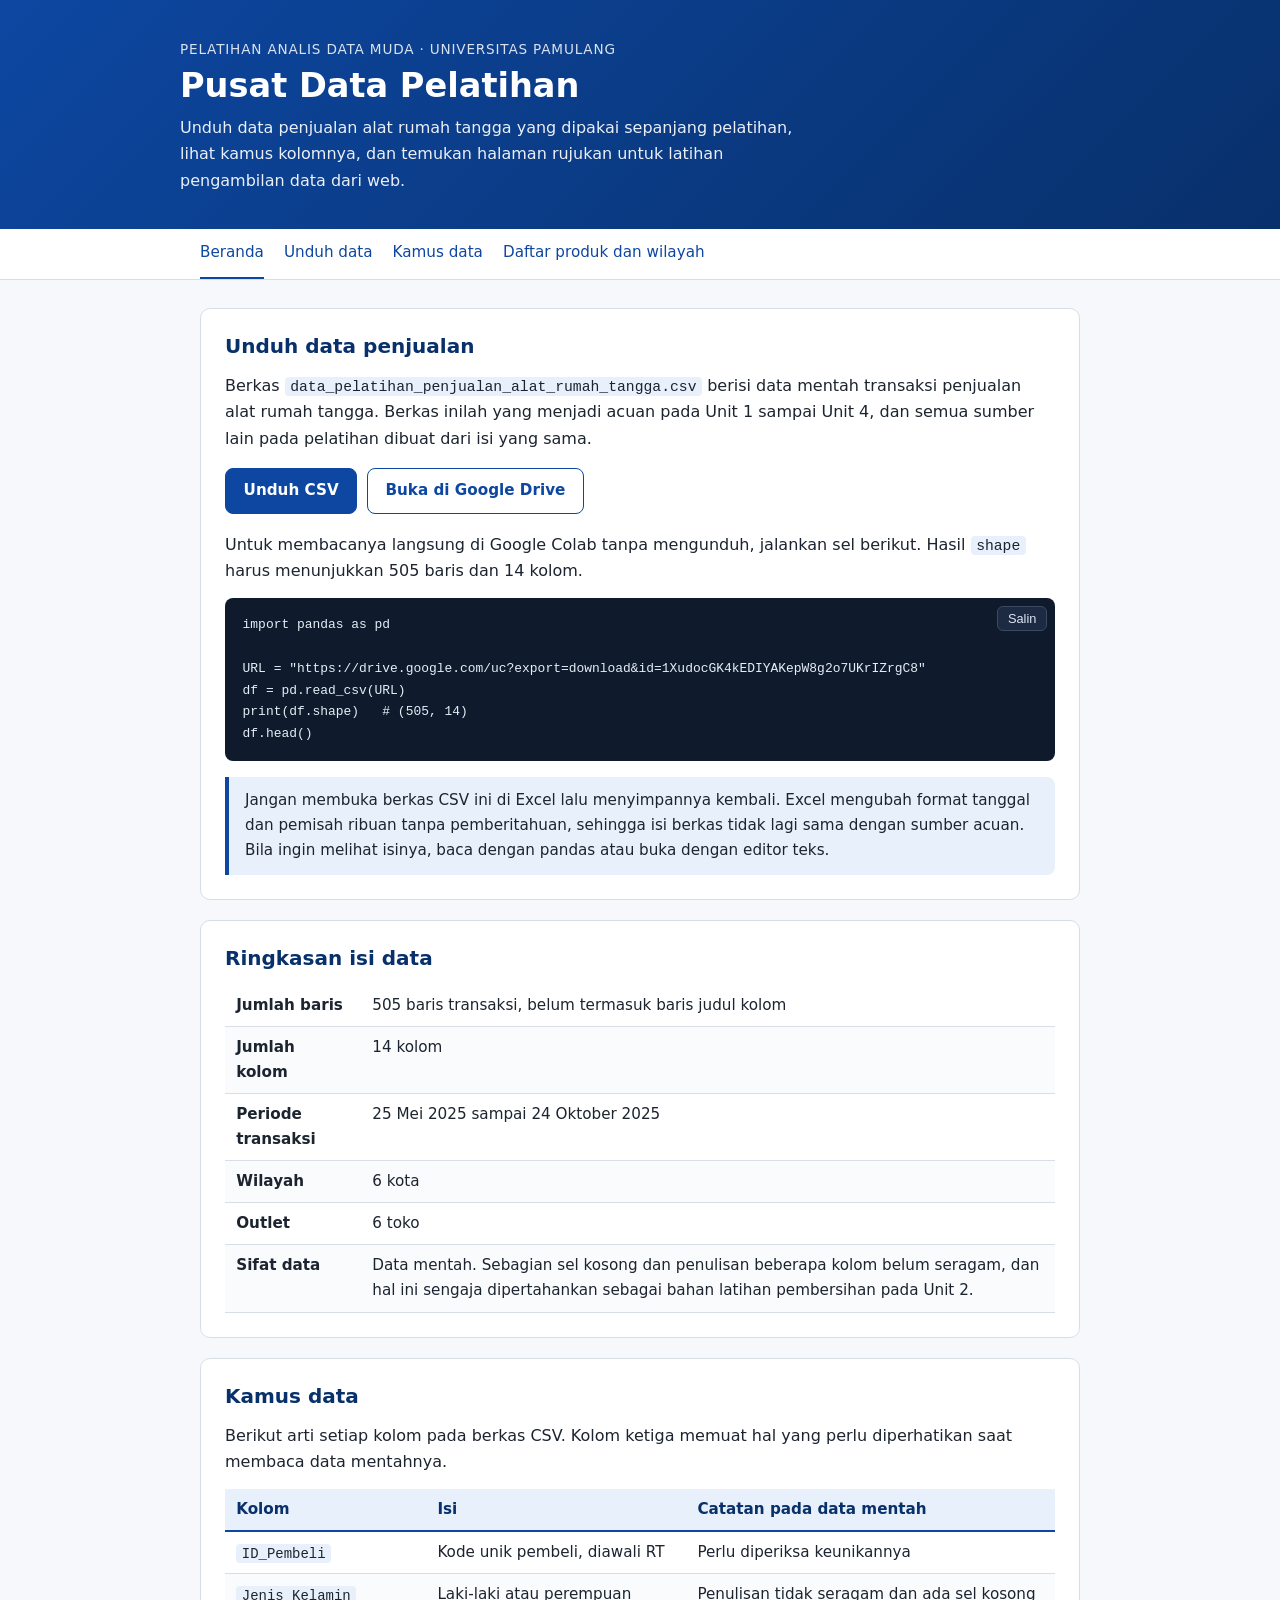
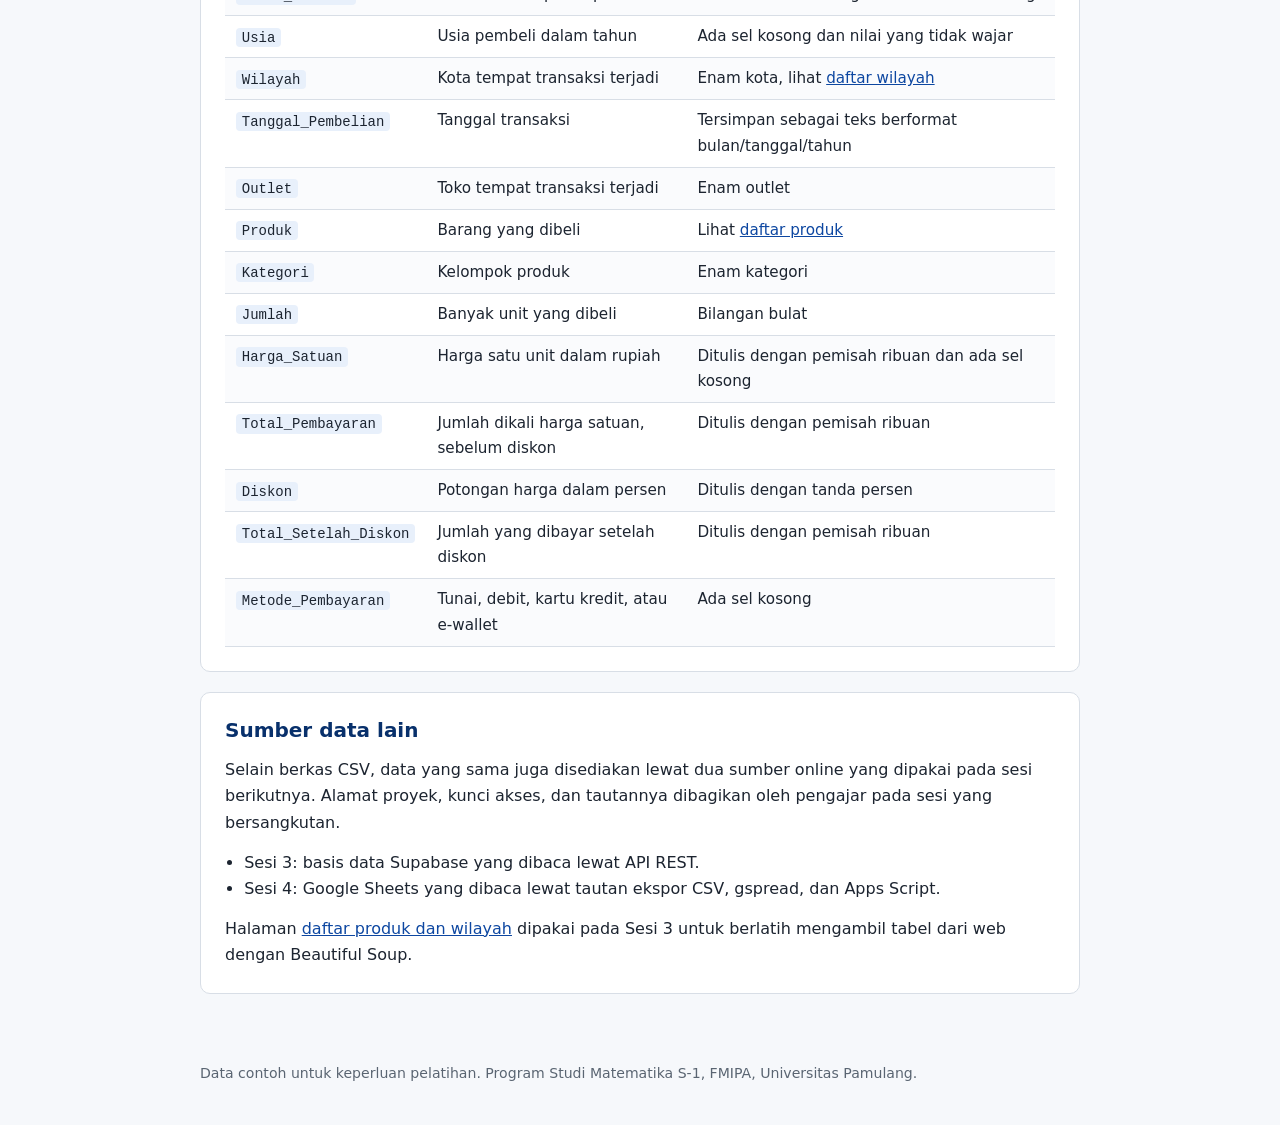
==== index.html @ d487b11e "Situs data pelatihan" ====
<!DOCTYPE html>
<html lang="id">
<head>
  <meta charset="utf-8">
  <meta name="viewport" content="width=device-width, initial-scale=1">
  <title>Pusat Data Pelatihan Analis Data Muda</title>
  <meta name="description" content="Data penjualan alat rumah tangga dan daftar rujukan untuk Pelatihan Analis Data Muda (Associate Data Analyst), Universitas Pamulang.">
  <link rel="stylesheet" href="style.css">
</head>
<body>

<header class="atas">
  <div class="isi">
    <p class="label">Pelatihan Analis Data Muda · Universitas Pamulang</p>
    <h1>Pusat Data Pelatihan</h1>
    <p class="sub">Unduh data penjualan alat rumah tangga yang dipakai sepanjang pelatihan, lihat kamus kolomnya, dan temukan halaman rujukan untuk latihan pengambilan data dari web.</p>
  </div>
</header>

<nav class="menu" aria-label="Menu utama">
  <div class="isi">
    <a href="index.html" aria-current="page">Beranda</a>
    <a href="#unduh">Unduh data</a>
    <a href="#kamus">Kamus data</a>
    <a href="daftar_produk.html">Daftar produk dan wilayah</a>
  </div>
</nav>

<main>

  <section id="unduh">
    <h2>Unduh data penjualan</h2>
    <p>Berkas <code>data_pelatihan_penjualan_alat_rumah_tangga.csv</code> berisi data mentah transaksi penjualan alat rumah tangga. Berkas inilah yang menjadi acuan pada Unit 1 sampai Unit 4, dan semua sumber lain pada pelatihan dibuat dari isi yang sama.</p>

    <div class="baris-tombol">
      <a class="tombol" href="https://drive.google.com/uc?export=download&amp;id=1XudocGK4kEDIYAKepW8g2o7UKrIZrgC8">Unduh CSV</a>
      <a class="tombol sekunder" href="https://drive.google.com/file/d/1XudocGK4kEDIYAKepW8g2o7UKrIZrgC8/view?usp=sharing" target="_blank" rel="noopener">Buka di Google Drive</a>
    </div>

    <p>Untuk membacanya langsung di Google Colab tanpa mengunduh, jalankan sel berikut. Hasil <code>shape</code> harus menunjukkan 505 baris dan 14 kolom.</p>

    <div class="bungkus-kode">
      <button class="salin" type="button" data-target="kode-colab">Salin</button>
<pre id="kode-colab"><code>import pandas as pd

URL = "https://drive.google.com/uc?export=download&amp;id=1XudocGK4kEDIYAKepW8g2o7UKrIZrgC8"
df = pd.read_csv(URL)
print(df.shape)   # (505, 14)
df.head()</code></pre>
    </div>

    <p class="catatan">Jangan membuka berkas CSV ini di Excel lalu menyimpannya kembali. Excel mengubah format tanggal dan pemisah ribuan tanpa pemberitahuan, sehingga isi berkas tidak lagi sama dengan sumber acuan. Bila ingin melihat isinya, baca dengan pandas atau buka dengan editor teks.</p>
  </section>

  <section id="ringkasan">
    <h2>Ringkasan isi data</h2>
    <div class="gulir">
      <table>
        <tbody>
          <tr><th scope="row">Jumlah baris</th><td>505 baris transaksi, belum termasuk baris judul kolom</td></tr>
          <tr><th scope="row">Jumlah kolom</th><td>14 kolom</td></tr>
          <tr><th scope="row">Periode transaksi</th><td>25 Mei 2025 sampai 24 Oktober 2025</td></tr>
          <tr><th scope="row">Wilayah</th><td>6 kota</td></tr>
          <tr><th scope="row">Outlet</th><td>6 toko</td></tr>
          <tr><th scope="row">Sifat data</th><td>Data mentah. Sebagian sel kosong dan penulisan beberapa kolom belum seragam, dan hal ini sengaja dipertahankan sebagai bahan latihan pembersihan pada Unit 2.</td></tr>
        </tbody>
      </table>
    </div>
  </section>

  <section id="kamus">
    <h2>Kamus data</h2>
    <p>Berikut arti setiap kolom pada berkas CSV. Kolom ketiga memuat hal yang perlu diperhatikan saat membaca data mentahnya.</p>
    <div class="gulir">
      <table>
        <thead>
          <tr><th>Kolom</th><th>Isi</th><th>Catatan pada data mentah</th></tr>
        </thead>
        <tbody>
          <tr><td><code>ID_Pembeli</code></td><td>Kode unik pembeli, diawali RT</td><td>Perlu diperiksa keunikannya</td></tr>
          <tr><td><code>Jenis_Kelamin</code></td><td>Laki-laki atau perempuan</td><td>Penulisan tidak seragam dan ada sel kosong</td></tr>
          <tr><td><code>Usia</code></td><td>Usia pembeli dalam tahun</td><td>Ada sel kosong dan nilai yang tidak wajar</td></tr>
          <tr><td><code>Wilayah</code></td><td>Kota tempat transaksi terjadi</td><td>Enam kota, lihat <a href="daftar_produk.html#wilayah">daftar wilayah</a></td></tr>
          <tr><td><code>Tanggal_Pembelian</code></td><td>Tanggal transaksi</td><td>Tersimpan sebagai teks berformat bulan/tanggal/tahun</td></tr>
          <tr><td><code>Outlet</code></td><td>Toko tempat transaksi terjadi</td><td>Enam outlet</td></tr>
          <tr><td><code>Produk</code></td><td>Barang yang dibeli</td><td>Lihat <a href="daftar_produk.html#produk">daftar produk</a></td></tr>
          <tr><td><code>Kategori</code></td><td>Kelompok produk</td><td>Enam kategori</td></tr>
          <tr><td><code>Jumlah</code></td><td>Banyak unit yang dibeli</td><td>Bilangan bulat</td></tr>
          <tr><td><code>Harga_Satuan</code></td><td>Harga satu unit dalam rupiah</td><td>Ditulis dengan pemisah ribuan dan ada sel kosong</td></tr>
          <tr><td><code>Total_Pembayaran</code></td><td>Jumlah dikali harga satuan, sebelum diskon</td><td>Ditulis dengan pemisah ribuan</td></tr>
          <tr><td><code>Diskon</code></td><td>Potongan harga dalam persen</td><td>Ditulis dengan tanda persen</td></tr>
          <tr><td><code>Total_Setelah_Diskon</code></td><td>Jumlah yang dibayar setelah diskon</td><td>Ditulis dengan pemisah ribuan</td></tr>
          <tr><td><code>Metode_Pembayaran</code></td><td>Tunai, debit, kartu kredit, atau e-wallet</td><td>Ada sel kosong</td></tr>
        </tbody>
      </table>
    </div>
  </section>

  <section id="sumber-lain">
    <h2>Sumber data lain</h2>
    <p>Selain berkas CSV, data yang sama juga disediakan lewat dua sumber online yang dipakai pada sesi berikutnya. Alamat proyek, kunci akses, dan tautannya dibagikan oleh pengajar pada sesi yang bersangkutan.</p>
    <ul class="rapat">
      <li>Sesi 3: basis data Supabase yang dibaca lewat API REST.</li>
      <li>Sesi 4: Google Sheets yang dibaca lewat tautan ekspor CSV, gspread, dan Apps Script.</li>
    </ul>
    <p style="margin-top:.85rem">Halaman <a href="daftar_produk.html">daftar produk dan wilayah</a> dipakai pada Sesi 3 untuk berlatih mengambil tabel dari web dengan Beautiful Soup.</p>
  </section>

</main>

<footer>
  <p>Data contoh untuk keperluan pelatihan. Program Studi Matematika S-1, FMIPA, Universitas Pamulang.</p>
</footer>

<script>
  document.querySelectorAll(".salin").forEach(function (tombol) {
    tombol.addEventListener("click", function () {
      var sumber = document.getElementById(tombol.dataset.target);
      if (!sumber || !navigator.clipboard) return;
      navigator.clipboard.writeText(sumber.innerText).then(function () {
        tombol.textContent = "Tersalin";
        setTimeout(function () { tombol.textContent = "Salin"; }, 1600);
      });
    });
  });
</script>

</body>
</html>
---- style.css ----
:root {
  --biru: #0d47a1;
  --biru-tua: #08306b;
  --biru-muda: #e8f0fb;
  --teks: #1c2430;
  --redup: #5a6572;
  --garis: #d8dee6;
  --latar: #f6f8fb;
  --kode: #0f1b2d;
}

* { box-sizing: border-box; }

html { scroll-behavior: smooth; }

body {
  margin: 0;
  font-family: system-ui, -apple-system, "Segoe UI", Roboto, "Helvetica Neue", Arial, sans-serif;
  line-height: 1.65;
  color: var(--teks);
  background: var(--latar);
}

header.atas {
  background: linear-gradient(135deg, var(--biru) 0%, var(--biru-tua) 100%);
  color: #fff;
  padding: 2.4rem 1.25rem 2.2rem;
}

header.atas .isi {
  max-width: 920px;
  margin: 0 auto;
}

header.atas .label {
  margin: 0 0 .35rem;
  font-size: .85rem;
  letter-spacing: .06em;
  text-transform: uppercase;
  opacity: .85;
}

header.atas h1 {
  margin: 0 0 .5rem;
  font-size: clamp(1.5rem, 4vw, 2.1rem);
  line-height: 1.2;
}

header.atas p.sub {
  margin: 0;
  max-width: 62ch;
  opacity: .92;
}

nav.menu {
  background: #fff;
  border-bottom: 1px solid var(--garis);
}

nav.menu .isi {
  max-width: 920px;
  margin: 0 auto;
  padding: 0 1.25rem;
  display: flex;
  flex-wrap: wrap;
  gap: .25rem 1.25rem;
}

nav.menu a {
  display: inline-block;
  padding: .7rem 0;
  color: var(--biru);
  text-decoration: none;
  font-size: .95rem;
  border-bottom: 2px solid transparent;
}

nav.menu a:hover,
nav.menu a[aria-current="page"] {
  border-bottom-color: var(--biru);
}

main {
  max-width: 920px;
  margin: 0 auto;
  padding: 1.75rem 1.25rem 3rem;
}

section {
  background: #fff;
  border: 1px solid var(--garis);
  border-radius: 10px;
  padding: 1.35rem 1.5rem 1.5rem;
  margin: 0 0 1.25rem;
}

section h2 {
  margin: 0 0 .6rem;
  font-size: 1.25rem;
  color: var(--biru-tua);
}

p { margin: 0 0 .85rem; }
p:last-child { margin-bottom: 0; }

a { color: var(--biru); }

.tombol {
  display: inline-block;
  padding: .6rem 1.1rem;
  border-radius: 8px;
  border: 1px solid var(--biru);
  background: var(--biru);
  color: #fff;
  font-weight: 600;
  text-decoration: none;
  cursor: pointer;
  font-size: .95rem;
}

.tombol:hover { background: var(--biru-tua); }

.tombol.sekunder {
  background: #fff;
  color: var(--biru);
}

.tombol.sekunder:hover { background: var(--biru-muda); }

.baris-tombol {
  display: flex;
  flex-wrap: wrap;
  gap: .6rem;
  margin: 1rem 0 1.1rem;
}

.catatan {
  border-left: 4px solid var(--biru);
  background: var(--biru-muda);
  padding: .7rem 1rem;
  border-radius: 0 8px 8px 0;
  font-size: .95rem;
}

.bungkus-kode { position: relative; margin: .5rem 0 1rem; }

pre {
  margin: 0;
  padding: 1rem 1.1rem;
  background: var(--kode);
  color: #e6edf6;
  border-radius: 8px;
  overflow-x: auto;
  font-size: .88rem;
  line-height: 1.55;
}

code {
  font-family: ui-monospace, "Cascadia Mono", Consolas, Menlo, monospace;
  font-size: .92em;
}

p code, td code {
  background: var(--biru-muda);
  padding: .1rem .35rem;
  border-radius: 4px;
  overflow-wrap: anywhere;
}

td:first-child code {
  white-space: nowrap;
  overflow-wrap: normal;
}

.salin {
  position: absolute;
  top: .5rem;
  right: .5rem;
  padding: .25rem .6rem;
  font-size: .8rem;
  border-radius: 6px;
  border: 1px solid #3b4a63;
  background: #1c2a42;
  color: #dbe6f5;
  cursor: pointer;
}

.salin:hover { background: #26395a; }

.gulir { overflow-x: auto; }

table {
  width: 100%;
  border-collapse: collapse;
  font-size: .95rem;
}

caption {
  text-align: left;
  color: var(--redup);
  font-size: .9rem;
  padding-bottom: .5rem;
}

th, td {
  text-align: left;
  padding: .5rem .7rem;
  border-bottom: 1px solid var(--garis);
  vertical-align: top;
}

thead th {
  background: var(--biru-muda);
  color: var(--biru-tua);
  border-bottom: 2px solid var(--biru);
  white-space: nowrap;
}

tbody tr:nth-child(even) { background: #fafbfd; }

td.angka, th.angka { text-align: right; white-space: nowrap; }

ul.rapat { margin: .25rem 0 0; padding-left: 1.2rem; }

footer {
  max-width: 920px;
  margin: 0 auto;
  padding: 0 1.25rem 2.5rem;
  color: var(--redup);
  font-size: .88rem;
}

@media (max-width: 560px) {
  section { padding: 1.1rem 1rem 1.2rem; }
  .tombol { width: 100%; text-align: center; }
}
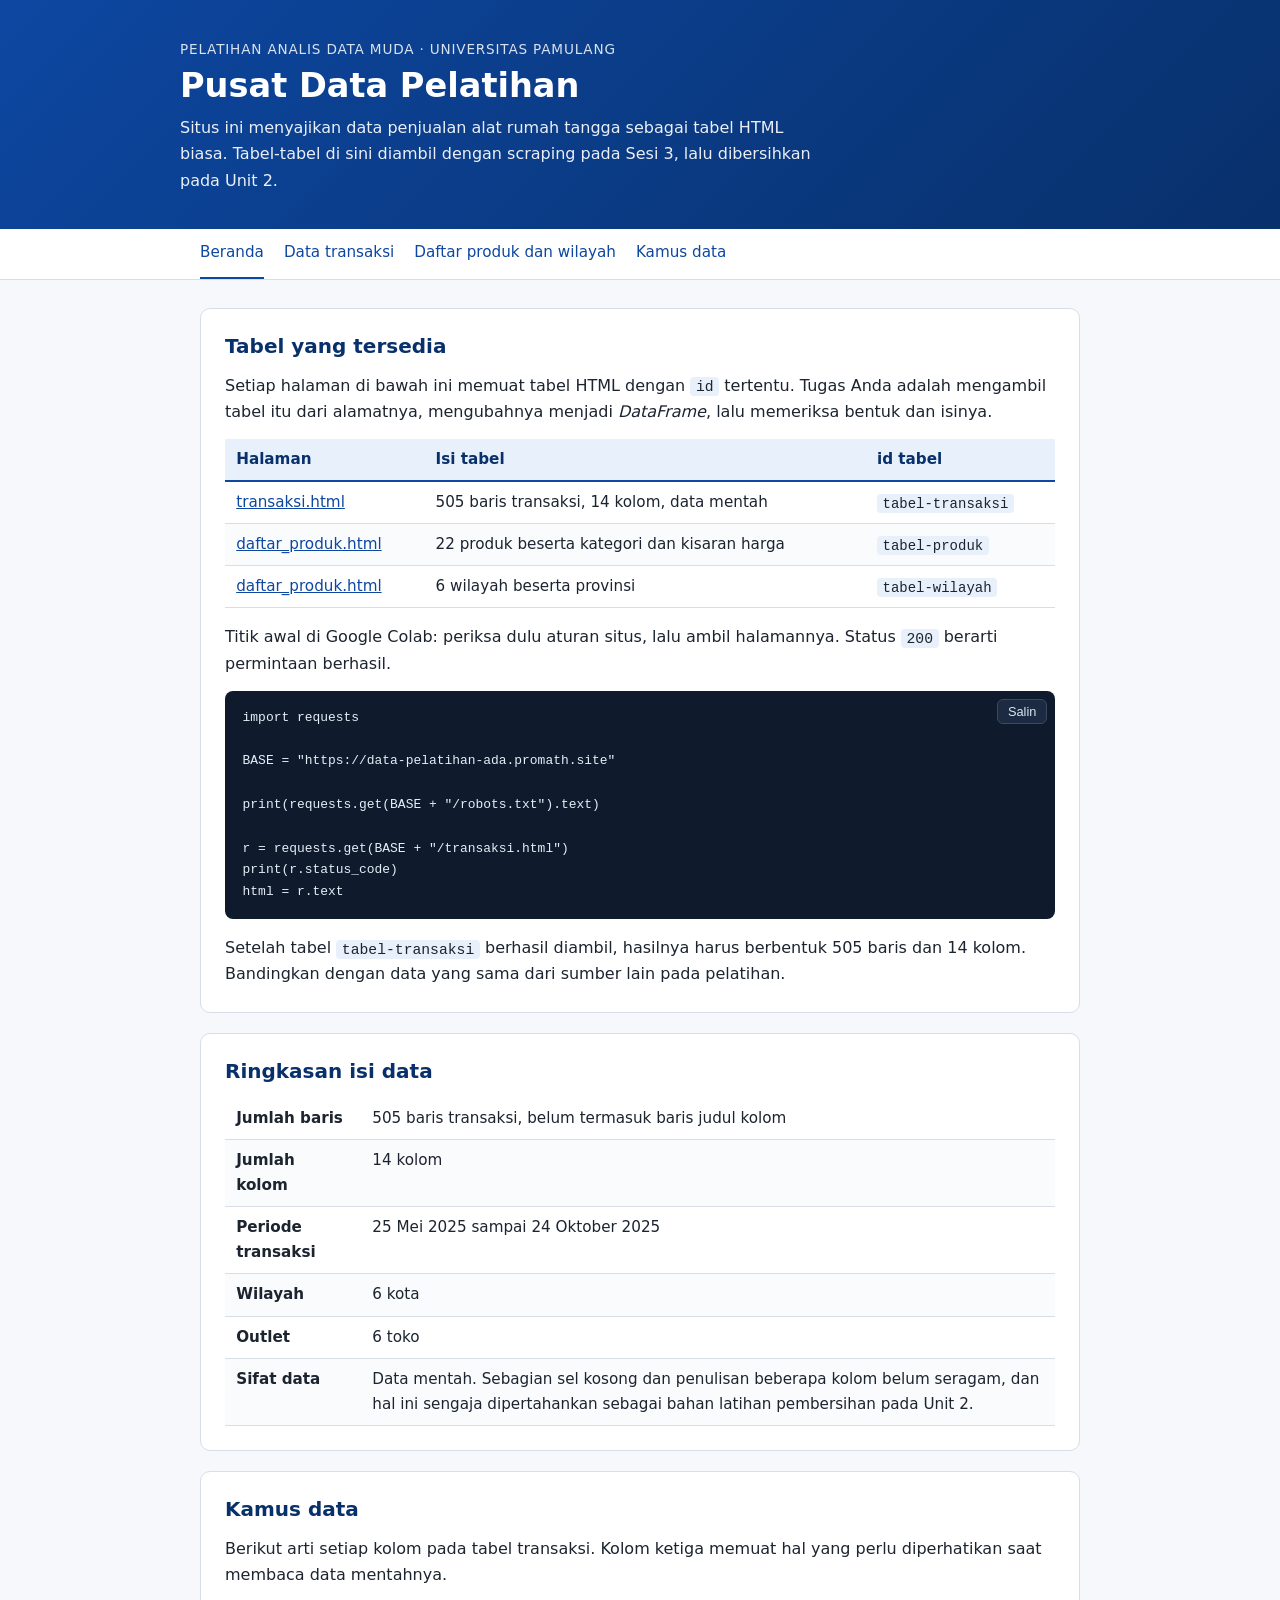
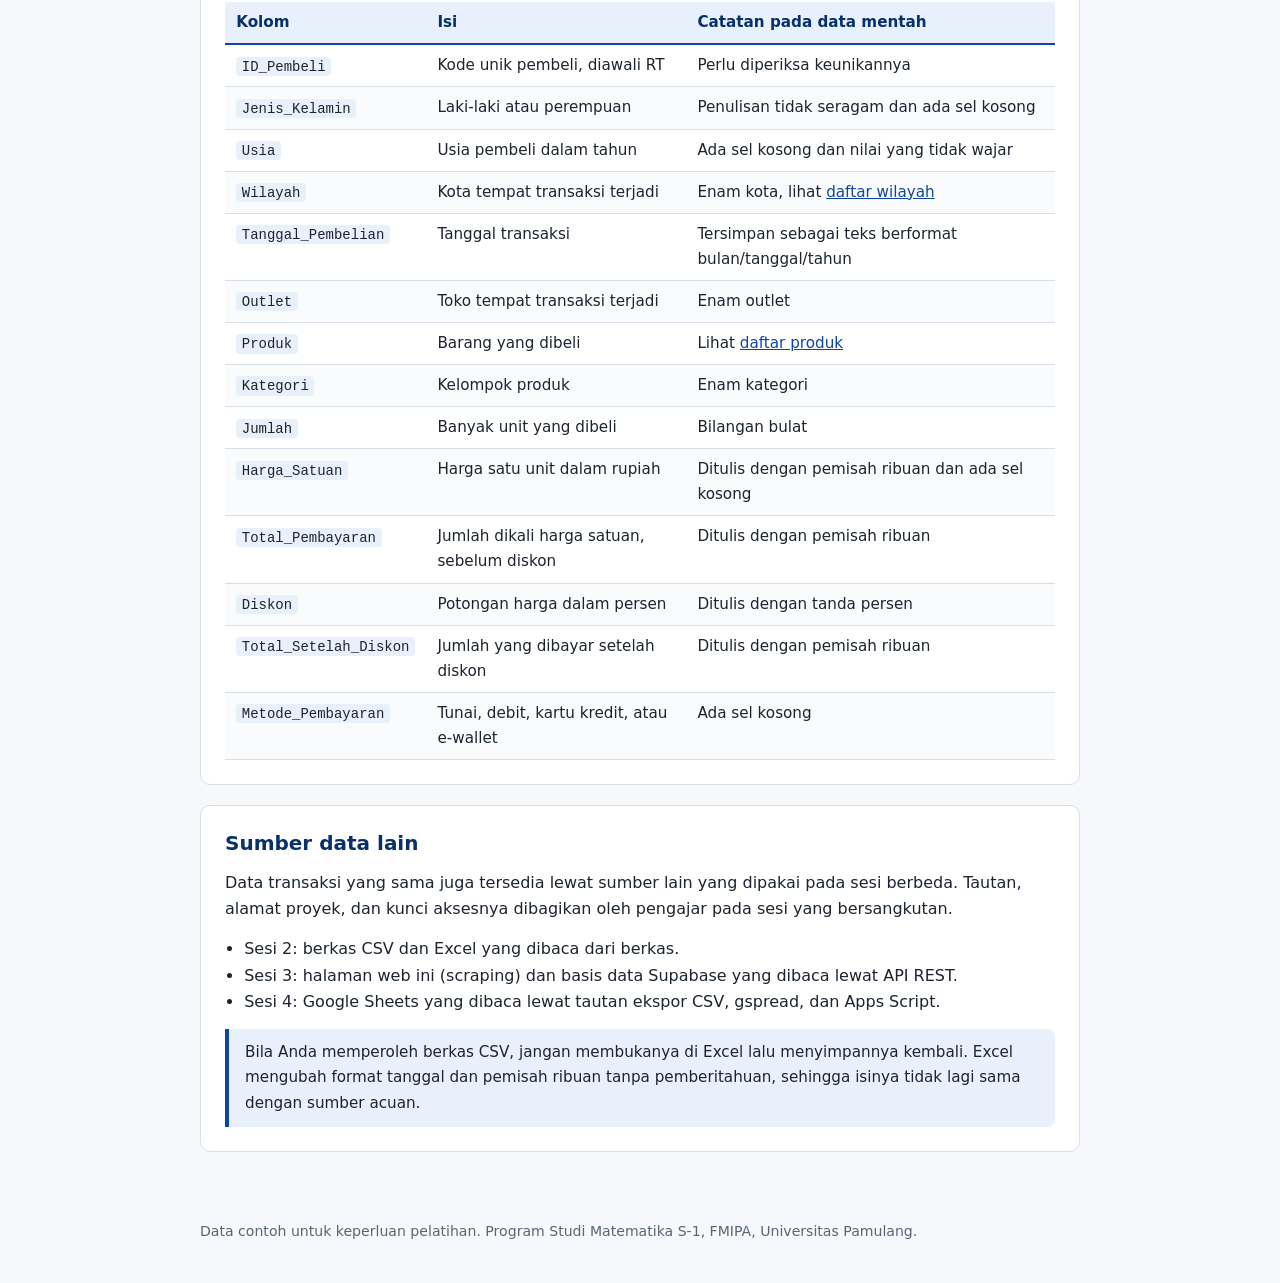
==== commit 567fe74b: "Tambah halaman transaksi untuk scraping, hapus tautan CSV" ====
--- a/index.html
+++ b/index.html
@@ -13,43 +13,53 @@
   <div class="isi">
     <p class="label">Pelatihan Analis Data Muda · Universitas Pamulang</p>
     <h1>Pusat Data Pelatihan</h1>
-    <p class="sub">Unduh data penjualan alat rumah tangga yang dipakai sepanjang pelatihan, lihat kamus kolomnya, dan temukan halaman rujukan untuk latihan pengambilan data dari web.</p>
+    <p class="sub">Situs ini menyajikan data penjualan alat rumah tangga sebagai tabel HTML biasa. Tabel-tabel di sini diambil dengan scraping pada Sesi 3, lalu dibersihkan pada Unit 2.</p>
   </div>
 </header>
 
 <nav class="menu" aria-label="Menu utama">
   <div class="isi">
     <a href="index.html" aria-current="page">Beranda</a>
-    <a href="#unduh">Unduh data</a>
+    <a href="transaksi.html">Data transaksi</a>
+    <a href="daftar_produk.html">Daftar produk dan wilayah</a>
     <a href="#kamus">Kamus data</a>
-    <a href="daftar_produk.html">Daftar produk dan wilayah</a>
   </div>
 </nav>
 
 <main>
 
-  <section id="unduh">
-    <h2>Unduh data penjualan</h2>
-    <p>Berkas <code>data_pelatihan_penjualan_alat_rumah_tangga.csv</code> berisi data mentah transaksi penjualan alat rumah tangga. Berkas inilah yang menjadi acuan pada Unit 1 sampai Unit 4, dan semua sumber lain pada pelatihan dibuat dari isi yang sama.</p>
-
-    <div class="baris-tombol">
-      <a class="tombol" href="https://drive.google.com/uc?export=download&amp;id=1XudocGK4kEDIYAKepW8g2o7UKrIZrgC8">Unduh CSV</a>
-      <a class="tombol sekunder" href="https://drive.google.com/file/d/1XudocGK4kEDIYAKepW8g2o7UKrIZrgC8/view?usp=sharing" target="_blank" rel="noopener">Buka di Google Drive</a>
+  <section id="tabel">
+    <h2>Tabel yang tersedia</h2>
+    <p>Setiap halaman di bawah ini memuat tabel HTML dengan <code>id</code> tertentu. Tugas Anda adalah mengambil tabel itu dari alamatnya, mengubahnya menjadi <em>DataFrame</em>, lalu memeriksa bentuk dan isinya.</p>
+    <div class="gulir">
+      <table>
+        <thead>
+          <tr><th>Halaman</th><th>Isi tabel</th><th>id tabel</th></tr>
+        </thead>
+        <tbody>
+          <tr><td><a href="transaksi.html">transaksi.html</a></td><td>505 baris transaksi, 14 kolom, data mentah</td><td><code>tabel-transaksi</code></td></tr>
+          <tr><td><a href="daftar_produk.html">daftar_produk.html</a></td><td>22 produk beserta kategori dan kisaran harga</td><td><code>tabel-produk</code></td></tr>
+          <tr><td><a href="daftar_produk.html#wilayah">daftar_produk.html</a></td><td>6 wilayah beserta provinsi</td><td><code>tabel-wilayah</code></td></tr>
+        </tbody>
+      </table>
     </div>
 
-    <p>Untuk membacanya langsung di Google Colab tanpa mengunduh, jalankan sel berikut. Hasil <code>shape</code> harus menunjukkan 505 baris dan 14 kolom.</p>
+    <p style="margin-top:1rem">Titik awal di Google Colab: periksa dulu aturan situs, lalu ambil halamannya. Status <code>200</code> berarti permintaan berhasil.</p>
 
     <div class="bungkus-kode">
       <button class="salin" type="button" data-target="kode-colab">Salin</button>
-<pre id="kode-colab"><code>import pandas as pd
+<pre id="kode-colab"><code>import requests
 
-URL = "https://drive.google.com/uc?export=download&amp;id=1XudocGK4kEDIYAKepW8g2o7UKrIZrgC8"
-df = pd.read_csv(URL)
-print(df.shape)   # (505, 14)
-df.head()</code></pre>
+BASE = "https://data-pelatihan-ada.promath.site"
+
+print(requests.get(BASE + "/robots.txt").text)
+
+r = requests.get(BASE + "/transaksi.html")
+print(r.status_code)
+html = r.text</code></pre>
     </div>
 
-    <p class="catatan">Jangan membuka berkas CSV ini di Excel lalu menyimpannya kembali. Excel mengubah format tanggal dan pemisah ribuan tanpa pemberitahuan, sehingga isi berkas tidak lagi sama dengan sumber acuan. Bila ingin melihat isinya, baca dengan pandas atau buka dengan editor teks.</p>
+    <p>Setelah tabel <code>tabel-transaksi</code> berhasil diambil, hasilnya harus berbentuk 505 baris dan 14 kolom. Bandingkan dengan data yang sama dari sumber lain pada pelatihan.</p>
   </section>
 
   <section id="ringkasan">
@@ -70,7 +80,7 @@
 
   <section id="kamus">
     <h2>Kamus data</h2>
-    <p>Berikut arti setiap kolom pada berkas CSV. Kolom ketiga memuat hal yang perlu diperhatikan saat membaca data mentahnya.</p>
+    <p>Berikut arti setiap kolom pada tabel transaksi. Kolom ketiga memuat hal yang perlu diperhatikan saat membaca data mentahnya.</p>
     <div class="gulir">
       <table>
         <thead>
@@ -98,12 +108,13 @@
 
   <section id="sumber-lain">
     <h2>Sumber data lain</h2>
-    <p>Selain berkas CSV, data yang sama juga disediakan lewat dua sumber online yang dipakai pada sesi berikutnya. Alamat proyek, kunci akses, dan tautannya dibagikan oleh pengajar pada sesi yang bersangkutan.</p>
+    <p>Data transaksi yang sama juga tersedia lewat sumber lain yang dipakai pada sesi berbeda. Tautan, alamat proyek, dan kunci aksesnya dibagikan oleh pengajar pada sesi yang bersangkutan.</p>
     <ul class="rapat">
-      <li>Sesi 3: basis data Supabase yang dibaca lewat API REST.</li>
+      <li>Sesi 2: berkas CSV dan Excel yang dibaca dari berkas.</li>
+      <li>Sesi 3: halaman web ini (scraping) dan basis data Supabase yang dibaca lewat API REST.</li>
       <li>Sesi 4: Google Sheets yang dibaca lewat tautan ekspor CSV, gspread, dan Apps Script.</li>
     </ul>
-    <p style="margin-top:.85rem">Halaman <a href="daftar_produk.html">daftar produk dan wilayah</a> dipakai pada Sesi 3 untuk berlatih mengambil tabel dari web dengan Beautiful Soup.</p>
+    <p class="catatan" style="margin-top:.85rem">Bila Anda memperoleh berkas CSV, jangan membukanya di Excel lalu menyimpannya kembali. Excel mengubah format tanggal dan pemisah ribuan tanpa pemberitahuan, sehingga isinya tidak lagi sama dengan sumber acuan.</p>
   </section>
 
 </main>
--- a/style.css
+++ b/style.css
@@ -234,3 +234,8 @@
   section { padding: 1.1rem 1rem 1.2rem; }
   .tombol { width: 100%; text-align: center; }
 }
+
+/* Tabel besar untuk halaman data transaksi */
+.gulir.tinggi { max-height: 70vh; overflow: auto; }
+.tabel-besar th, .tabel-besar td { font-size: .82rem; padding: .35rem .65rem; white-space: nowrap; }
+.tabel-besar thead th { position: sticky; top: 0; z-index: 1; }
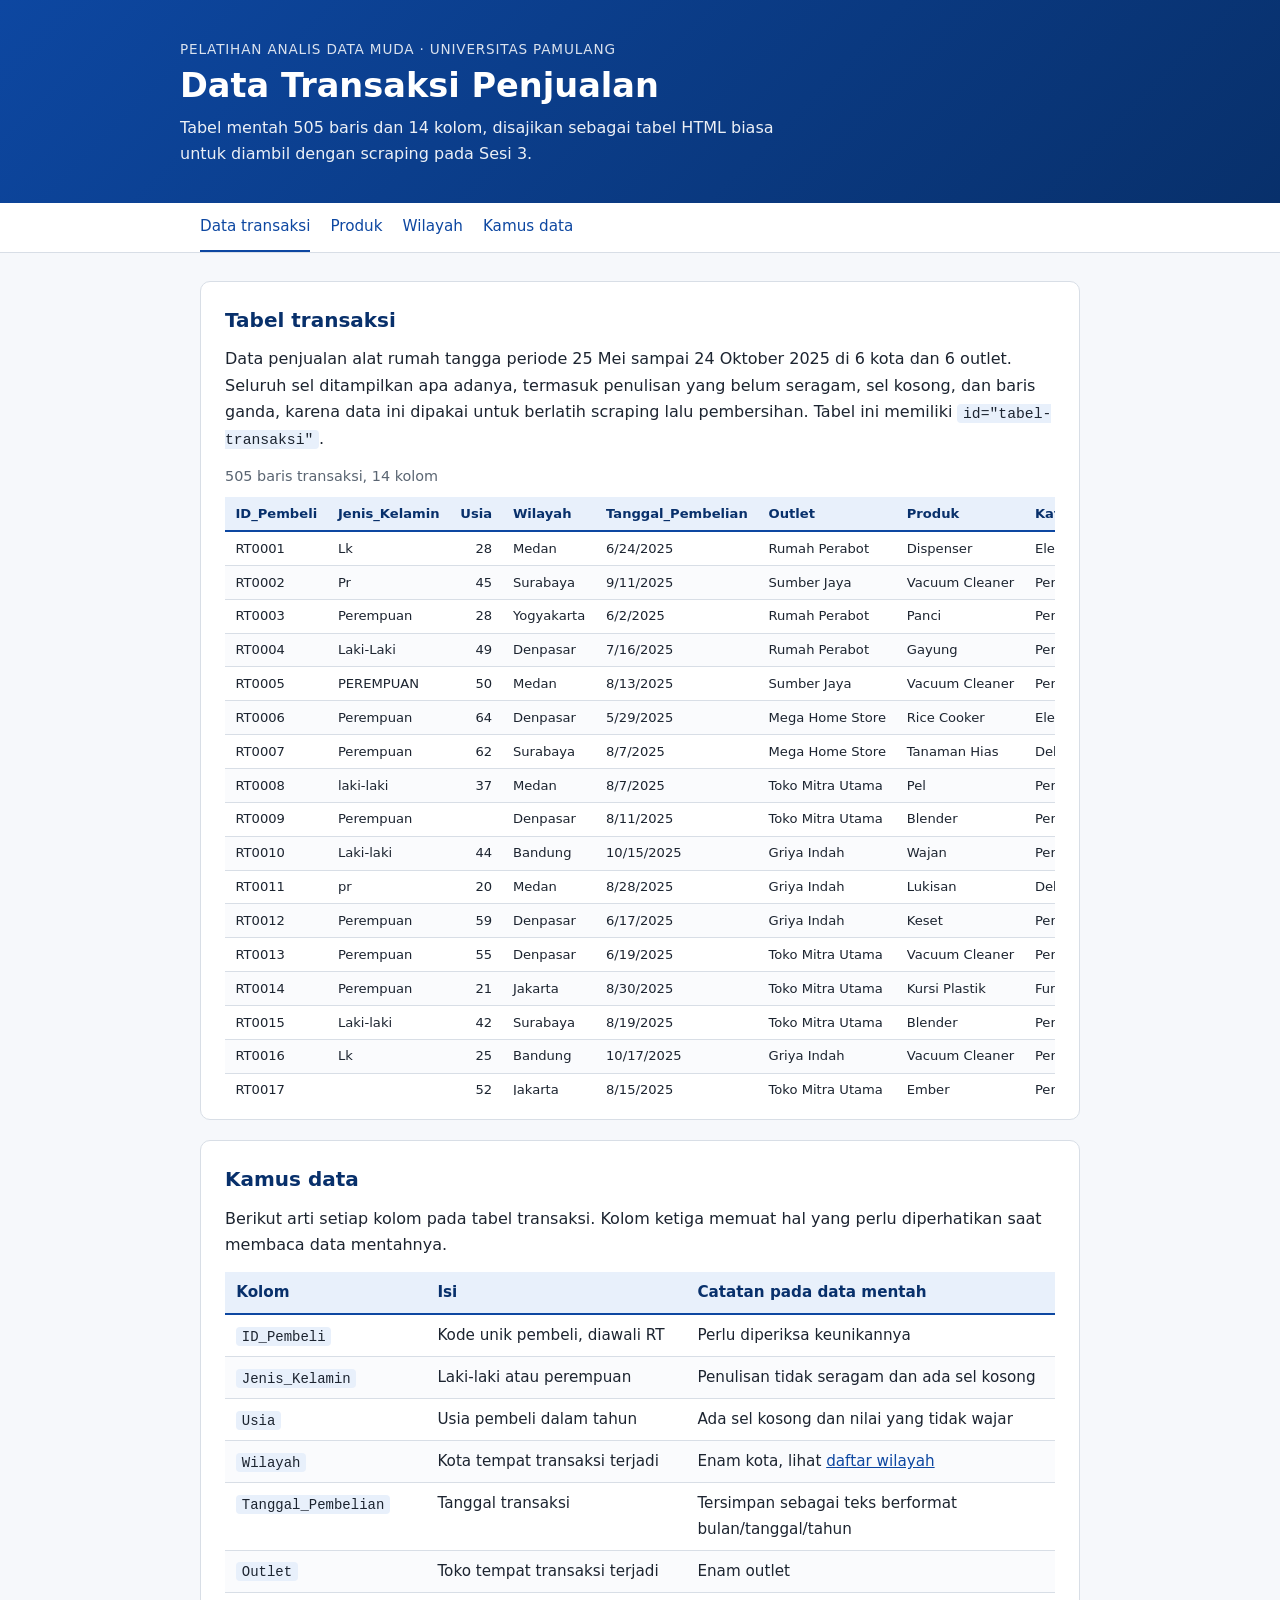
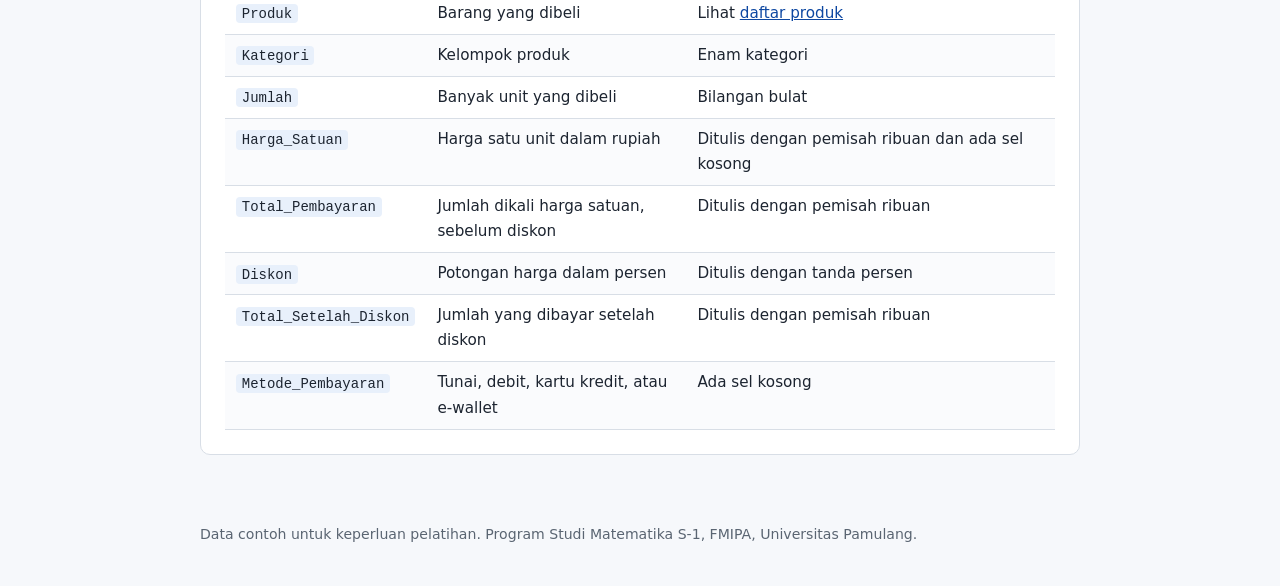
==== commit dbbaeb64: "Jadikan beranda tabel transaksi, sederhanakan menu" ====
--- a/index.html
+++ b/index.html
@@ -3,8 +3,8 @@
 <head>
   <meta charset="utf-8">
   <meta name="viewport" content="width=device-width, initial-scale=1">
-  <title>Pusat Data Pelatihan Analis Data Muda</title>
-  <meta name="description" content="Data penjualan alat rumah tangga dan daftar rujukan untuk Pelatihan Analis Data Muda (Associate Data Analyst), Universitas Pamulang.">
+  <title>Data Transaksi Penjualan · Pusat Data Pelatihan</title>
+  <meta name="description" content="Tabel mentah transaksi penjualan alat rumah tangga untuk latihan scraping dan pembersihan data, Pelatihan Analis Data Muda, Universitas Pamulang.">
   <link rel="stylesheet" href="style.css">
 </head>
 <body>
@@ -12,67 +12,537 @@
 <header class="atas">
   <div class="isi">
     <p class="label">Pelatihan Analis Data Muda · Universitas Pamulang</p>
-    <h1>Pusat Data Pelatihan</h1>
-    <p class="sub">Situs ini menyajikan data penjualan alat rumah tangga sebagai tabel HTML biasa. Tabel-tabel di sini diambil dengan scraping pada Sesi 3, lalu dibersihkan pada Unit 2.</p>
+    <h1>Data Transaksi Penjualan</h1>
+    <p class="sub">Tabel mentah 505 baris dan 14 kolom, disajikan sebagai tabel HTML biasa untuk diambil dengan scraping pada Sesi 3.</p>
   </div>
 </header>
 
 <nav class="menu" aria-label="Menu utama">
   <div class="isi">
-    <a href="index.html" aria-current="page">Beranda</a>
-    <a href="transaksi.html">Data transaksi</a>
-    <a href="daftar_produk.html">Daftar produk dan wilayah</a>
-    <a href="#kamus">Kamus data</a>
+    <a href="index.html" aria-current="page">Data transaksi</a>
+    <a href="daftar_produk.html#produk">Produk</a>
+    <a href="daftar_produk.html#wilayah">Wilayah</a>
+    <a href="index.html#kamus">Kamus data</a>
   </div>
 </nav>
 
 <main>
 
-  <section id="tabel">
-    <h2>Tabel yang tersedia</h2>
-    <p>Setiap halaman di bawah ini memuat tabel HTML dengan <code>id</code> tertentu. Tugas Anda adalah mengambil tabel itu dari alamatnya, mengubahnya menjadi <em>DataFrame</em>, lalu memeriksa bentuk dan isinya.</p>
-    <div class="gulir">
-      <table>
+  <section id="transaksi">
+    <h2>Tabel transaksi</h2>
+    <p>Data penjualan alat rumah tangga periode 25 Mei sampai 24 Oktober 2025 di 6 kota dan 6 outlet. Seluruh sel ditampilkan apa adanya, termasuk penulisan yang belum seragam, sel kosong, dan baris ganda, karena data ini dipakai untuk berlatih scraping lalu pembersihan. Tabel ini memiliki <code>id="tabel-transaksi"</code>.</p>
+    <div class="gulir tinggi">
+      <table id="tabel-transaksi" class="tabel-besar">
+        <caption>505 baris transaksi, 14 kolom</caption>
         <thead>
-          <tr><th>Halaman</th><th>Isi tabel</th><th>id tabel</th></tr>
+          <tr><th>ID_Pembeli</th><th>Jenis_Kelamin</th><th class="angka">Usia</th><th>Wilayah</th><th>Tanggal_Pembelian</th><th>Outlet</th><th>Produk</th><th>Kategori</th><th class="angka">Jumlah</th><th class="angka">Harga_Satuan</th><th class="angka">Total_Pembayaran</th><th class="angka">Diskon</th><th class="angka">Total_Setelah_Diskon</th><th>Metode_Pembayaran</th></tr>
         </thead>
         <tbody>
-          <tr><td><a href="transaksi.html">transaksi.html</a></td><td>505 baris transaksi, 14 kolom, data mentah</td><td><code>tabel-transaksi</code></td></tr>
-          <tr><td><a href="daftar_produk.html">daftar_produk.html</a></td><td>22 produk beserta kategori dan kisaran harga</td><td><code>tabel-produk</code></td></tr>
-          <tr><td><a href="daftar_produk.html#wilayah">daftar_produk.html</a></td><td>6 wilayah beserta provinsi</td><td><code>tabel-wilayah</code></td></tr>
-        </tbody>
-      </table>
-    </div>
-
-    <p style="margin-top:1rem">Titik awal di Google Colab: periksa dulu aturan situs, lalu ambil halamannya. Status <code>200</code> berarti permintaan berhasil.</p>
-
-    <div class="bungkus-kode">
-      <button class="salin" type="button" data-target="kode-colab">Salin</button>
-<pre id="kode-colab"><code>import requests
-
-BASE = "https://data-pelatihan-ada.promath.site"
-
-print(requests.get(BASE + "/robots.txt").text)
-
-r = requests.get(BASE + "/transaksi.html")
-print(r.status_code)
-html = r.text</code></pre>
-    </div>
-
-    <p>Setelah tabel <code>tabel-transaksi</code> berhasil diambil, hasilnya harus berbentuk 505 baris dan 14 kolom. Bandingkan dengan data yang sama dari sumber lain pada pelatihan.</p>
-  </section>
-
-  <section id="ringkasan">
-    <h2>Ringkasan isi data</h2>
-    <div class="gulir">
-      <table>
-        <tbody>
-          <tr><th scope="row">Jumlah baris</th><td>505 baris transaksi, belum termasuk baris judul kolom</td></tr>
-          <tr><th scope="row">Jumlah kolom</th><td>14 kolom</td></tr>
-          <tr><th scope="row">Periode transaksi</th><td>25 Mei 2025 sampai 24 Oktober 2025</td></tr>
-          <tr><th scope="row">Wilayah</th><td>6 kota</td></tr>
-          <tr><th scope="row">Outlet</th><td>6 toko</td></tr>
-          <tr><th scope="row">Sifat data</th><td>Data mentah. Sebagian sel kosong dan penulisan beberapa kolom belum seragam, dan hal ini sengaja dipertahankan sebagai bahan latihan pembersihan pada Unit 2.</td></tr>
+          <tr><td>RT0001</td><td>Lk</td><td class="angka">28</td><td>Medan</td><td>6/24/2025</td><td>Rumah Perabot</td><td>Dispenser</td><td>Elektronik Rumah Tangga</td><td class="angka">3</td><td class="angka">425,000</td><td class="angka">1,275,000</td><td class="angka">0%</td><td class="angka">1,275,000</td><td>Kartu Kredit</td></tr>
+          <tr><td>RT0002</td><td>Pr</td><td class="angka">45</td><td>Surabaya</td><td>9/11/2025</td><td>Sumber Jaya</td><td>Vacuum Cleaner</td><td>Peralatan Kebersihan</td><td class="angka">2</td><td class="angka">829,000</td><td class="angka">1,658,000</td><td class="angka">0%</td><td class="angka">1,658,000</td><td>e-Wallet</td></tr>
+          <tr><td>RT0003</td><td>Perempuan</td><td class="angka">28</td><td>Yogyakarta</td><td>6/2/2025</td><td>Rumah Perabot</td><td>Panci</td><td>Peralatan Dapur</td><td class="angka">2</td><td class="angka">185,000</td><td class="angka">370,000</td><td class="angka">10%</td><td class="angka">333,000</td><td>Kartu Kredit</td></tr>
+          <tr><td>RT0004</td><td>Laki-Laki</td><td class="angka">49</td><td>Denpasar</td><td>7/16/2025</td><td>Rumah Perabot</td><td>Gayung</td><td>Perlengkapan Kamar Mandi</td><td class="angka">1</td><td class="angka">12,000</td><td class="angka">12,000</td><td class="angka">15%</td><td class="angka">10,200</td><td>Tunai</td></tr>
+          <tr><td>RT0005</td><td>PEREMPUAN</td><td class="angka">50</td><td>Medan</td><td>8/13/2025</td><td>Sumber Jaya</td><td>Vacuum Cleaner</td><td>Peralatan Kebersihan</td><td class="angka">1</td><td class="angka">829,000</td><td class="angka">829,000</td><td class="angka">0%</td><td class="angka">829,000</td><td>e-Wallet</td></tr>
+          <tr><td>RT0006</td><td>Perempuan</td><td class="angka">64</td><td>Denpasar</td><td>5/29/2025</td><td>Mega Home Store</td><td>Rice Cooker</td><td>Elektronik Rumah Tangga</td><td class="angka">1</td><td class="angka">400,000</td><td class="angka">400,000</td><td class="angka">10%</td><td class="angka">360,000</td><td>Debit</td></tr>
+          <tr><td>RT0007</td><td>Perempuan</td><td class="angka">62</td><td>Surabaya</td><td>8/7/2025</td><td>Mega Home Store</td><td>Tanaman Hias</td><td>Dekorasi Rumah</td><td class="angka">1</td><td class="angka">75,000</td><td class="angka">75,000</td><td class="angka">15%</td><td class="angka">63,750</td><td>Debit</td></tr>
+          <tr><td>RT0008</td><td>laki-laki</td><td class="angka">37</td><td>Medan</td><td>8/7/2025</td><td>Toko Mitra Utama</td><td>Pel</td><td>Peralatan Kebersihan</td><td class="angka">2</td><td class="angka">88,500</td><td class="angka">177,000</td><td class="angka">0%</td><td class="angka">177,000</td><td>e-Wallet</td></tr>
+          <tr><td>RT0009</td><td>Perempuan</td><td class="angka"></td><td>Denpasar</td><td>8/11/2025</td><td>Toko Mitra Utama</td><td>Blender</td><td>Peralatan Dapur</td><td class="angka">1</td><td class="angka">36,400</td><td class="angka">364,000</td><td class="angka">0%</td><td class="angka">364,000</td><td>Kartu Kredit</td></tr>
+          <tr><td>RT0010</td><td>Laki-laki</td><td class="angka">44</td><td>Bandung</td><td>10/15/2025</td><td>Griya Indah</td><td>Wajan</td><td>Peralatan Dapur</td><td class="angka">3</td><td class="angka">149,000</td><td class="angka">447,000</td><td class="angka">0%</td><td class="angka">447,000</td><td>Debit</td></tr>
+          <tr><td>RT0011</td><td>pr</td><td class="angka">20</td><td>Medan</td><td>8/28/2025</td><td>Griya Indah</td><td>Lukisan</td><td>Dekorasi Rumah</td><td class="angka">2</td><td class="angka">387,000</td><td class="angka">774,000</td><td class="angka">0%</td><td class="angka">774,000</td><td>e-Wallet</td></tr>
+          <tr><td>RT0012</td><td>Perempuan</td><td class="angka">59</td><td>Denpasar</td><td>6/17/2025</td><td>Griya Indah</td><td>Keset</td><td>Perlengkapan Kamar Mandi</td><td class="angka">3</td><td class="angka">49,500</td><td class="angka">148,500</td><td class="angka">0%</td><td class="angka">148,500</td><td>e-Wallet</td></tr>
+          <tr><td>RT0013</td><td>Perempuan</td><td class="angka">55</td><td>Denpasar</td><td>6/19/2025</td><td>Toko Mitra Utama</td><td>Vacuum Cleaner</td><td>Peralatan Kebersihan</td><td class="angka">2</td><td class="angka">780,000</td><td class="angka">1,560,000</td><td class="angka">0%</td><td class="angka">1,560,000</td><td>e-Wallet</td></tr>
+          <tr><td>RT0014</td><td>Perempuan</td><td class="angka">21</td><td>Jakarta</td><td>8/30/2025</td><td>Toko Mitra Utama</td><td>Kursi Plastik</td><td>Furnitur Kecil</td><td class="angka">1</td><td class="angka">125,000</td><td class="angka">125,000</td><td class="angka">0%</td><td class="angka">125,000</td><td>Kartu Kredit</td></tr>
+          <tr><td>RT0015</td><td>Laki-laki</td><td class="angka">42</td><td>Surabaya</td><td>8/19/2025</td><td>Toko Mitra Utama</td><td>Blender</td><td>Peralatan Dapur</td><td class="angka">2</td><td class="angka">364,000</td><td class="angka">728,000</td><td class="angka">0%</td><td class="angka">728,000</td><td></td></tr>
+          <tr><td>RT0016</td><td>Lk</td><td class="angka">25</td><td>Bandung</td><td>10/17/2025</td><td>Griya Indah</td><td>Vacuum Cleaner</td><td>Peralatan Kebersihan</td><td class="angka">1</td><td class="angka">829,000</td><td class="angka">829,000</td><td class="angka">0%</td><td class="angka">829,000</td><td>Tunai</td></tr>
+          <tr><td>RT0017</td><td></td><td class="angka">52</td><td>Jakarta</td><td>8/15/2025</td><td>Toko Mitra Utama</td><td>Ember</td><td>Peralatan Kebersihan</td><td class="angka">2</td><td class="angka">26,000</td><td class="angka">52,000</td><td class="angka">0%</td><td class="angka">52,000</td><td>e-Wallet</td></tr>
+          <tr><td>RT0018</td><td></td><td class="angka">54</td><td>Surabaya</td><td>6/14/2025</td><td>Mega Home Store</td><td>Shower</td><td>Perlengkapan Kamar Mandi</td><td class="angka">1</td><td class="angka">160,000</td><td class="angka">160,000</td><td class="angka">0%</td><td class="angka">160,000</td><td>e-Wallet</td></tr>
+          <tr><td>RT0019</td><td>LAKI-LAKI</td><td class="angka">65</td><td>Medan</td><td>10/17/2025</td><td>Sumber Jaya</td><td>Sabun Cair</td><td>Perlengkapan Kamar Mandi</td><td class="angka">2</td><td class="angka">31,000</td><td class="angka">62,000</td><td class="angka">0%</td><td class="angka">62,000</td><td>e-Wallet</td></tr>
+          <tr><td>RT0020</td><td>Lk</td><td class="angka">56</td><td>Surabaya</td><td>7/9/2025</td><td>Rumah Perabot</td><td>Dispenser</td><td>Elektronik Rumah Tangga</td><td class="angka">1</td><td class="angka">425,000</td><td class="angka">425,000</td><td class="angka">5%</td><td class="angka">403,750</td><td>Debit</td></tr>
+          <tr><td>RT0021</td><td>Lk</td><td class="angka">62</td><td>Bandung</td><td>8/18/2025</td><td>Sumber Jaya</td><td>Rak Serbaguna</td><td>Furnitur Kecil</td><td class="angka">3</td><td class="angka">243,000</td><td class="angka">729,000</td><td class="angka">0%</td><td class="angka">729,000</td><td>Debit</td></tr>
+          <tr><td>RT0022</td><td>LAKI-LAKI</td><td class="angka">55</td><td>Jakarta</td><td>7/14/2025</td><td>Mega Home Store</td><td>Ember</td><td>Peralatan Kebersihan</td><td class="angka">3</td><td class="angka">25,000</td><td class="angka">75,000</td><td class="angka">0%</td><td class="angka">75,000</td><td>Debit</td></tr>
+          <tr><td>RT0023</td><td>Lk</td><td class="angka">45</td><td>Jakarta</td><td>5/31/2025</td><td>Griya Indah</td><td>Sabun Cair</td><td>Perlengkapan Kamar Mandi</td><td class="angka">1</td><td class="angka">31,000</td><td class="angka">31,000</td><td class="angka">0%</td><td class="angka">31,000</td><td>Tunai</td></tr>
+          <tr><td>RT0024</td><td>perempuan</td><td class="angka">34</td><td>Denpasar</td><td>9/25/2025</td><td>SerbaAda Mart</td><td>Pel</td><td>Peralatan Kebersihan</td><td class="angka">1</td><td class="angka">86,500</td><td class="angka">86,500</td><td class="angka">0%</td><td class="angka">86,500</td><td>Tunai</td></tr>
+          <tr><td>RT0025</td><td>Laki-laki</td><td class="angka">33</td><td>Denpasar</td><td>8/27/2025</td><td>Rumah Perabot</td><td>Ember</td><td>Peralatan Kebersihan</td><td class="angka">3</td><td class="angka">25,000</td><td class="angka">75,000</td><td class="angka">0%</td><td class="angka">75,000</td><td>Debit</td></tr>
+          <tr><td>RT0026</td><td>PEREMPUAN</td><td class="angka">57</td><td>Medan</td><td>10/15/2025</td><td>Sumber Jaya</td><td>Lukisan</td><td>Dekorasi Rumah</td><td class="angka">3</td><td class="angka">387,000</td><td class="angka">1,161,000</td><td class="angka">0%</td><td class="angka">1,161,000</td><td></td></tr>
+          <tr><td>RT0027</td><td>Laki-laki</td><td class="angka"></td><td>Bandung</td><td>9/1/2025</td><td>Sumber Jaya</td><td>Shower</td><td>Perlengkapan Kamar Mandi</td><td class="angka">1</td><td class="angka">177,000</td><td class="angka">177,000</td><td class="angka">15%</td><td class="angka">150,450</td><td>e-Wallet</td></tr>
+          <tr><td>RT0028</td><td>Pr</td><td class="angka">42</td><td>Jakarta</td><td>9/25/2025</td><td>Mega Home Store</td><td>Panci</td><td>Peralatan Dapur</td><td class="angka">2</td><td class="angka">185,000</td><td class="angka">370,000</td><td class="angka">0%</td><td class="angka">370,000</td><td>e-Wallet</td></tr>
+          <tr><td>RT0029</td><td></td><td class="angka">58</td><td>Yogyakarta</td><td>6/29/2025</td><td>Rumah Perabot</td><td>Panci</td><td>Peralatan Dapur</td><td class="angka">2</td><td class="angka">185,000</td><td class="angka">370,000</td><td class="angka">0%</td><td class="angka">370,000</td><td>Debit</td></tr>
+          <tr><td>RT0030</td><td>Perempuan</td><td class="angka">33</td><td>Surabaya</td><td>6/15/2025</td><td>Griya Indah</td><td>Meja Lipat</td><td>Furnitur Kecil</td><td class="angka">3</td><td class="angka">276,000</td><td class="angka">828,000</td><td class="angka">0%</td><td class="angka">828,000</td><td>Debit</td></tr>
+          <tr><td>RT0031</td><td>LAKI-LAKI</td><td class="angka">34</td><td>Denpasar</td><td>10/8/2025</td><td>Sumber Jaya</td><td>Kursi Plastik</td><td>Furnitur Kecil</td><td class="angka">2</td><td class="angka">132,500</td><td class="angka">265,000</td><td class="angka">0%</td><td class="angka">265,000</td><td>Tunai</td></tr>
+          <tr><td>RT0032</td><td>PEREMPUAN</td><td class="angka">38</td><td>Yogyakarta</td><td>8/17/2025</td><td>Mega Home Store</td><td>Rice Cooker</td><td>Elektronik Rumah Tangga</td><td class="angka">1</td><td class="angka">400,000</td><td class="angka">400,000</td><td class="angka">0%</td><td class="angka">400,000</td><td>Tunai</td></tr>
+          <tr><td>RT0033</td><td>pr</td><td class="angka">29</td><td>Bandung</td><td>10/13/2025</td><td>Sumber Jaya</td><td>Kursi Plastik</td><td>Furnitur Kecil</td><td class="angka">2</td><td class="angka">132,500</td><td class="angka">265,000</td><td class="angka">0%</td><td class="angka">265,000</td><td>Tunai</td></tr>
+          <tr><td>RT0034</td><td>Pr</td><td class="angka">50</td><td>Yogyakarta</td><td>6/3/2025</td><td>Griya Indah</td><td>Jam Dinding</td><td>Dekorasi Rumah</td><td class="angka">1</td><td class="angka">94,000</td><td class="angka">94,000</td><td class="angka">15%</td><td class="angka">79,900</td><td>e-Wallet</td></tr>
+          <tr><td>RT0035</td><td>Perempuan</td><td class="angka">52</td><td>Jakarta</td><td>7/8/2025</td><td>Rumah Perabot</td><td>Blender</td><td>Peralatan Dapur</td><td class="angka">3</td><td class="angka">350,000</td><td class="angka">1,050,000</td><td class="angka">0%</td><td class="angka">1,050,000</td><td>Debit</td></tr>
+          <tr><td>RT0036</td><td>LAKI-LAKI</td><td class="angka">25</td><td>Bandung</td><td>6/24/2025</td><td>Toko Mitra Utama</td><td>Kompor Gas</td><td>Peralatan Dapur</td><td class="angka">3</td><td class="angka">468,000</td><td class="angka">1,404,000</td><td class="angka">0%</td><td class="angka">1,404,000</td><td>Tunai</td></tr>
+          <tr><td>RT0037</td><td>Pr</td><td class="angka">26</td><td>Yogyakarta</td><td>9/8/2025</td><td>Mega Home Store</td><td>Blender</td><td>Peralatan Dapur</td><td class="angka">1</td><td class="angka">350,000</td><td class="angka">350,000</td><td class="angka">0%</td><td class="angka">350,000</td><td>Debit</td></tr>
+          <tr><td>RT0038</td><td>LAKI-LAKI</td><td class="angka">39</td><td>Jakarta</td><td>8/9/2025</td><td>Griya Indah</td><td>Keset</td><td>Perlengkapan Kamar Mandi</td><td class="angka">2</td><td class="angka">49,500</td><td class="angka">99,000</td><td class="angka">0%</td><td class="angka">99,000</td><td>Kartu Kredit</td></tr>
+          <tr><td>RT0039</td><td>Laki-laki</td><td class="angka">22</td><td>Jakarta</td><td>5/27/2025</td><td>SerbaAda Mart</td><td>Vacuum Cleaner</td><td>Peralatan Kebersihan</td><td class="angka">2</td><td class="angka">762,000</td><td class="angka">1,524,000</td><td class="angka">0%</td><td class="angka">1,524,000</td><td>Debit</td></tr>
+          <tr><td>RT0040</td><td></td><td class="angka">41</td><td>Jakarta</td><td>7/4/2025</td><td>Mega Home Store</td><td>Wajan</td><td>Peralatan Dapur</td><td class="angka">2</td><td class="angka"></td><td class="angka">270,000</td><td class="angka">0%</td><td class="angka">270,000</td><td></td></tr>
+          <tr><td>RT0041</td><td>Pr</td><td class="angka">36</td><td>Denpasar</td><td>8/6/2025</td><td>Rumah Perabot</td><td>Shower</td><td>Perlengkapan Kamar Mandi</td><td class="angka">3</td><td class="angka">160,000</td><td class="angka">480,000</td><td class="angka">0%</td><td class="angka">480,000</td><td>Debit</td></tr>
+          <tr><td>RT0042</td><td>Laki-Laki</td><td class="angka">57</td><td>Jakarta</td><td>8/30/2025</td><td>Sumber Jaya</td><td>Sabun Cair</td><td>Perlengkapan Kamar Mandi</td><td class="angka">2</td><td class="angka">31,000</td><td class="angka">62,000</td><td class="angka">0%</td><td class="angka">62,000</td><td>Tunai</td></tr>
+          <tr><td>RT0043</td><td>laki-laki</td><td class="angka">48</td><td>Medan</td><td>9/24/2025</td><td>Sumber Jaya</td><td>Sabun Cair</td><td>Perlengkapan Kamar Mandi</td><td class="angka">2</td><td class="angka">31,000</td><td class="angka">62,000</td><td class="angka">0%</td><td class="angka">62,000</td><td>e-Wallet</td></tr>
+          <tr><td>RT0044</td><td>LAKI-LAKI</td><td class="angka">23</td><td>Yogyakarta</td><td>9/15/2025</td><td>Griya Indah</td><td>Kipas Angin</td><td>Elektronik Rumah Tangga</td><td class="angka">2</td><td class="angka">304,000</td><td class="angka">608,000</td><td class="angka">0%</td><td class="angka">608,000</td><td>Debit</td></tr>
+          <tr><td>RT0045</td><td>lk</td><td class="angka">35</td><td>Yogyakarta</td><td>6/11/2025</td><td>Rumah Perabot</td><td>Meja Lipat</td><td>Furnitur Kecil</td><td class="angka">2</td><td class="angka">250,000</td><td class="angka">500,000</td><td class="angka">0%</td><td class="angka">500,000</td><td>Kartu Kredit</td></tr>
+          <tr><td>RT0046</td><td>pr</td><td class="angka">32</td><td>Bandung</td><td>7/26/2025</td><td>Rumah Perabot</td><td>Keset</td><td>Perlengkapan Kamar Mandi</td><td class="angka">2</td><td class="angka">45,000</td><td class="angka">90,000</td><td class="angka">0%</td><td class="angka">90,000</td><td>e-Wallet</td></tr>
+          <tr><td>RT0047</td><td>laki-laki</td><td class="angka">40</td><td>Denpasar</td><td>10/18/2025</td><td>Toko Mitra Utama</td><td>Shower</td><td>Perlengkapan Kamar Mandi</td><td class="angka">3</td><td class="angka">166,500</td><td class="angka">499,500</td><td class="angka">0%</td><td class="angka">499,500</td><td>Kartu Kredit</td></tr>
+          <tr><td>RT0048</td><td></td><td class="angka">40</td><td>Medan</td><td>6/2/2025</td><td>SerbaAda Mart</td><td>Tanaman Hias</td><td>Dekorasi Rumah</td><td class="angka">2</td><td class="angka">76,000</td><td class="angka">152,000</td><td class="angka">15%</td><td class="angka">129,200</td><td>Kartu Kredit</td></tr>
+          <tr><td>RT0049</td><td>Laki-Laki</td><td class="angka">60</td><td>Surabaya</td><td>8/3/2025</td><td>Mega Home Store</td><td>Sapu</td><td>Peralatan Kebersihan</td><td class="angka">2</td><td class="angka">22,000</td><td class="angka">44,000</td><td class="angka">0%</td><td class="angka">44,000</td><td>Tunai</td></tr>
+          <tr><td>RT0050</td><td>lk</td><td class="angka">37</td><td>Jakarta</td><td>10/18/2025</td><td>Toko Mitra Utama</td><td>Sabun Cair</td><td>Perlengkapan Kamar Mandi</td><td class="angka">3</td><td class="angka">29,000</td><td class="angka">87,000</td><td class="angka">0%</td><td class="angka">87,000</td><td>e-Wallet</td></tr>
+          <tr><td>RT0051</td><td>PEREMPUAN</td><td class="angka">46</td><td>Medan</td><td>8/27/2025</td><td>Mega Home Store</td><td>Lukisan</td><td>Dekorasi Rumah</td><td class="angka">3</td><td class="angka">350,000</td><td class="angka">1,050,000</td><td class="angka">15%</td><td class="angka">892,500</td><td>Tunai</td></tr>
+          <tr><td>RT0052</td><td>lk</td><td class="angka">56</td><td>Jakarta</td><td>6/19/2025</td><td>Mega Home Store</td><td>Keset</td><td>Perlengkapan Kamar Mandi</td><td class="angka">1</td><td class="angka">45,000</td><td class="angka">45,000</td><td class="angka">0%</td><td class="angka">45,000</td><td>Kartu Kredit</td></tr>
+          <tr><td>RT0053</td><td>Pr</td><td class="angka"></td><td>Surabaya</td><td>7/5/2025</td><td>Mega Home Store</td><td>Lukisan</td><td>Dekorasi Rumah</td><td class="angka">3</td><td class="angka">350,000</td><td class="angka">1,050,000</td><td class="angka">10%</td><td class="angka">945,000</td><td>e-Wallet</td></tr>
+          <tr><td>RT0054</td><td>Perempuan</td><td class="angka">64</td><td>Medan</td><td>6/17/2025</td><td>Sumber Jaya</td><td>Gayung</td><td>Perlengkapan Kamar Mandi</td><td class="angka">2</td><td class="angka">13,500</td><td class="angka">27,000</td><td class="angka">0%</td><td class="angka">27,000</td><td>Tunai</td></tr>
+          <tr><td>RT0055</td><td>perempuan</td><td class="angka">61</td><td>Denpasar</td><td>9/27/2025</td><td>SerbaAda Mart</td><td>Sapu</td><td>Peralatan Kebersihan</td><td class="angka">2</td><td class="angka">22,500</td><td class="angka">45,000</td><td class="angka">0%</td><td class="angka">45,000</td><td>Tunai</td></tr>
+          <tr><td>RT0056</td><td></td><td class="angka">27</td><td>Medan</td><td>7/8/2025</td><td>Toko Mitra Utama</td><td>Blender</td><td>Peralatan Dapur</td><td class="angka">2</td><td class="angka">364,000</td><td class="angka">728,000</td><td class="angka">0%</td><td class="angka">728,000</td><td>Kartu Kredit</td></tr>
+          <tr><td>RT0057</td><td></td><td class="angka">41</td><td>Medan</td><td>9/6/2025</td><td>Sumber Jaya</td><td>Gayung</td><td>Perlengkapan Kamar Mandi</td><td class="angka">1</td><td class="angka">13,500</td><td class="angka">13,500</td><td class="angka">10%</td><td class="angka">12,150</td><td>Kartu Kredit</td></tr>
+          <tr><td>RT0058</td><td>PEREMPUAN</td><td class="angka">27</td><td>Bandung</td><td>10/12/2025</td><td>Toko Mitra Utama</td><td>Sabun Cair</td><td>Perlengkapan Kamar Mandi</td><td class="angka">1</td><td class="angka">29,000</td><td class="angka">29,000</td><td class="angka">0%</td><td class="angka">29,000</td><td>e-Wallet</td></tr>
+          <tr><td>RT0059</td><td>PEREMPUAN</td><td class="angka"></td><td>Medan</td><td>9/16/2025</td><td>Toko Mitra Utama</td><td>Gayung</td><td>Perlengkapan Kamar Mandi</td><td class="angka">2</td><td class="angka">12,500</td><td class="angka">25,000</td><td class="angka">0%</td><td class="angka">25,000</td><td>Kartu Kredit</td></tr>
+          <tr><td>RT0060</td><td>Laki-Laki</td><td class="angka">61</td><td>Jakarta</td><td>9/26/2025</td><td>Toko Mitra Utama</td><td>Lukisan</td><td>Dekorasi Rumah</td><td class="angka">3</td><td class="angka">364,000</td><td class="angka">1,092,000</td><td class="angka">0%</td><td class="angka">1,092,000</td><td>Kartu Kredit</td></tr>
+          <tr><td>RT0061</td><td>perempuan</td><td class="angka">42</td><td>Jakarta</td><td>5/25/2025</td><td>Toko Mitra Utama</td><td>Meja Lipat</td><td>Furnitur Kecil</td><td class="angka">3</td><td class="angka">260,000</td><td class="angka">780,000</td><td class="angka">0%</td><td class="angka">780,000</td><td>Tunai</td></tr>
+          <tr><td>RT0062</td><td>pr</td><td class="angka">50</td><td>Surabaya</td><td>6/9/2025</td><td>SerbaAda Mart</td><td>Panci</td><td>Peralatan Dapur</td><td class="angka">1</td><td class="angka">188,000</td><td class="angka">188,000</td><td class="angka">5%</td><td class="angka">178,600</td><td></td></tr>
+          <tr><td>RT0063</td><td>Laki-Laki</td><td class="angka">38</td><td>Medan</td><td>6/12/2025</td><td>Griya Indah</td><td>Kipas Angin</td><td>Elektronik Rumah Tangga</td><td class="angka">2</td><td class="angka">304,000</td><td class="angka">608,000</td><td class="angka">0%</td><td class="angka">608,000</td><td>Kartu Kredit</td></tr>
+          <tr><td>RT0064</td><td>laki-laki</td><td class="angka">26</td><td>Surabaya</td><td>7/14/2025</td><td>Sumber Jaya</td><td>Pel</td><td>Peralatan Kebersihan</td><td class="angka">1</td><td class="angka">94,000</td><td class="angka">94,000</td><td class="angka">0%</td><td class="angka">94,000</td><td>Kartu Kredit</td></tr>
+          <tr><td>RT0065</td><td>PEREMPUAN</td><td class="angka">53</td><td>Surabaya</td><td>10/9/2025</td><td>Griya Indah</td><td>Vacuum Cleaner</td><td>Peralatan Kebersihan</td><td class="angka">2</td><td class="angka">829,000</td><td class="angka">1,658,000</td><td class="angka">0%</td><td class="angka">1,658,000</td><td>Tunai</td></tr>
+          <tr><td>RT0066</td><td>Perempuan</td><td class="angka">49</td><td>Jakarta</td><td>8/5/2025</td><td>Griya Indah</td><td>Sabun Cair</td><td>Perlengkapan Kamar Mandi</td><td class="angka">3</td><td class="angka">31,000</td><td class="angka">93,000</td><td class="angka">0%</td><td class="angka">93,000</td><td>Debit</td></tr>
+          <tr><td>RT0067</td><td>Perempuan</td><td class="angka">58</td><td>Yogyakarta</td><td>8/16/2025</td><td>Griya Indah</td><td>Wajan</td><td>Peralatan Dapur</td><td class="angka">1</td><td class="angka">149,000</td><td class="angka">149,000</td><td class="angka">0%</td><td class="angka">149,000</td><td>Kartu Kredit</td></tr>
+          <tr><td>RT0068</td><td>Laki-Laki</td><td class="angka">22</td><td>Yogyakarta</td><td>10/9/2025</td><td>Mega Home Store</td><td>Lukisan</td><td>Dekorasi Rumah</td><td class="angka">3</td><td class="angka">350,000</td><td class="angka">1,050,000</td><td class="angka">0%</td><td class="angka">1,050,000</td><td>Kartu Kredit</td></tr>
+          <tr><td>RT0069</td><td>PEREMPUAN</td><td class="angka">28</td><td>Bandung</td><td>6/22/2025</td><td>Mega Home Store</td><td>Sabun Cair</td><td>Perlengkapan Kamar Mandi</td><td class="angka">2</td><td class="angka">28,000</td><td class="angka">56,000</td><td class="angka">0%</td><td class="angka">56,000</td><td>Kartu Kredit</td></tr>
+          <tr><td>RT0070</td><td>Perempuan</td><td class="angka">22</td><td>Surabaya</td><td>8/13/2025</td><td>Mega Home Store</td><td>Pel</td><td>Peralatan Kebersihan</td><td class="angka">3</td><td class="angka">85,000</td><td class="angka">255,000</td><td class="angka">10%</td><td class="angka">229,500</td><td>Debit</td></tr>
+          <tr><td>RT0071</td><td>laki-laki</td><td class="angka">57</td><td>Denpasar</td><td>6/26/2025</td><td>SerbaAda Mart</td><td>Gayung</td><td>Perlengkapan Kamar Mandi</td><td class="angka">2</td><td class="angka">12,000</td><td class="angka">24,000</td><td class="angka">15%</td><td class="angka">20,400</td><td>Tunai</td></tr>
+          <tr><td>RT0072</td><td>Perempuan</td><td class="angka">57</td><td>Jakarta</td><td>6/2/2025</td><td>Griya Indah</td><td>Pel</td><td>Peralatan Kebersihan</td><td class="angka">2</td><td class="angka">94,000</td><td class="angka">188,000</td><td class="angka">0%</td><td class="angka">188,000</td><td>Tunai</td></tr>
+          <tr><td>RT0073</td><td>Perempuan</td><td class="angka">57</td><td>Surabaya</td><td>10/7/2025</td><td>Rumah Perabot</td><td>Jam Dinding</td><td>Dekorasi Rumah</td><td class="angka">2</td><td class="angka">85,000</td><td class="angka">170,000</td><td class="angka">0%</td><td class="angka">170,000</td><td>Debit</td></tr>
+          <tr><td>RT0074</td><td>pr</td><td class="angka">44</td><td>Medan</td><td>9/24/2025</td><td>Griya Indah</td><td>Lukisan</td><td>Dekorasi Rumah</td><td class="angka">1</td><td class="angka">387,000</td><td class="angka">387,000</td><td class="angka">5%</td><td class="angka">367,650</td><td>e-Wallet</td></tr>
+          <tr><td>RT0075</td><td>Lk</td><td class="angka">20</td><td>Yogyakarta</td><td>5/26/2025</td><td>Griya Indah</td><td>Keset</td><td>Perlengkapan Kamar Mandi</td><td class="angka">1</td><td class="angka">49,500</td><td class="angka">49,500</td><td class="angka">15%</td><td class="angka">42,075</td><td>e-Wallet</td></tr>
+          <tr><td>RT0076</td><td>Perempuan</td><td class="angka">54</td><td>Surabaya</td><td>9/16/2025</td><td>Griya Indah</td><td>Wajan</td><td>Peralatan Dapur</td><td class="angka">2</td><td class="angka">149,000</td><td class="angka">298,000</td><td class="angka">0%</td><td class="angka">298,000</td><td>e-Wallet</td></tr>
+          <tr><td>RT0077</td><td>laki-laki</td><td class="angka">38</td><td>Bandung</td><td>7/3/2025</td><td>Griya Indah</td><td>Pel</td><td>Peralatan Kebersihan</td><td class="angka">2</td><td class="angka">94,000</td><td class="angka">188,000</td><td class="angka">5%</td><td class="angka">178,600</td><td>Kartu Kredit</td></tr>
+          <tr><td>RT0078</td><td>pr</td><td class="angka">62</td><td>Bandung</td><td>7/15/2025</td><td>Toko Mitra Utama</td><td>Jam Dinding</td><td>Dekorasi Rumah</td><td class="angka">1</td><td class="angka">88,500</td><td class="angka">88,500</td><td class="angka">0%</td><td class="angka">88,500</td><td>e-Wallet</td></tr>
+          <tr><td>RT0079</td><td>Perempuan</td><td class="angka">58</td><td>Surabaya</td><td>9/29/2025</td><td>SerbaAda Mart</td><td>Shower</td><td>Perlengkapan Kamar Mandi</td><td class="angka">3</td><td class="angka">162,500</td><td class="angka">487,500</td><td class="angka">0%</td><td class="angka">487,500</td><td>Kartu Kredit</td></tr>
+          <tr><td>RT0080</td><td>Lk</td><td class="angka">48</td><td>Jakarta</td><td>9/24/2025</td><td>Mega Home Store</td><td>Rak Serbaguna</td><td>Furnitur Kecil</td><td class="angka">3</td><td class="angka">220,000</td><td class="angka">660,000</td><td class="angka">0%</td><td class="angka">660,000</td><td>Tunai</td></tr>
+          <tr><td>RT0081</td><td>laki-laki</td><td class="angka">54</td><td>Bandung</td><td>6/27/2025</td><td>Toko Mitra Utama</td><td>Sabun Cair</td><td>Perlengkapan Kamar Mandi</td><td class="angka">1</td><td class="angka">29,000</td><td class="angka">29,000</td><td class="angka">0%</td><td class="angka">29,000</td><td>Kartu Kredit</td></tr>
+          <tr><td>RT0082</td><td>perempuan</td><td class="angka">58</td><td>Medan</td><td>9/4/2025</td><td>Mega Home Store</td><td>Vacuum Cleaner</td><td>Peralatan Kebersihan</td><td class="angka">3</td><td class="angka">750,000</td><td class="angka">2,250,000</td><td class="angka">5%</td><td class="angka">2,137,500</td><td>e-Wallet</td></tr>
+          <tr><td>RT0083</td><td></td><td class="angka"></td><td>Medan</td><td>6/8/2025</td><td>Griya Indah</td><td>Rice Cooker</td><td>Elektronik Rumah Tangga</td><td class="angka">3</td><td class="angka">442,000</td><td class="angka">1,326,000</td><td class="angka">0%</td><td class="angka">1,326,000</td><td>Tunai</td></tr>
+          <tr><td>RT0084</td><td>pr</td><td class="angka">49</td><td>Yogyakarta</td><td>8/13/2025</td><td>Mega Home Store</td><td>Gayung</td><td>Perlengkapan Kamar Mandi</td><td class="angka">1</td><td class="angka">12,000</td><td class="angka">12,000</td><td class="angka">5%</td><td class="angka">11,400</td><td>e-Wallet</td></tr>
+          <tr><td>RT0085</td><td>Laki-laki</td><td class="angka">43</td><td>Jakarta</td><td>6/17/2025</td><td>Toko Mitra Utama</td><td>Wajan</td><td>Peralatan Dapur</td><td class="angka">3</td><td class="angka"></td><td class="angka">421,500</td><td class="angka">0%</td><td class="angka">421,500</td><td>Tunai</td></tr>
+          <tr><td>RT0086</td><td>pr</td><td class="angka">54</td><td>Medan</td><td>6/5/2025</td><td>Mega Home Store</td><td>Meja Lipat</td><td>Furnitur Kecil</td><td class="angka">2</td><td class="angka">250,000</td><td class="angka">500,000</td><td class="angka">0%</td><td class="angka">500,000</td><td>e-Wallet</td></tr>
+          <tr><td>RT0087</td><td>LAKI-LAKI</td><td class="angka">45</td><td>Yogyakarta</td><td>5/28/2025</td><td>Toko Mitra Utama</td><td>Vacuum Cleaner</td><td>Peralatan Kebersihan</td><td class="angka">3</td><td class="angka">780,000</td><td class="angka">2,340,000</td><td class="angka">0%</td><td class="angka">2,340,000</td><td>Tunai</td></tr>
+          <tr><td>RT0088</td><td>LAKI-LAKI</td><td class="angka">53</td><td>Medan</td><td>9/12/2025</td><td>Griya Indah</td><td>Sapu</td><td>Peralatan Kebersihan</td><td class="angka">1</td><td class="angka">24,500</td><td class="angka">24,500</td><td class="angka">0%</td><td class="angka">24,500</td><td>e-Wallet</td></tr>
+          <tr><td>RT0089</td><td>Lk</td><td class="angka">52</td><td>Surabaya</td><td>6/27/2025</td><td>Griya Indah</td><td>Blender</td><td>Peralatan Dapur</td><td class="angka">1</td><td class="angka">387,000</td><td class="angka">387,000</td><td class="angka">0%</td><td class="angka">387,000</td><td>e-Wallet</td></tr>
+          <tr><td>RT0090</td><td>pr</td><td class="angka">56</td><td>Surabaya</td><td>8/15/2025</td><td>Toko Mitra Utama</td><td>Meja Lipat</td><td>Furnitur Kecil</td><td class="angka">3</td><td class="angka">260,000</td><td class="angka">780,000</td><td class="angka">0%</td><td class="angka">780,000</td><td>Debit</td></tr>
+          <tr><td>RT0091</td><td>Lk</td><td class="angka">20</td><td>Denpasar</td><td>6/10/2025</td><td>Toko Mitra Utama</td><td>Vacuum Cleaner</td><td>Peralatan Kebersihan</td><td class="angka">3</td><td class="angka">780,000</td><td class="angka">2,340,000</td><td class="angka">0%</td><td class="angka">2,340,000</td><td>Kartu Kredit</td></tr>
+          <tr><td>RT0092</td><td>Laki-Laki</td><td class="angka">20</td><td>Surabaya</td><td>9/10/2025</td><td>Rumah Perabot</td><td>Blender</td><td>Peralatan Dapur</td><td class="angka">1</td><td class="angka">350,000</td><td class="angka">350,000</td><td class="angka">0%</td><td class="angka">350,000</td><td>Tunai</td></tr>
+          <tr><td>RT0093</td><td>laki-laki</td><td class="angka">63</td><td>Medan</td><td>8/8/2025</td><td>Griya Indah</td><td>Wajan</td><td>Peralatan Dapur</td><td class="angka">2</td><td class="angka">149,000</td><td class="angka">298,000</td><td class="angka">0%</td><td class="angka">298,000</td><td>Tunai</td></tr>
+          <tr><td>RT0094</td><td></td><td class="angka">56</td><td>Jakarta</td><td>8/19/2025</td><td>Griya Indah</td><td>Ember</td><td>Peralatan Kebersihan</td><td class="angka">2</td><td class="angka">27,500</td><td class="angka">55,000</td><td class="angka">15%</td><td class="angka">46,750</td><td>Kartu Kredit</td></tr>
+          <tr><td>RT0095</td><td>Pr</td><td class="angka">28</td><td>Bandung</td><td>9/16/2025</td><td>Griya Indah</td><td>Kompor Gas</td><td>Peralatan Dapur</td><td class="angka">1</td><td class="angka">497,000</td><td class="angka">497,000</td><td class="angka">0%</td><td class="angka">497,000</td><td>e-Wallet</td></tr>
+          <tr><td>RT0096</td><td></td><td class="angka">57</td><td>Yogyakarta</td><td>6/6/2025</td><td>Mega Home Store</td><td>Kursi Plastik</td><td>Furnitur Kecil</td><td class="angka">2</td><td class="angka">120,000</td><td class="angka">240,000</td><td class="angka">0%</td><td class="angka">240,000</td><td>Debit</td></tr>
+          <tr><td>RT0097</td><td>Perempuan</td><td class="angka">43</td><td>Surabaya</td><td>7/1/2025</td><td>Sumber Jaya</td><td>Shower</td><td>Perlengkapan Kamar Mandi</td><td class="angka">1</td><td class="angka">177,000</td><td class="angka">177,000</td><td class="angka">0%</td><td class="angka">177,000</td><td>Debit</td></tr>
+          <tr><td>RT0098</td><td>LAKI-LAKI</td><td class="angka">48</td><td>Bandung</td><td>6/8/2025</td><td>Mega Home Store</td><td>Dispenser</td><td>Elektronik Rumah Tangga</td><td class="angka">3</td><td class="angka">425,000</td><td class="angka">1,275,000</td><td class="angka">0%</td><td class="angka">1,275,000</td><td>e-Wallet</td></tr>
+          <tr><td>RT0099</td><td>PEREMPUAN</td><td class="angka"></td><td>Bandung</td><td>8/2/2025</td><td>Sumber Jaya</td><td>Jam Dinding</td><td>Dekorasi Rumah</td><td class="angka">2</td><td class="angka">94,000</td><td class="angka">188,000</td><td class="angka">0%</td><td class="angka">188,000</td><td>Debit</td></tr>
+          <tr><td>RT0100</td><td>Perempuan</td><td class="angka">54</td><td>Medan</td><td>10/20/2025</td><td>Toko Mitra Utama</td><td>Keset</td><td>Perlengkapan Kamar Mandi</td><td class="angka">1</td><td class="angka">47,000</td><td class="angka">47,000</td><td class="angka">10%</td><td class="angka">42,300</td><td>Tunai</td></tr>
+          <tr><td>RT0101</td><td></td><td class="angka">25</td><td>Bandung</td><td>5/28/2025</td><td>Toko Mitra Utama</td><td>Vacuum Cleaner</td><td>Peralatan Kebersihan</td><td class="angka">2</td><td class="angka">780,000</td><td class="angka">1,560,000</td><td class="angka">0%</td><td class="angka">1,560,000</td><td>Kartu Kredit</td></tr>
+          <tr><td>RT0102</td><td>Perempuan</td><td class="angka">20</td><td>Denpasar</td><td>7/19/2025</td><td>Sumber Jaya</td><td>Panci</td><td>Peralatan Dapur</td><td class="angka">1</td><td class="angka">204,500</td><td class="angka">204,500</td><td class="angka">0%</td><td class="angka">204,500</td><td>Tunai</td></tr>
+          <tr><td>RT0103</td><td>LAKI-LAKI</td><td class="angka">60</td><td>Bandung</td><td>6/18/2025</td><td>SerbaAda Mart</td><td>Vacuum Cleaner</td><td>Peralatan Kebersihan</td><td class="angka">3</td><td class="angka">762,000</td><td class="angka">2,286,000</td><td class="angka">0%</td><td class="angka">2,286,000</td><td>Tunai</td></tr>
+          <tr><td>RT0104</td><td>perempuan</td><td class="angka">30</td><td>Yogyakarta</td><td>9/27/2025</td><td>Toko Mitra Utama</td><td>Kursi Plastik</td><td>Furnitur Kecil</td><td class="angka">3</td><td class="angka">125,000</td><td class="angka">375,000</td><td class="angka">0%</td><td class="angka">375,000</td><td>Kartu Kredit</td></tr>
+          <tr><td>RT0105</td><td>Lk</td><td class="angka">48</td><td>Medan</td><td>7/11/2025</td><td>SerbaAda Mart</td><td>Wajan</td><td>Peralatan Dapur</td><td class="angka">3</td><td class="angka">137,000</td><td class="angka">411,000</td><td class="angka">0%</td><td class="angka">411,000</td><td>Debit</td></tr>
+          <tr><td>RT0106</td><td>Laki-Laki</td><td class="angka">28</td><td>Yogyakarta</td><td>8/22/2025</td><td>Griya Indah</td><td>Rak Serbaguna</td><td>Furnitur Kecil</td><td class="angka">2</td><td class="angka">243,000</td><td class="angka">486,000</td><td class="angka">0%</td><td class="angka">486,000</td><td>e-Wallet</td></tr>
+          <tr><td>RT0107</td><td>Laki-laki</td><td class="angka">31</td><td>Surabaya</td><td>10/12/2025</td><td>SerbaAda Mart</td><td>Panci</td><td>Peralatan Dapur</td><td class="angka">3</td><td class="angka">188,000</td><td class="angka">564,000</td><td class="angka">0%</td><td class="angka">564,000</td><td>e-Wallet</td></tr>
+          <tr><td>RT0108</td><td>perempuan</td><td class="angka">56</td><td>Bandung</td><td>6/15/2025</td><td>SerbaAda Mart</td><td>Wajan</td><td>Peralatan Dapur</td><td class="angka">1</td><td class="angka">137,000</td><td class="angka">137,000</td><td class="angka">0%</td><td class="angka">137,000</td><td>Debit</td></tr>
+          <tr><td>RT0109</td><td>LAKI-LAKI</td><td class="angka">60</td><td>Denpasar</td><td>7/28/2025</td><td>Sumber Jaya</td><td>Sabun Cair</td><td>Perlengkapan Kamar Mandi</td><td class="angka">2</td><td class="angka">31,000</td><td class="angka">62,000</td><td class="angka">0%</td><td class="angka">62,000</td><td>Tunai</td></tr>
+          <tr><td>RT0110</td><td>Perempuan</td><td class="angka">31</td><td>Surabaya</td><td>6/21/2025</td><td>Mega Home Store</td><td>Ember</td><td>Peralatan Kebersihan</td><td class="angka">1</td><td class="angka">25,000</td><td class="angka">25,000</td><td class="angka">5%</td><td class="angka">23,750</td><td>Tunai</td></tr>
+          <tr><td>RT0111</td><td>Laki-Laki</td><td class="angka">65</td><td>Jakarta</td><td>6/23/2025</td><td>Toko Mitra Utama</td><td>Tanaman Hias</td><td>Dekorasi Rumah</td><td class="angka">3</td><td class="angka">78,000</td><td class="angka">234,000</td><td class="angka">0%</td><td class="angka">234,000</td><td>Tunai</td></tr>
+          <tr><td>RT0112</td><td>perempuan</td><td class="angka">23</td><td>Jakarta</td><td>8/26/2025</td><td>SerbaAda Mart</td><td>Panci</td><td>Peralatan Dapur</td><td class="angka">1</td><td class="angka">188,000</td><td class="angka">188,000</td><td class="angka">0%</td><td class="angka">188,000</td><td>Kartu Kredit</td></tr>
+          <tr><td>RT0113</td><td>PEREMPUAN</td><td class="angka">20</td><td>Surabaya</td><td>9/12/2025</td><td>SerbaAda Mart</td><td>Kipas Angin</td><td>Elektronik Rumah Tangga</td><td class="angka">3</td><td class="angka">279,500</td><td class="angka">838,500</td><td class="angka">0%</td><td class="angka">838,500</td><td>Kartu Kredit</td></tr>
+          <tr><td>RT0114</td><td>PEREMPUAN</td><td class="angka">62</td><td>Denpasar</td><td>8/8/2025</td><td>Toko Mitra Utama</td><td>Rice Cooker</td><td>Elektronik Rumah Tangga</td><td class="angka">1</td><td class="angka">416,000</td><td class="angka">416,000</td><td class="angka">0%</td><td class="angka">416,000</td><td>e-Wallet</td></tr>
+          <tr><td>RT0115</td><td>Lk</td><td class="angka">40</td><td>Bandung</td><td>7/3/2025</td><td>Sumber Jaya</td><td>Meja Lipat</td><td>Furnitur Kecil</td><td class="angka">2</td><td class="angka">276,000</td><td class="angka">552,000</td><td class="angka">0%</td><td class="angka">552,000</td><td></td></tr>
+          <tr><td>RT0116</td><td>laki-laki</td><td class="angka">210</td><td>Denpasar</td><td>9/19/2025</td><td>Sumber Jaya</td><td>Sabun Cair</td><td>Perlengkapan Kamar Mandi</td><td class="angka">3</td><td class="angka">31,000</td><td class="angka">93,000</td><td class="angka">15%</td><td class="angka">79,050</td><td>e-Wallet</td></tr>
+          <tr><td>RT0117</td><td>laki-laki</td><td class="angka">32</td><td>Bandung</td><td>8/23/2025</td><td>Griya Indah</td><td>Meja Lipat</td><td>Furnitur Kecil</td><td class="angka">2</td><td class="angka">276,000</td><td class="angka">552,000</td><td class="angka">0%</td><td class="angka">552,000</td><td>Tunai</td></tr>
+          <tr><td>RT0118</td><td>PEREMPUAN</td><td class="angka">43</td><td>Surabaya</td><td>9/18/2025</td><td>Toko Mitra Utama</td><td>Blender</td><td>Peralatan Dapur</td><td class="angka">3</td><td class="angka">364,000</td><td class="angka">1,092,000</td><td class="angka">0%</td><td class="angka">1,092,000</td><td>e-Wallet</td></tr>
+          <tr><td>RT0119</td><td>LAKI-LAKI</td><td class="angka">35</td><td>Yogyakarta</td><td>9/4/2025</td><td>Rumah Perabot</td><td>Lukisan</td><td>Dekorasi Rumah</td><td class="angka">1</td><td class="angka">350,000</td><td class="angka">350,000</td><td class="angka">0%</td><td class="angka">350,000</td><td>e-Wallet</td></tr>
+          <tr><td>RT0120</td><td>laki-laki</td><td class="angka">36</td><td>Yogyakarta</td><td>6/23/2025</td><td>Rumah Perabot</td><td>Keset</td><td>Perlengkapan Kamar Mandi</td><td class="angka">1</td><td class="angka">45,000</td><td class="angka">45,000</td><td class="angka">0%</td><td class="angka">45,000</td><td>Kartu Kredit</td></tr>
+          <tr><td>RT0121</td><td>LAKI-LAKI</td><td class="angka">36</td><td>Yogyakarta</td><td>8/3/2025</td><td>Rumah Perabot</td><td>Gayung</td><td>Perlengkapan Kamar Mandi</td><td class="angka">2</td><td class="angka">12,000</td><td class="angka">24,000</td><td class="angka">0%</td><td class="angka">24,000</td><td>e-Wallet</td></tr>
+          <tr><td>RT0122</td><td>PEREMPUAN</td><td class="angka">50</td><td>Denpasar</td><td>7/17/2025</td><td>Griya Indah</td><td>Gayung</td><td>Perlengkapan Kamar Mandi</td><td class="angka">3</td><td class="angka">13,500</td><td class="angka">40,500</td><td class="angka">0%</td><td class="angka">40,500</td><td>Kartu Kredit</td></tr>
+          <tr><td>RT0123</td><td>Laki-laki</td><td class="angka">38</td><td>Yogyakarta</td><td>10/6/2025</td><td>Mega Home Store</td><td>Kompor Gas</td><td>Peralatan Dapur</td><td class="angka">3</td><td class="angka">450,000</td><td class="angka">1,350,000</td><td class="angka">0%</td><td class="angka">1,350,000</td><td>Tunai</td></tr>
+          <tr><td>RT0124</td><td>Lk</td><td class="angka">28</td><td>Yogyakarta</td><td>5/31/2025</td><td>Mega Home Store</td><td>Vacuum Cleaner</td><td>Peralatan Kebersihan</td><td class="angka">2</td><td class="angka">750,000</td><td class="angka">1,500,000</td><td class="angka">0%</td><td class="angka">1,500,000</td><td>Tunai</td></tr>
+          <tr><td>RT0125</td><td>pr</td><td class="angka">32</td><td>Surabaya</td><td>9/23/2025</td><td>Rumah Perabot</td><td>Meja Lipat</td><td>Furnitur Kecil</td><td class="angka">1</td><td class="angka">250,000</td><td class="angka">250,000</td><td class="angka">0%</td><td class="angka">250,000</td><td>Tunai</td></tr>
+          <tr><td>RT0126</td><td>lk</td><td class="angka">51</td><td>Yogyakarta</td><td>8/25/2025</td><td>Toko Mitra Utama</td><td>Gayung</td><td>Perlengkapan Kamar Mandi</td><td class="angka">1</td><td class="angka">12,500</td><td class="angka">12,500</td><td class="angka">0%</td><td class="angka">12,500</td><td>Debit</td></tr>
+          <tr><td>RT0127</td><td>Perempuan</td><td class="angka">61</td><td>Surabaya</td><td>9/12/2025</td><td>SerbaAda Mart</td><td>Gayung</td><td>Perlengkapan Kamar Mandi</td><td class="angka">1</td><td class="angka">12,000</td><td class="angka">12,000</td><td class="angka">0%</td><td class="angka">12,000</td><td>Kartu Kredit</td></tr>
+          <tr><td>RT0128</td><td>PEREMPUAN</td><td class="angka">46</td><td>Denpasar</td><td>9/2/2025</td><td>SerbaAda Mart</td><td>Meja Lipat</td><td>Furnitur Kecil</td><td class="angka">1</td><td class="angka">254,000</td><td class="angka">254,000</td><td class="angka">0%</td><td class="angka">254,000</td><td>Tunai</td></tr>
+          <tr><td>RT0129</td><td>pr</td><td class="angka">44</td><td>Yogyakarta</td><td>8/26/2025</td><td>Toko Mitra Utama</td><td>Rice Cooker</td><td>Elektronik Rumah Tangga</td><td class="angka">2</td><td class="angka">416,000</td><td class="angka">832,000</td><td class="angka">0%</td><td class="angka">832,000</td><td></td></tr>
+          <tr><td>RT0130</td><td>LAKI-LAKI</td><td class="angka">24</td><td>Medan</td><td>9/27/2025</td><td>Toko Mitra Utama</td><td>Keset</td><td>Perlengkapan Kamar Mandi</td><td class="angka">3</td><td class="angka">47,000</td><td class="angka">141,000</td><td class="angka">0%</td><td class="angka">141,000</td><td>Debit</td></tr>
+          <tr><td>RT0131</td><td>laki-laki</td><td class="angka">26</td><td>Bandung</td><td>8/23/2025</td><td>Toko Mitra Utama</td><td>Sabun Cair</td><td>Perlengkapan Kamar Mandi</td><td class="angka">3</td><td class="angka">29,000</td><td class="angka">87,000</td><td class="angka">0%</td><td class="angka">87,000</td><td>Kartu Kredit</td></tr>
+          <tr><td>RT0132</td><td>Lk</td><td class="angka">51</td><td>Yogyakarta</td><td>10/13/2025</td><td>Toko Mitra Utama</td><td>Panci</td><td>Peralatan Dapur</td><td class="angka">3</td><td class="angka">192,500</td><td class="angka">577,500</td><td class="angka">0%</td><td class="angka">577,500</td><td></td></tr>
+          <tr><td>RT0133</td><td>PEREMPUAN</td><td class="angka">56</td><td>Yogyakarta</td><td>8/28/2025</td><td>Rumah Perabot</td><td>Kompor Gas</td><td>Peralatan Dapur</td><td class="angka">3</td><td class="angka">450,000</td><td class="angka">1,350,000</td><td class="angka">0%</td><td class="angka">1,350,000</td><td>Debit</td></tr>
+          <tr><td>RT0134</td><td>lk</td><td class="angka">44</td><td>Jakarta</td><td>9/23/2025</td><td>Griya Indah</td><td>Wajan</td><td>Peralatan Dapur</td><td class="angka">2</td><td class="angka">149,000</td><td class="angka">298,000</td><td class="angka">0%</td><td class="angka">298,000</td><td>Tunai</td></tr>
+          <tr><td>RT0135</td><td>lk</td><td class="angka">32</td><td>Yogyakarta</td><td>7/7/2025</td><td>SerbaAda Mart</td><td>Rice Cooker</td><td>Elektronik Rumah Tangga</td><td class="angka">1</td><td class="angka">406,500</td><td class="angka">406,500</td><td class="angka">0%</td><td class="angka">406,500</td><td>Tunai</td></tr>
+          <tr><td>RT0136</td><td>Perempuan</td><td class="angka">41</td><td>Jakarta</td><td>5/27/2025</td><td>Sumber Jaya</td><td>Rice Cooker</td><td>Elektronik Rumah Tangga</td><td class="angka">2</td><td class="angka">442,000</td><td class="angka">884,000</td><td class="angka">15%</td><td class="angka">751,400</td><td>Kartu Kredit</td></tr>
+          <tr><td>RT0137</td><td>PEREMPUAN</td><td class="angka">21</td><td>Bandung</td><td>9/1/2025</td><td>Mega Home Store</td><td>Gayung</td><td>Perlengkapan Kamar Mandi</td><td class="angka">2</td><td class="angka">12,000</td><td class="angka">24,000</td><td class="angka">0%</td><td class="angka">24,000</td><td>Tunai</td></tr>
+          <tr><td>RT0138</td><td>pr</td><td class="angka">35</td><td>Jakarta</td><td>8/29/2025</td><td>Rumah Perabot</td><td>Pel</td><td>Peralatan Kebersihan</td><td class="angka">3</td><td class="angka">85,000</td><td class="angka">255,000</td><td class="angka">0%</td><td class="angka">255,000</td><td>Tunai</td></tr>
+          <tr><td>RT0139</td><td>Perempuan</td><td class="angka">65</td><td>Surabaya</td><td>9/27/2025</td><td>Mega Home Store</td><td>Meja Lipat</td><td>Furnitur Kecil</td><td class="angka">2</td><td class="angka">250,000</td><td class="angka">500,000</td><td class="angka">0%</td><td class="angka">500,000</td><td>Kartu Kredit</td></tr>
+          <tr><td>RT0140</td><td>Laki-laki</td><td class="angka">24</td><td>Yogyakarta</td><td>6/25/2025</td><td>Mega Home Store</td><td>Keset</td><td>Perlengkapan Kamar Mandi</td><td class="angka">1</td><td class="angka">45,000</td><td class="angka">45,000</td><td class="angka">0%</td><td class="angka">45,000</td><td>e-Wallet</td></tr>
+          <tr><td>RT0141</td><td>Lk</td><td class="angka"></td><td>Medan</td><td>10/14/2025</td><td>Griya Indah</td><td>Gayung</td><td>Perlengkapan Kamar Mandi</td><td class="angka">1</td><td class="angka">13,500</td><td class="angka">13,500</td><td class="angka">15%</td><td class="angka">11,475</td><td>e-Wallet</td></tr>
+          <tr><td>RT0142</td><td>perempuan</td><td class="angka"></td><td>Denpasar</td><td>6/8/2025</td><td>Griya Indah</td><td>Shower</td><td>Perlengkapan Kamar Mandi</td><td class="angka">2</td><td class="angka">17,700</td><td class="angka">354,000</td><td class="angka">0%</td><td class="angka">354,000</td><td>Debit</td></tr>
+          <tr><td>RT0143</td><td>laki-laki</td><td class="angka">22</td><td>Bandung</td><td>7/25/2025</td><td>Rumah Perabot</td><td>Sapu</td><td>Peralatan Kebersihan</td><td class="angka">2</td><td class="angka">22,000</td><td class="angka">44,000</td><td class="angka">5%</td><td class="angka">41,800</td><td>Tunai</td></tr>
+          <tr><td>RT0144</td><td>perempuan</td><td class="angka">34</td><td>Bandung</td><td>9/17/2025</td><td>SerbaAda Mart</td><td>Dispenser</td><td>Elektronik Rumah Tangga</td><td class="angka">2</td><td class="angka">432,000</td><td class="angka">864,000</td><td class="angka">0%</td><td class="angka">864,000</td><td>Tunai</td></tr>
+          <tr><td>RT0145</td><td>perempuan</td><td class="angka">25</td><td>Bandung</td><td>8/3/2025</td><td>Mega Home Store</td><td>Gayung</td><td>Perlengkapan Kamar Mandi</td><td class="angka">1</td><td class="angka">12,000</td><td class="angka">12,000</td><td class="angka">0%</td><td class="angka">12,000</td><td>Kartu Kredit</td></tr>
+          <tr><td>RT0146</td><td>lk</td><td class="angka">26</td><td>Surabaya</td><td>7/4/2025</td><td>Rumah Perabot</td><td>Ember</td><td>Peralatan Kebersihan</td><td class="angka">3</td><td class="angka">25,000</td><td class="angka">75,000</td><td class="angka">0%</td><td class="angka">75,000</td><td>Tunai</td></tr>
+          <tr><td>RT0147</td><td>Pr</td><td class="angka">38</td><td>Jakarta</td><td>5/25/2025</td><td>Griya Indah</td><td>Vacuum Cleaner</td><td>Peralatan Kebersihan</td><td class="angka">3</td><td class="angka">829,000</td><td class="angka">2,487,000</td><td class="angka">0%</td><td class="angka">2,487,000</td><td>e-Wallet</td></tr>
+          <tr><td>RT0148</td><td>pr</td><td class="angka">41</td><td>Yogyakarta</td><td>8/13/2025</td><td>Toko Mitra Utama</td><td>Keset</td><td>Perlengkapan Kamar Mandi</td><td class="angka">3</td><td class="angka">47,000</td><td class="angka">141,000</td><td class="angka">0%</td><td class="angka">141,000</td><td>Kartu Kredit</td></tr>
+          <tr><td>RT0149</td><td>laki-laki</td><td class="angka">64</td><td>Yogyakarta</td><td>8/5/2025</td><td>Mega Home Store</td><td>Vacuum Cleaner</td><td>Peralatan Kebersihan</td><td class="angka">2</td><td class="angka">750,000</td><td class="angka">1,500,000</td><td class="angka">10%</td><td class="angka">1,350,000</td><td>Debit</td></tr>
+          <tr><td>RT0150</td><td>lk</td><td class="angka">61</td><td>Bandung</td><td>9/11/2025</td><td>Sumber Jaya</td><td>Kursi Plastik</td><td>Furnitur Kecil</td><td class="angka">3</td><td class="angka">132,500</td><td class="angka">397,500</td><td class="angka">10%</td><td class="angka">357,750</td><td>Tunai</td></tr>
+          <tr><td>RT0151</td><td>PEREMPUAN</td><td class="angka">60</td><td>Denpasar</td><td>6/2/2025</td><td>Mega Home Store</td><td>Pel</td><td>Peralatan Kebersihan</td><td class="angka">2</td><td class="angka">85,000</td><td class="angka">170,000</td><td class="angka">0%</td><td class="angka">170,000</td><td>e-Wallet</td></tr>
+          <tr><td>RT0152</td><td>Lk</td><td class="angka">43</td><td>Surabaya</td><td>6/13/2025</td><td>Mega Home Store</td><td>Kipas Angin</td><td>Elektronik Rumah Tangga</td><td class="angka">2</td><td class="angka">275,000</td><td class="angka">550,000</td><td class="angka">0%</td><td class="angka">550,000</td><td>Debit</td></tr>
+          <tr><td>RT0153</td><td>lk</td><td class="angka">54</td><td>Bandung</td><td>8/21/2025</td><td>Griya Indah</td><td>Panci</td><td>Peralatan Dapur</td><td class="angka">3</td><td class="angka">204,500</td><td class="angka">613,500</td><td class="angka">0%</td><td class="angka">613,500</td><td>Kartu Kredit</td></tr>
+          <tr><td>RT0154</td><td>Pr</td><td class="angka">21</td><td>Yogyakarta</td><td>9/20/2025</td><td>Griya Indah</td><td>Shower</td><td>Perlengkapan Kamar Mandi</td><td class="angka">3</td><td class="angka">177,000</td><td class="angka">531,000</td><td class="angka">0%</td><td class="angka">531,000</td><td>Kartu Kredit</td></tr>
+          <tr><td>RT0155</td><td>lk</td><td class="angka">35</td><td>Denpasar</td><td>10/17/2025</td><td>Sumber Jaya</td><td>Jam Dinding</td><td>Dekorasi Rumah</td><td class="angka">3</td><td class="angka">94,000</td><td class="angka">282,000</td><td class="angka">0%</td><td class="angka">282,000</td><td>Debit</td></tr>
+          <tr><td>RT0156</td><td>Lk</td><td class="angka">26</td><td>Surabaya</td><td>9/3/2025</td><td>Rumah Perabot</td><td>Kompor Gas</td><td>Peralatan Dapur</td><td class="angka">2</td><td class="angka"></td><td class="angka">900,000</td><td class="angka">0%</td><td class="angka">900,000</td><td>Kartu Kredit</td></tr>
+          <tr><td>RT0157</td><td>Lk</td><td class="angka"></td><td>Yogyakarta</td><td>7/6/2025</td><td>Griya Indah</td><td>Keset</td><td>Perlengkapan Kamar Mandi</td><td class="angka">1</td><td class="angka">49,500</td><td class="angka">49,500</td><td class="angka">0%</td><td class="angka">49,500</td><td>Tunai</td></tr>
+          <tr><td>RT0158</td><td>pr</td><td class="angka">65</td><td>Surabaya</td><td>7/11/2025</td><td>Toko Mitra Utama</td><td>Gayung</td><td>Perlengkapan Kamar Mandi</td><td class="angka">2</td><td class="angka">12,500</td><td class="angka">25,000</td><td class="angka">0%</td><td class="angka">25,000</td><td>Debit</td></tr>
+          <tr><td>RT0159</td><td>lk</td><td class="angka">52</td><td>Surabaya</td><td>7/12/2025</td><td>Toko Mitra Utama</td><td>Tanaman Hias</td><td>Dekorasi Rumah</td><td class="angka">1</td><td class="angka">78,000</td><td class="angka">78,000</td><td class="angka">0%</td><td class="angka">78,000</td><td>Tunai</td></tr>
+          <tr><td>RT0160</td><td>PEREMPUAN</td><td class="angka">45</td><td>Medan</td><td>7/22/2025</td><td>Mega Home Store</td><td>Jam Dinding</td><td>Dekorasi Rumah</td><td class="angka">1</td><td class="angka">85,000</td><td class="angka">85,000</td><td class="angka">15%</td><td class="angka">72,250</td><td>Kartu Kredit</td></tr>
+          <tr><td>RT0161</td><td>LAKI-LAKI</td><td class="angka">32</td><td>Medan</td><td>8/29/2025</td><td>Rumah Perabot</td><td>Kursi Plastik</td><td>Furnitur Kecil</td><td class="angka">1</td><td class="angka">120,000</td><td class="angka">120,000</td><td class="angka">0%</td><td class="angka">120,000</td><td>Tunai</td></tr>
+          <tr><td>RT0162</td><td>Pr</td><td class="angka">33</td><td>Yogyakarta</td><td>10/12/2025</td><td>SerbaAda Mart</td><td>Jam Dinding</td><td>Dekorasi Rumah</td><td class="angka">3</td><td class="angka">86,500</td><td class="angka">259,500</td><td class="angka">10%</td><td class="angka">233,550</td><td>Tunai</td></tr>
+          <tr><td>RT0163</td><td>perempuan</td><td class="angka">53</td><td>Surabaya</td><td>10/12/2025</td><td>Sumber Jaya</td><td>Pel</td><td>Peralatan Kebersihan</td><td class="angka">3</td><td class="angka">94,000</td><td class="angka">282,000</td><td class="angka">5%</td><td class="angka">267,900</td><td>Tunai</td></tr>
+          <tr><td>RT0164</td><td>Lk</td><td class="angka">49</td><td>Surabaya</td><td>10/10/2025</td><td>Mega Home Store</td><td>Lukisan</td><td>Dekorasi Rumah</td><td class="angka">2</td><td class="angka">350,000</td><td class="angka">700,000</td><td class="angka">0%</td><td class="angka">700,000</td><td>Debit</td></tr>
+          <tr><td>RT0165</td><td>PEREMPUAN</td><td class="angka">53</td><td>Bandung</td><td>10/13/2025</td><td>Toko Mitra Utama</td><td>Blender</td><td>Peralatan Dapur</td><td class="angka">1</td><td class="angka">364,000</td><td class="angka">364,000</td><td class="angka">15%</td><td class="angka">309,400</td><td>Kartu Kredit</td></tr>
+          <tr><td>RT0166</td><td>laki-laki</td><td class="angka">62</td><td>Jakarta</td><td>7/9/2025</td><td>Griya Indah</td><td>Vacuum Cleaner</td><td>Peralatan Kebersihan</td><td class="angka">3</td><td class="angka">829,000</td><td class="angka">2,487,000</td><td class="angka">0%</td><td class="angka">2,487,000</td><td>Tunai</td></tr>
+          <tr><td>RT0167</td><td>Laki-Laki</td><td class="angka">30</td><td>Jakarta</td><td>10/21/2025</td><td>SerbaAda Mart</td><td>Meja Lipat</td><td>Furnitur Kecil</td><td class="angka">2</td><td class="angka">254,000</td><td class="angka">508,000</td><td class="angka">0%</td><td class="angka">508,000</td><td></td></tr>
+          <tr><td>RT0168</td><td>lk</td><td class="angka">39</td><td>Medan</td><td>9/28/2025</td><td>Rumah Perabot</td><td>Meja Lipat</td><td>Furnitur Kecil</td><td class="angka">3</td><td class="angka">250,000</td><td class="angka">750,000</td><td class="angka">0%</td><td class="angka">750,000</td><td>Debit</td></tr>
+          <tr><td>RT0169</td><td>laki-laki</td><td class="angka">23</td><td>Medan</td><td>6/3/2025</td><td>Griya Indah</td><td>Pel</td><td>Peralatan Kebersihan</td><td class="angka">1</td><td class="angka">94,000</td><td class="angka">94,000</td><td class="angka">0%</td><td class="angka">94,000</td><td>Kartu Kredit</td></tr>
+          <tr><td>RT0170</td><td>pr</td><td class="angka">44</td><td>Surabaya</td><td>9/20/2025</td><td>Rumah Perabot</td><td>Keset</td><td>Perlengkapan Kamar Mandi</td><td class="angka">1</td><td class="angka">45,000</td><td class="angka">45,000</td><td class="angka">0%</td><td class="angka">45,000</td><td>e-Wallet</td></tr>
+          <tr><td>RT0171</td><td>LAKI-LAKI</td><td class="angka">50</td><td>Medan</td><td>10/9/2025</td><td>Griya Indah</td><td>Panci</td><td>Peralatan Dapur</td><td class="angka">2</td><td class="angka">204,500</td><td class="angka">409,000</td><td class="angka">0%</td><td class="angka">409,000</td><td>Debit</td></tr>
+          <tr><td>RT0172</td><td>Lk</td><td class="angka">60</td><td>Bandung</td><td>6/5/2025</td><td>Toko Mitra Utama</td><td>Rak Serbaguna</td><td>Furnitur Kecil</td><td class="angka">1</td><td class="angka">229,000</td><td class="angka">229,000</td><td class="angka">0%</td><td class="angka">229,000</td><td>Debit</td></tr>
+          <tr><td>RT0173</td><td>Laki-laki</td><td class="angka">22</td><td>Jakarta</td><td>7/30/2025</td><td>Mega Home Store</td><td>Meja Lipat</td><td>Furnitur Kecil</td><td class="angka">1</td><td class="angka">250,000</td><td class="angka">250,000</td><td class="angka">15%</td><td class="angka">212,500</td><td>Tunai</td></tr>
+          <tr><td>RT0174</td><td>LAKI-LAKI</td><td class="angka">45</td><td>Yogyakarta</td><td>10/8/2025</td><td>Griya Indah</td><td>Jam Dinding</td><td>Dekorasi Rumah</td><td class="angka">2</td><td class="angka">94,000</td><td class="angka">188,000</td><td class="angka">0%</td><td class="angka">188,000</td><td>e-Wallet</td></tr>
+          <tr><td>RT0175</td><td>pr</td><td class="angka">65</td><td>Denpasar</td><td>7/26/2025</td><td>SerbaAda Mart</td><td>Sapu</td><td>Peralatan Kebersihan</td><td class="angka">1</td><td class="angka">22,500</td><td class="angka">22,500</td><td class="angka">0%</td><td class="angka">22,500</td><td>Tunai</td></tr>
+          <tr><td>RT0176</td><td>PEREMPUAN</td><td class="angka"></td><td>Surabaya</td><td>9/21/2025</td><td>Griya Indah</td><td>Kipas Angin</td><td>Elektronik Rumah Tangga</td><td class="angka">1</td><td class="angka">304,000</td><td class="angka">304,000</td><td class="angka">0%</td><td class="angka">304,000</td><td>e-Wallet</td></tr>
+          <tr><td>RT0177</td><td>LAKI-LAKI</td><td class="angka">59</td><td>Denpasar</td><td>9/25/2025</td><td>Griya Indah</td><td>Panci</td><td>Peralatan Dapur</td><td class="angka">3</td><td class="angka">204,500</td><td class="angka">613,500</td><td class="angka">15%</td><td class="angka">521,475</td><td>Kartu Kredit</td></tr>
+          <tr><td>RT0178</td><td>Laki-laki</td><td class="angka">64</td><td>Surabaya</td><td>10/3/2025</td><td>SerbaAda Mart</td><td>Tanaman Hias</td><td>Dekorasi Rumah</td><td class="angka">2</td><td class="angka">76,000</td><td class="angka">152,000</td><td class="angka">0%</td><td class="angka">152,000</td><td>e-Wallet</td></tr>
+          <tr><td>RT0179</td><td>lk</td><td class="angka">31</td><td>Denpasar</td><td>6/19/2025</td><td>Mega Home Store</td><td>Gayung</td><td>Perlengkapan Kamar Mandi</td><td class="angka">3</td><td class="angka">12,000</td><td class="angka">36,000</td><td class="angka">15%</td><td class="angka">30,600</td><td>Kartu Kredit</td></tr>
+          <tr><td>RT0180</td><td>LAKI-LAKI</td><td class="angka">46</td><td>Medan</td><td>8/13/2025</td><td>Sumber Jaya</td><td>Sapu</td><td>Peralatan Kebersihan</td><td class="angka">2</td><td class="angka">24,500</td><td class="angka">49,000</td><td class="angka">0%</td><td class="angka">49,000</td><td>Kartu Kredit</td></tr>
+          <tr><td>RT0181</td><td>pr</td><td class="angka">42</td><td>Denpasar</td><td>5/27/2025</td><td>Griya Indah</td><td>Blender</td><td>Peralatan Dapur</td><td class="angka">1</td><td class="angka">387,000</td><td class="angka">387,000</td><td class="angka">15%</td><td class="angka">328,950</td><td>Kartu Kredit</td></tr>
+          <tr><td>RT0182</td><td>Lk</td><td class="angka">44</td><td>Surabaya</td><td>6/30/2025</td><td>SerbaAda Mart</td><td>Gayung</td><td>Perlengkapan Kamar Mandi</td><td class="angka">1</td><td class="angka">12,000</td><td class="angka">12,000</td><td class="angka">0%</td><td class="angka">12,000</td><td>Kartu Kredit</td></tr>
+          <tr><td>RT0183</td><td>pr</td><td class="angka">55</td><td>Bandung</td><td>8/4/2025</td><td>Toko Mitra Utama</td><td>Rice Cooker</td><td>Elektronik Rumah Tangga</td><td class="angka">60</td><td class="angka">416,000</td><td class="angka">1,248,000</td><td class="angka">10%</td><td class="angka">1,123,200</td><td>Tunai</td></tr>
+          <tr><td>RT0184</td><td>Pr</td><td class="angka">59</td><td>Medan</td><td>9/3/2025</td><td>Mega Home Store</td><td>Shower</td><td>Perlengkapan Kamar Mandi</td><td class="angka">2</td><td class="angka">160,000</td><td class="angka">320,000</td><td class="angka">15%</td><td class="angka">272,000</td><td>e-Wallet</td></tr>
+          <tr><td>RT0185</td><td>lk</td><td class="angka">61</td><td>Yogyakarta</td><td>6/19/2025</td><td>Griya Indah</td><td>Kipas Angin</td><td>Elektronik Rumah Tangga</td><td class="angka">2</td><td class="angka">304,000</td><td class="angka">608,000</td><td class="angka">0%</td><td class="angka">608,000</td><td>e-Wallet</td></tr>
+          <tr><td>RT0186</td><td>Lk</td><td class="angka">54</td><td>Yogyakarta</td><td>8/17/2025</td><td>Mega Home Store</td><td>Ember</td><td>Peralatan Kebersihan</td><td class="angka">1</td><td class="angka">25,000</td><td class="angka">25,000</td><td class="angka">0%</td><td class="angka">25,000</td><td>e-Wallet</td></tr>
+          <tr><td>RT0187</td><td>LAKI-LAKI</td><td class="angka">35</td><td>Yogyakarta</td><td>10/19/2025</td><td>Mega Home Store</td><td>Kompor Gas</td><td>Peralatan Dapur</td><td class="angka">1</td><td class="angka">450,000</td><td class="angka">450,000</td><td class="angka">0%</td><td class="angka">450,000</td><td>Debit</td></tr>
+          <tr><td>RT0188</td><td>Perempuan</td><td class="angka">48</td><td>Jakarta</td><td>5/29/2025</td><td>Sumber Jaya</td><td>Blender</td><td>Peralatan Dapur</td><td class="angka">2</td><td class="angka"></td><td class="angka">774,000</td><td class="angka">5%</td><td class="angka">735,300</td><td>Tunai</td></tr>
+          <tr><td>RT0189</td><td></td><td class="angka">59</td><td>Jakarta</td><td>10/9/2025</td><td>Sumber Jaya</td><td>Kompor Gas</td><td>Peralatan Dapur</td><td class="angka">3</td><td class="angka">497,000</td><td class="angka">1,491,000</td><td class="angka">0%</td><td class="angka">1,491,000</td><td>e-Wallet</td></tr>
+          <tr><td>RT0190</td><td>Perempuan</td><td class="angka">56</td><td>Surabaya</td><td>10/24/2025</td><td>Sumber Jaya</td><td>Ember</td><td>Peralatan Kebersihan</td><td class="angka">1</td><td class="angka">27,500</td><td class="angka">27,500</td><td class="angka">0%</td><td class="angka">27,500</td><td>Debit</td></tr>
+          <tr><td>RT0191</td><td>Perempuan</td><td class="angka">54</td><td>Bandung</td><td>6/30/2025</td><td>Rumah Perabot</td><td>Kompor Gas</td><td>Peralatan Dapur</td><td class="angka">3</td><td class="angka">450,000</td><td class="angka">1,350,000</td><td class="angka">0%</td><td class="angka">1,350,000</td><td>Kartu Kredit</td></tr>
+          <tr><td>RT0192</td><td>laki-laki</td><td class="angka">47</td><td>Medan</td><td>8/2/2025</td><td>Griya Indah</td><td>Vacuum Cleaner</td><td>Peralatan Kebersihan</td><td class="angka">1</td><td class="angka">829,000</td><td class="angka">829,000</td><td class="angka">0%</td><td class="angka">829,000</td><td>e-Wallet</td></tr>
+          <tr><td>RT0193</td><td>perempuan</td><td class="angka">26</td><td>Jakarta</td><td>9/26/2025</td><td>Toko Mitra Utama</td><td>Kompor Gas</td><td>Peralatan Dapur</td><td class="angka">3</td><td class="angka">468,000</td><td class="angka">1,404,000</td><td class="angka">0%</td><td class="angka">1,404,000</td><td>Tunai</td></tr>
+          <tr><td>RT0194</td><td></td><td class="angka">57</td><td>Bandung</td><td>8/25/2025</td><td>Toko Mitra Utama</td><td>Pel</td><td>Peralatan Kebersihan</td><td class="angka">2</td><td class="angka"></td><td class="angka">177,000</td><td class="angka">0%</td><td class="angka">177,000</td><td>Kartu Kredit</td></tr>
+          <tr><td>RT0195</td><td>Perempuan</td><td class="angka">27</td><td>Surabaya</td><td>8/16/2025</td><td>Rumah Perabot</td><td>Sabun Cair</td><td>Perlengkapan Kamar Mandi</td><td class="angka">2</td><td class="angka">28,000</td><td class="angka">56,000</td><td class="angka">0%</td><td class="angka">56,000</td><td>Tunai</td></tr>
+          <tr><td>RT0196</td><td>PEREMPUAN</td><td class="angka">20</td><td>Denpasar</td><td>9/6/2025</td><td>Rumah Perabot</td><td>Kursi Plastik</td><td>Furnitur Kecil</td><td class="angka">3</td><td class="angka">120,000</td><td class="angka">360,000</td><td class="angka">5%</td><td class="angka">342,000</td><td>Kartu Kredit</td></tr>
+          <tr><td>RT0197</td><td></td><td class="angka">35</td><td>Denpasar</td><td>6/20/2025</td><td>Sumber Jaya</td><td>Wajan</td><td>Peralatan Dapur</td><td class="angka">1</td><td class="angka">149,000</td><td class="angka">149,000</td><td class="angka">0%</td><td class="angka">149,000</td><td>Kartu Kredit</td></tr>
+          <tr><td>RT0198</td><td>pr</td><td class="angka"></td><td>Denpasar</td><td>6/29/2025</td><td>Toko Mitra Utama</td><td>Vacuum Cleaner</td><td>Peralatan Kebersihan</td><td class="angka">2</td><td class="angka">780,000</td><td class="angka">1,560,000</td><td class="angka">0%</td><td class="angka">1,560,000</td><td>Tunai</td></tr>
+          <tr><td>RT0199</td><td>Perempuan</td><td class="angka">55</td><td>Denpasar</td><td>10/22/2025</td><td>Rumah Perabot</td><td>Kompor Gas</td><td>Peralatan Dapur</td><td class="angka">2</td><td class="angka">450,000</td><td class="angka">900,000</td><td class="angka">0%</td><td class="angka">900,000</td><td>Kartu Kredit</td></tr>
+          <tr><td>RT0200</td><td>Lk</td><td class="angka">21</td><td>Jakarta</td><td>8/21/2025</td><td>Rumah Perabot</td><td>Sabun Cair</td><td>Perlengkapan Kamar Mandi</td><td class="angka">3</td><td class="angka">28,000</td><td class="angka">84,000</td><td class="angka">0%</td><td class="angka">84,000</td><td>e-Wallet</td></tr>
+          <tr><td>RT0201</td><td>Laki-Laki</td><td class="angka">55</td><td>Yogyakarta</td><td>9/19/2025</td><td>SerbaAda Mart</td><td>Keset</td><td>Perlengkapan Kamar Mandi</td><td class="angka">1</td><td class="angka">45,500</td><td class="angka">45,500</td><td class="angka">0%</td><td class="angka">45,500</td><td>Kartu Kredit</td></tr>
+          <tr><td>RT0202</td><td>pr</td><td class="angka">28</td><td>Jakarta</td><td>8/31/2025</td><td>SerbaAda Mart</td><td>Vacuum Cleaner</td><td>Peralatan Kebersihan</td><td class="angka">3</td><td class="angka">762,000</td><td class="angka">2,286,000</td><td class="angka">0%</td><td class="angka">2,286,000</td><td>Debit</td></tr>
+          <tr><td>RT0203</td><td>Lk</td><td class="angka">31</td><td>Yogyakarta</td><td>10/6/2025</td><td>Toko Mitra Utama</td><td>Lukisan</td><td>Dekorasi Rumah</td><td class="angka">2</td><td class="angka">364,000</td><td class="angka">728,000</td><td class="angka">0%</td><td class="angka">728,000</td><td>e-Wallet</td></tr>
+          <tr><td>RT0204</td><td>Perempuan</td><td class="angka">21</td><td>Bandung</td><td>6/24/2025</td><td>Rumah Perabot</td><td>Sabun Cair</td><td>Perlengkapan Kamar Mandi</td><td class="angka">3</td><td class="angka">28,000</td><td class="angka">84,000</td><td class="angka">0%</td><td class="angka">84,000</td><td>Kartu Kredit</td></tr>
+          <tr><td>RT0205</td><td>Laki-Laki</td><td class="angka">51</td><td>Jakarta</td><td>6/29/2025</td><td>SerbaAda Mart</td><td>Sapu</td><td>Peralatan Kebersihan</td><td class="angka">3</td><td class="angka">22,500</td><td class="angka">67,500</td><td class="angka">0%</td><td class="angka">67,500</td><td>Tunai</td></tr>
+          <tr><td>RT0206</td><td>LAKI-LAKI</td><td class="angka">40</td><td>Surabaya</td><td>7/9/2025</td><td>Sumber Jaya</td><td>Vacuum Cleaner</td><td>Peralatan Kebersihan</td><td class="angka">1</td><td class="angka">829,000</td><td class="angka">829,000</td><td class="angka">0%</td><td class="angka">829,000</td><td>e-Wallet</td></tr>
+          <tr><td>RT0207</td><td>Laki-laki</td><td class="angka">32</td><td>Bandung</td><td>9/9/2025</td><td>Toko Mitra Utama</td><td>Ember</td><td>Peralatan Kebersihan</td><td class="angka">3</td><td class="angka">26,000</td><td class="angka">78,000</td><td class="angka">0%</td><td class="angka">78,000</td><td>Debit</td></tr>
+          <tr><td>RT0208</td><td>LAKI-LAKI</td><td class="angka">65</td><td>Medan</td><td>9/10/2025</td><td>Sumber Jaya</td><td>Meja Lipat</td><td>Furnitur Kecil</td><td class="angka">1</td><td class="angka">276,000</td><td class="angka">276,000</td><td class="angka">5%</td><td class="angka">262,200</td><td>Debit</td></tr>
+          <tr><td>RT0209</td><td>pr</td><td class="angka">56</td><td>Surabaya</td><td>6/12/2025</td><td>Rumah Perabot</td><td>Sapu</td><td>Peralatan Kebersihan</td><td class="angka">1</td><td class="angka">22,000</td><td class="angka">22,000</td><td class="angka">0%</td><td class="angka">22,000</td><td></td></tr>
+          <tr><td>RT0210</td><td>pr</td><td class="angka">30</td><td>Jakarta</td><td>7/19/2025</td><td>Sumber Jaya</td><td>Wajan</td><td>Peralatan Dapur</td><td class="angka">3</td><td class="angka">149,000</td><td class="angka">447,000</td><td class="angka">15%</td><td class="angka">379,950</td><td>e-Wallet</td></tr>
+          <tr><td>RT0211</td><td>Laki-Laki</td><td class="angka">26</td><td>Denpasar</td><td>7/21/2025</td><td>Rumah Perabot</td><td>Lukisan</td><td>Dekorasi Rumah</td><td class="angka">1</td><td class="angka">350,000</td><td class="angka">350,000</td><td class="angka">0%</td><td class="angka">350,000</td><td>Debit</td></tr>
+          <tr><td>RT0212</td><td>Pr</td><td class="angka"></td><td>Denpasar</td><td>6/19/2025</td><td>Toko Mitra Utama</td><td>Blender</td><td>Peralatan Dapur</td><td class="angka">2</td><td class="angka">364,000</td><td class="angka">728,000</td><td class="angka">0%</td><td class="angka">728,000</td><td>Tunai</td></tr>
+          <tr><td>RT0213</td><td>Perempuan</td><td class="angka">48</td><td>Medan</td><td>9/23/2025</td><td>SerbaAda Mart</td><td>Pel</td><td>Peralatan Kebersihan</td><td class="angka">1</td><td class="angka">865,000</td><td class="angka">86,500</td><td class="angka">0%</td><td class="angka">86,500</td><td>Kartu Kredit</td></tr>
+          <tr><td>RT0214</td><td>PEREMPUAN</td><td class="angka">31</td><td>Denpasar</td><td>7/20/2025</td><td>Rumah Perabot</td><td>Ember</td><td>Peralatan Kebersihan</td><td class="angka">2</td><td class="angka">25,000</td><td class="angka">50,000</td><td class="angka">0%</td><td class="angka">50,000</td><td>e-Wallet</td></tr>
+          <tr><td>RT0215</td><td>Lk</td><td class="angka">45</td><td>Medan</td><td>6/1/2025</td><td>Griya Indah</td><td>Dispenser</td><td>Elektronik Rumah Tangga</td><td class="angka">3</td><td class="angka">469,500</td><td class="angka">1,408,500</td><td class="angka">0%</td><td class="angka">1,408,500</td><td>Tunai</td></tr>
+          <tr><td>RT0216</td><td>PEREMPUAN</td><td class="angka">51</td><td>Denpasar</td><td>6/29/2025</td><td>Mega Home Store</td><td>Panci</td><td>Peralatan Dapur</td><td class="angka">3</td><td class="angka">185,000</td><td class="angka">555,000</td><td class="angka">0%</td><td class="angka">555,000</td><td>Tunai</td></tr>
+          <tr><td>RT0217</td><td>Laki-Laki</td><td class="angka">61</td><td>Jakarta</td><td>8/25/2025</td><td>Toko Mitra Utama</td><td>Vacuum Cleaner</td><td>Peralatan Kebersihan</td><td class="angka">3</td><td class="angka">780,000</td><td class="angka">2,340,000</td><td class="angka">10%</td><td class="angka">2,106,000</td><td>Debit</td></tr>
+          <tr><td>RT0218</td><td>PEREMPUAN</td><td class="angka">25</td><td>Jakarta</td><td>9/8/2025</td><td>Mega Home Store</td><td>Keset</td><td>Perlengkapan Kamar Mandi</td><td class="angka">2</td><td class="angka">45,000</td><td class="angka">90,000</td><td class="angka">0%</td><td class="angka">90,000</td><td>Debit</td></tr>
+          <tr><td>RT0219</td><td></td><td class="angka">49</td><td>Medan</td><td>8/11/2025</td><td>Griya Indah</td><td>Kursi Plastik</td><td>Furnitur Kecil</td><td class="angka">3</td><td class="angka">132,500</td><td class="angka">397,500</td><td class="angka">0%</td><td class="angka">397,500</td><td>Kartu Kredit</td></tr>
+          <tr><td>RT0220</td><td>Laki-Laki</td><td class="angka">33</td><td>Surabaya</td><td>10/20/2025</td><td>Mega Home Store</td><td>Panci</td><td>Peralatan Dapur</td><td class="angka">3</td><td class="angka">185,000</td><td class="angka">555,000</td><td class="angka">0%</td><td class="angka">555,000</td><td>e-Wallet</td></tr>
+          <tr><td>RT0221</td><td>Laki-laki</td><td class="angka">32</td><td>Denpasar</td><td>7/30/2025</td><td>Sumber Jaya</td><td>Keset</td><td>Perlengkapan Kamar Mandi</td><td class="angka">1</td><td class="angka">49,500</td><td class="angka">49,500</td><td class="angka">5%</td><td class="angka">47,025</td><td>Tunai</td></tr>
+          <tr><td>RT0222</td><td>laki-laki</td><td class="angka">58</td><td>Bandung</td><td>7/29/2025</td><td>Griya Indah</td><td>Rice Cooker</td><td>Elektronik Rumah Tangga</td><td class="angka">60</td><td class="angka">442,000</td><td class="angka">1,326,000</td><td class="angka">0%</td><td class="angka">1,326,000</td><td>e-Wallet</td></tr>
+          <tr><td>RT0223</td><td>LAKI-LAKI</td><td class="angka">32</td><td>Medan</td><td>9/28/2025</td><td>Griya Indah</td><td>Lukisan</td><td>Dekorasi Rumah</td><td class="angka">2</td><td class="angka">387,000</td><td class="angka">774,000</td><td class="angka">0%</td><td class="angka">774,000</td><td>Tunai</td></tr>
+          <tr><td>RT0224</td><td>Lk</td><td class="angka">47</td><td>Jakarta</td><td>9/1/2025</td><td>Griya Indah</td><td>Sapu</td><td>Peralatan Kebersihan</td><td class="angka">2</td><td class="angka">24,500</td><td class="angka">49,000</td><td class="angka">15%</td><td class="angka">41,650</td><td>Kartu Kredit</td></tr>
+          <tr><td>RT0225</td><td>Laki-Laki</td><td class="angka"></td><td>Yogyakarta</td><td>9/25/2025</td><td>Toko Mitra Utama</td><td>Jam Dinding</td><td>Dekorasi Rumah</td><td class="angka">1</td><td class="angka">88,500</td><td class="angka">88,500</td><td class="angka">0%</td><td class="angka">88,500</td><td>e-Wallet</td></tr>
+          <tr><td>RT0226</td><td>laki-laki</td><td class="angka">48</td><td>Jakarta</td><td>7/14/2025</td><td>Griya Indah</td><td>Lukisan</td><td>Dekorasi Rumah</td><td class="angka">40</td><td class="angka">387,000</td><td class="angka">774,000</td><td class="angka">0%</td><td class="angka">774,000</td><td>e-Wallet</td></tr>
+          <tr><td>RT0227</td><td>Laki-Laki</td><td class="angka">35</td><td>Medan</td><td>9/15/2025</td><td>Mega Home Store</td><td>Pel</td><td>Peralatan Kebersihan</td><td class="angka">2</td><td class="angka">85,000</td><td class="angka">170,000</td><td class="angka">15%</td><td class="angka">144,500</td><td>Tunai</td></tr>
+          <tr><td>RT0228</td><td>Perempuan</td><td class="angka">39</td><td>Yogyakarta</td><td>9/25/2025</td><td>Rumah Perabot</td><td>Gayung</td><td>Perlengkapan Kamar Mandi</td><td class="angka">3</td><td class="angka">12,000</td><td class="angka">36,000</td><td class="angka">10%</td><td class="angka">32,400</td><td>e-Wallet</td></tr>
+          <tr><td>RT0229</td><td>Perempuan</td><td class="angka">45</td><td>Denpasar</td><td>9/10/2025</td><td>Mega Home Store</td><td>Kipas Angin</td><td>Elektronik Rumah Tangga</td><td class="angka">1</td><td class="angka">275,000</td><td class="angka">275,000</td><td class="angka">10%</td><td class="angka">247,500</td><td>Tunai</td></tr>
+          <tr><td>RT0230</td><td>Perempuan</td><td class="angka">55</td><td>Denpasar</td><td>6/30/2025</td><td>Mega Home Store</td><td>Vacuum Cleaner</td><td>Peralatan Kebersihan</td><td class="angka">2</td><td class="angka">750,000</td><td class="angka">1,500,000</td><td class="angka">0%</td><td class="angka">1,500,000</td><td>Debit</td></tr>
+          <tr><td>RT0231</td><td>Perempuan</td><td class="angka">51</td><td>Denpasar</td><td>6/18/2025</td><td>Griya Indah</td><td>Rice Cooker</td><td>Elektronik Rumah Tangga</td><td class="angka">1</td><td class="angka">442,000</td><td class="angka">442,000</td><td class="angka">5%</td><td class="angka">419,900</td><td>Kartu Kredit</td></tr>
+          <tr><td>RT0232</td><td>Perempuan</td><td class="angka">30</td><td>Bandung</td><td>10/15/2025</td><td>Mega Home Store</td><td>Keset</td><td>Perlengkapan Kamar Mandi</td><td class="angka">3</td><td class="angka">45,000</td><td class="angka">135,000</td><td class="angka">0%</td><td class="angka">135,000</td><td>Tunai</td></tr>
+          <tr><td>RT0233</td><td></td><td class="angka">56</td><td>Yogyakarta</td><td>7/14/2025</td><td>Griya Indah</td><td>Gayung</td><td>Perlengkapan Kamar Mandi</td><td class="angka">2</td><td class="angka">13,500</td><td class="angka">27,000</td><td class="angka">0%</td><td class="angka">27,000</td><td>Debit</td></tr>
+          <tr><td>RT0234</td><td>perempuan</td><td class="angka">44</td><td>Surabaya</td><td>9/17/2025</td><td>Sumber Jaya</td><td>Gayung</td><td>Perlengkapan Kamar Mandi</td><td class="angka">3</td><td class="angka">13,500</td><td class="angka">40,500</td><td class="angka">0%</td><td class="angka">40,500</td><td>Debit</td></tr>
+          <tr><td>RT0235</td><td>PEREMPUAN</td><td class="angka">20</td><td>Denpasar</td><td>7/4/2025</td><td>Toko Mitra Utama</td><td>Keset</td><td>Perlengkapan Kamar Mandi</td><td class="angka">2</td><td class="angka">47,000</td><td class="angka">94,000</td><td class="angka">0%</td><td class="angka">94,000</td><td>Kartu Kredit</td></tr>
+          <tr><td>RT0236</td><td>lk</td><td class="angka">31</td><td>Denpasar</td><td>10/13/2025</td><td>Rumah Perabot</td><td>Wajan</td><td>Peralatan Dapur</td><td class="angka">3</td><td class="angka">135,000</td><td class="angka">405,000</td><td class="angka">0%</td><td class="angka">405,000</td><td>Debit</td></tr>
+          <tr><td>RT0237</td><td>Perempuan</td><td class="angka">38</td><td>Denpasar</td><td>7/24/2025</td><td>Sumber Jaya</td><td>Jam Dinding</td><td>Dekorasi Rumah</td><td class="angka">3</td><td class="angka">94,000</td><td class="angka">282,000</td><td class="angka">0%</td><td class="angka">282,000</td><td>Tunai</td></tr>
+          <tr><td>RT0238</td><td>Perempuan</td><td class="angka">0</td><td>Surabaya</td><td>6/13/2025</td><td>Griya Indah</td><td>Wajan</td><td>Peralatan Dapur</td><td class="angka">1</td><td class="angka">149,000</td><td class="angka">149,000</td><td class="angka">0%</td><td class="angka">149,000</td><td>e-Wallet</td></tr>
+          <tr><td>RT0239</td><td>Perempuan</td><td class="angka">36</td><td>Yogyakarta</td><td>9/9/2025</td><td>SerbaAda Mart</td><td>Tirai</td><td>Dekorasi Rumah</td><td class="angka">1</td><td class="angka">142,000</td><td class="angka">142,000</td><td class="angka">0%</td><td class="angka">142,000</td><td>Kartu Kredit</td></tr>
+          <tr><td>RT0240</td><td></td><td class="angka">21</td><td>Medan</td><td>10/6/2025</td><td>Mega Home Store</td><td>Keset</td><td>Perlengkapan Kamar Mandi</td><td class="angka">3</td><td class="angka">45,000</td><td class="angka">135,000</td><td class="angka">0%</td><td class="angka">135,000</td><td>Kartu Kredit</td></tr>
+          <tr><td>RT0241</td><td>LAKI-LAKI</td><td class="angka">29</td><td>Bandung</td><td>9/27/2025</td><td>Mega Home Store</td><td>Gayung</td><td>Perlengkapan Kamar Mandi</td><td class="angka">2</td><td class="angka">12,000</td><td class="angka">24,000</td><td class="angka">15%</td><td class="angka">20,400</td><td>Debit</td></tr>
+          <tr><td>RT0242</td><td>Pr</td><td class="angka">60</td><td>Bandung</td><td>7/18/2025</td><td>Sumber Jaya</td><td>Kipas Angin</td><td>Elektronik Rumah Tangga</td><td class="angka">3</td><td class="angka">304,000</td><td class="angka">912,000</td><td class="angka">0%</td><td class="angka">912,000</td><td>Debit</td></tr>
+          <tr><td>RT0243</td><td>Lk</td><td class="angka">29</td><td>Yogyakarta</td><td>7/4/2025</td><td>Mega Home Store</td><td>Lukisan</td><td>Dekorasi Rumah</td><td class="angka">1</td><td class="angka">350,000</td><td class="angka">350,000</td><td class="angka">0%</td><td class="angka">350,000</td><td>Debit</td></tr>
+          <tr><td>RT0244</td><td>Pr</td><td class="angka">39</td><td>Surabaya</td><td>6/24/2025</td><td>Griya Indah</td><td>Meja Lipat</td><td>Furnitur Kecil</td><td class="angka">1</td><td class="angka">276,000</td><td class="angka">276,000</td><td class="angka">5%</td><td class="angka">262,200</td><td>e-Wallet</td></tr>
+          <tr><td>RT0245</td><td>pr</td><td class="angka">21</td><td>Denpasar</td><td>9/17/2025</td><td>Sumber Jaya</td><td>Jam Dinding</td><td>Dekorasi Rumah</td><td class="angka">2</td><td class="angka">94,000</td><td class="angka">188,000</td><td class="angka">0%</td><td class="angka">188,000</td><td>e-Wallet</td></tr>
+          <tr><td>RT0246</td><td>laki-laki</td><td class="angka">40</td><td>Jakarta</td><td>7/10/2025</td><td>Sumber Jaya</td><td>Tirai</td><td>Dekorasi Rumah</td><td class="angka">2</td><td class="angka">154,500</td><td class="angka">309,000</td><td class="angka">5%</td><td class="angka">293,550</td><td>Tunai</td></tr>
+          <tr><td>RT0247</td><td>PEREMPUAN</td><td class="angka">31</td><td>Jakarta</td><td>7/14/2025</td><td>Toko Mitra Utama</td><td>Rak Serbaguna</td><td>Furnitur Kecil</td><td class="angka">3</td><td class="angka">229,000</td><td class="angka">687,000</td><td class="angka">10%</td><td class="angka">618,300</td><td>Debit</td></tr>
+          <tr><td>RT0248</td><td>PEREMPUAN</td><td class="angka">54</td><td>Medan</td><td>8/25/2025</td><td>Rumah Perabot</td><td>Lukisan</td><td>Dekorasi Rumah</td><td class="angka">2</td><td class="angka">350,000</td><td class="angka">700,000</td><td class="angka">15%</td><td class="angka">595,000</td><td>Debit</td></tr>
+          <tr><td>RT0249</td><td>PEREMPUAN</td><td class="angka">32</td><td>Denpasar</td><td>9/17/2025</td><td>Mega Home Store</td><td>Ember</td><td>Peralatan Kebersihan</td><td class="angka">1</td><td class="angka">25,000</td><td class="angka">25,000</td><td class="angka">0%</td><td class="angka">25,000</td><td>e-Wallet</td></tr>
+          <tr><td>RT0250</td><td>lk</td><td class="angka">27</td><td>Denpasar</td><td>9/12/2025</td><td>Mega Home Store</td><td>Dispenser</td><td>Elektronik Rumah Tangga</td><td class="angka">2</td><td class="angka">425,000</td><td class="angka">850,000</td><td class="angka">15%</td><td class="angka">722,500</td><td>Debit</td></tr>
+          <tr><td>RT0251</td><td>LAKI-LAKI</td><td class="angka">38</td><td>Denpasar</td><td>9/22/2025</td><td>Sumber Jaya</td><td>Tanaman Hias</td><td>Dekorasi Rumah</td><td class="angka">1</td><td class="angka">83,000</td><td class="angka">83,000</td><td class="angka">5%</td><td class="angka">78,850</td><td>Debit</td></tr>
+          <tr><td>RT0252</td><td>Perempuan</td><td class="angka">34</td><td>Jakarta</td><td>7/24/2025</td><td>Mega Home Store</td><td>Pel</td><td>Peralatan Kebersihan</td><td class="angka">3</td><td class="angka">85,000</td><td class="angka">255,000</td><td class="angka">0%</td><td class="angka">255,000</td><td>e-Wallet</td></tr>
+          <tr><td>RT0253</td><td>LAKI-LAKI</td><td class="angka">48</td><td>Bandung</td><td>5/29/2025</td><td>Rumah Perabot</td><td>Panci</td><td>Peralatan Dapur</td><td class="angka">1</td><td class="angka">185,000</td><td class="angka">185,000</td><td class="angka">0%</td><td class="angka">185,000</td><td>Kartu Kredit</td></tr>
+          <tr><td>RT0254</td><td>Perempuan</td><td class="angka"></td><td>Denpasar</td><td>10/5/2025</td><td>SerbaAda Mart</td><td>Blender</td><td>Peralatan Dapur</td><td class="angka">2</td><td class="angka">355,500</td><td class="angka">711,000</td><td class="angka">0%</td><td class="angka">711,000</td><td>Tunai</td></tr>
+          <tr><td>RT0255</td><td>perempuan</td><td class="angka">57</td><td>Yogyakarta</td><td>5/28/2025</td><td>Toko Mitra Utama</td><td>Sapu</td><td>Peralatan Kebersihan</td><td class="angka">2</td><td class="angka">23,000</td><td class="angka">46,000</td><td class="angka">0%</td><td class="angka">46,000</td><td></td></tr>
+          <tr><td>RT0256</td><td>Lk</td><td class="angka">46</td><td>Medan</td><td>10/8/2025</td><td>Rumah Perabot</td><td>Tirai</td><td>Dekorasi Rumah</td><td class="angka">1</td><td class="angka">140,000</td><td class="angka">140,000</td><td class="angka">5%</td><td class="angka">133,000</td><td>Debit</td></tr>
+          <tr><td>RT0257</td><td>Pr</td><td class="angka"></td><td>Medan</td><td>8/27/2025</td><td>Toko Mitra Utama</td><td>Sapu</td><td>Peralatan Kebersihan</td><td class="angka">1</td><td class="angka">23,000</td><td class="angka">23,000</td><td class="angka">0%</td><td class="angka">23,000</td><td>Kartu Kredit</td></tr>
+          <tr><td>RT0258</td><td>Lk</td><td class="angka">50</td><td>Denpasar</td><td>10/23/2025</td><td>Toko Mitra Utama</td><td>Ember</td><td>Peralatan Kebersihan</td><td class="angka">1</td><td class="angka">26,000</td><td class="angka">26,000</td><td class="angka">10%</td><td class="angka">23,400</td><td>e-Wallet</td></tr>
+          <tr><td>RT0259</td><td>Laki-Laki</td><td class="angka">59</td><td>Jakarta</td><td>8/19/2025</td><td>SerbaAda Mart</td><td>Dispenser</td><td>Elektronik Rumah Tangga</td><td class="angka">1</td><td class="angka">432,000</td><td class="angka">432,000</td><td class="angka">0%</td><td class="angka">432,000</td><td>Debit</td></tr>
+          <tr><td>RT0260</td><td></td><td class="angka">63</td><td>Bandung</td><td>10/23/2025</td><td>Sumber Jaya</td><td>Shower</td><td>Perlengkapan Kamar Mandi</td><td class="angka">3</td><td class="angka">177,000</td><td class="angka">531,000</td><td class="angka">0%</td><td class="angka">531,000</td><td>e-Wallet</td></tr>
+          <tr><td>RT0261</td><td>PEREMPUAN</td><td class="angka">40</td><td>Jakarta</td><td>8/5/2025</td><td>Toko Mitra Utama</td><td>Kompor Gas</td><td>Peralatan Dapur</td><td class="angka">2</td><td class="angka">468,000</td><td class="angka">936,000</td><td class="angka">5%</td><td class="angka">889,200</td><td></td></tr>
+          <tr><td>RT0262</td><td>PEREMPUAN</td><td class="angka">25</td><td>Denpasar</td><td>7/11/2025</td><td>Griya Indah</td><td>Rice Cooker</td><td>Elektronik Rumah Tangga</td><td class="angka">3</td><td class="angka">442,000</td><td class="angka">1,326,000</td><td class="angka">0%</td><td class="angka">1,326,000</td><td>Kartu Kredit</td></tr>
+          <tr><td>RT0263</td><td>laki-laki</td><td class="angka">32</td><td>Bandung</td><td>8/19/2025</td><td>Sumber Jaya</td><td>Sabun Cair</td><td>Perlengkapan Kamar Mandi</td><td class="angka">1</td><td class="angka">31,000</td><td class="angka">31,000</td><td class="angka">0%</td><td class="angka">31,000</td><td>e-Wallet</td></tr>
+          <tr><td>RT0264</td><td>Perempuan</td><td class="angka">30</td><td>Medan</td><td>6/8/2025</td><td>SerbaAda Mart</td><td>Meja Lipat</td><td>Furnitur Kecil</td><td class="angka">2</td><td class="angka">254,000</td><td class="angka">508,000</td><td class="angka">0%</td><td class="angka">508,000</td><td>Kartu Kredit</td></tr>
+          <tr><td>RT0265</td><td>Laki-Laki</td><td class="angka"></td><td>Denpasar</td><td>9/30/2025</td><td>Mega Home Store</td><td>Kipas Angin</td><td>Elektronik Rumah Tangga</td><td class="angka">1</td><td class="angka">275,000</td><td class="angka">275,000</td><td class="angka">0%</td><td class="angka">275,000</td><td>Tunai</td></tr>
+          <tr><td>RT0266</td><td>lk</td><td class="angka">55</td><td>Bandung</td><td>8/15/2025</td><td>Toko Mitra Utama</td><td>Vacuum Cleaner</td><td>Peralatan Kebersihan</td><td class="angka">3</td><td class="angka">780,000</td><td class="angka">2,340,000</td><td class="angka">0%</td><td class="angka">2,340,000</td><td>e-Wallet</td></tr>
+          <tr><td>RT0267</td><td>Laki-laki</td><td class="angka">26</td><td>Medan</td><td>8/23/2025</td><td>Rumah Perabot</td><td>Sapu</td><td>Peralatan Kebersihan</td><td class="angka">2</td><td class="angka">22,000</td><td class="angka">44,000</td><td class="angka">5%</td><td class="angka">41,800</td><td>Kartu Kredit</td></tr>
+          <tr><td>RT0268</td><td>Laki-laki</td><td class="angka">27</td><td>Surabaya</td><td>6/13/2025</td><td>Mega Home Store</td><td>Rice Cooker</td><td>Elektronik Rumah Tangga</td><td class="angka">1</td><td class="angka">400,000</td><td class="angka">400,000</td><td class="angka">0%</td><td class="angka">400,000</td><td>Debit</td></tr>
+          <tr><td>RT0269</td><td>pr</td><td class="angka">20</td><td>Denpasar</td><td>8/28/2025</td><td>Mega Home Store</td><td>Tanaman Hias</td><td>Dekorasi Rumah</td><td class="angka">3</td><td class="angka">75,000</td><td class="angka">225,000</td><td class="angka">0%</td><td class="angka">225,000</td><td>e-Wallet</td></tr>
+          <tr><td>RT0270</td><td>Laki-Laki</td><td class="angka">26</td><td>Medan</td><td>6/24/2025</td><td>Rumah Perabot</td><td>Blender</td><td>Peralatan Dapur</td><td class="angka">3</td><td class="angka">350,000</td><td class="angka">1,050,000</td><td class="angka">0%</td><td class="angka">1,050,000</td><td>e-Wallet</td></tr>
+          <tr><td>RT0271</td><td>laki-laki</td><td class="angka">34</td><td>Medan</td><td>9/18/2025</td><td>SerbaAda Mart</td><td>Ember</td><td>Peralatan Kebersihan</td><td class="angka">1</td><td class="angka">25,500</td><td class="angka">25,500</td><td class="angka">15%</td><td class="angka">21,675</td><td>Kartu Kredit</td></tr>
+          <tr><td>RT0272</td><td>lk</td><td class="angka">48</td><td>Jakarta</td><td>9/13/2025</td><td>SerbaAda Mart</td><td>Meja Lipat</td><td>Furnitur Kecil</td><td class="angka">2</td><td class="angka">254,000</td><td class="angka">508,000</td><td class="angka">0%</td><td class="angka">508,000</td><td>Debit</td></tr>
+          <tr><td>RT0273</td><td>Lk</td><td class="angka">31</td><td>Medan</td><td>10/8/2025</td><td>Rumah Perabot</td><td>Kipas Angin</td><td>Elektronik Rumah Tangga</td><td class="angka">3</td><td class="angka">275,000</td><td class="angka">825,000</td><td class="angka">0%</td><td class="angka">825,000</td><td>e-Wallet</td></tr>
+          <tr><td>RT0274</td><td>pr</td><td class="angka">47</td><td>Medan</td><td>6/20/2025</td><td>Griya Indah</td><td>Dispenser</td><td>Elektronik Rumah Tangga</td><td class="angka">3</td><td class="angka">469,500</td><td class="angka">1,408,500</td><td class="angka">0%</td><td class="angka">1,408,500</td><td>e-Wallet</td></tr>
+          <tr><td>RT0275</td><td>Laki-Laki</td><td class="angka">35</td><td>Bandung</td><td>9/19/2025</td><td>SerbaAda Mart</td><td>Kipas Angin</td><td>Elektronik Rumah Tangga</td><td class="angka">1</td><td class="angka">279,500</td><td class="angka">279,500</td><td class="angka">0%</td><td class="angka">279,500</td><td>Tunai</td></tr>
+          <tr><td>RT0276</td><td>perempuan</td><td class="angka">53</td><td>Jakarta</td><td>6/28/2025</td><td>SerbaAda Mart</td><td>Dispenser</td><td>Elektronik Rumah Tangga</td><td class="angka">2</td><td class="angka">432,000</td><td class="angka">864,000</td><td class="angka">0%</td><td class="angka">864,000</td><td></td></tr>
+          <tr><td>RT0277</td><td>Perempuan</td><td class="angka">62</td><td>Jakarta</td><td>10/7/2025</td><td>Mega Home Store</td><td>Keset</td><td>Perlengkapan Kamar Mandi</td><td class="angka">3</td><td class="angka">45,000</td><td class="angka">135,000</td><td class="angka">0%</td><td class="angka">135,000</td><td>Tunai</td></tr>
+          <tr><td>RT0278</td><td>Laki-Laki</td><td class="angka">36</td><td>Denpasar</td><td>8/7/2025</td><td>Toko Mitra Utama</td><td>Pel</td><td>Peralatan Kebersihan</td><td class="angka">3</td><td class="angka">88,500</td><td class="angka">265,500</td><td class="angka">0%</td><td class="angka">265,500</td><td>e-Wallet</td></tr>
+          <tr><td>RT0279</td><td>Laki-laki</td><td class="angka">65</td><td>Yogyakarta</td><td>8/8/2025</td><td>Griya Indah</td><td>Dispenser</td><td>Elektronik Rumah Tangga</td><td class="angka">1</td><td class="angka">469,500</td><td class="angka">469,500</td><td class="angka">0%</td><td class="angka">469,500</td><td>Kartu Kredit</td></tr>
+          <tr><td>RT0280</td><td>Laki-laki</td><td class="angka">46</td><td>Denpasar</td><td>9/5/2025</td><td>Toko Mitra Utama</td><td>Gayung</td><td>Perlengkapan Kamar Mandi</td><td class="angka">3</td><td class="angka">12,500</td><td class="angka">37,500</td><td class="angka">10%</td><td class="angka">33,750</td><td>e-Wallet</td></tr>
+          <tr><td>RT0281</td><td>Laki-laki</td><td class="angka">36</td><td>Medan</td><td>8/23/2025</td><td>Rumah Perabot</td><td>Ember</td><td>Peralatan Kebersihan</td><td class="angka">1</td><td class="angka">25,000</td><td class="angka">25,000</td><td class="angka">0%</td><td class="angka">25,000</td><td>e-Wallet</td></tr>
+          <tr><td>RT0282</td><td>laki-laki</td><td class="angka">35</td><td>Yogyakarta</td><td>9/11/2025</td><td>Rumah Perabot</td><td>Wajan</td><td>Peralatan Dapur</td><td class="angka">1</td><td class="angka">135,000</td><td class="angka">135,000</td><td class="angka">0%</td><td class="angka">135,000</td><td>e-Wallet</td></tr>
+          <tr><td>RT0283</td><td>PEREMPUAN</td><td class="angka">61</td><td>Medan</td><td>6/15/2025</td><td>Sumber Jaya</td><td>Sapu</td><td>Peralatan Kebersihan</td><td class="angka">2</td><td class="angka">24,500</td><td class="angka">49,000</td><td class="angka">0%</td><td class="angka">49,000</td><td>e-Wallet</td></tr>
+          <tr><td>RT0284</td><td>Laki-laki</td><td class="angka">47</td><td>Bandung</td><td>10/20/2025</td><td>SerbaAda Mart</td><td>Vacuum Cleaner</td><td>Peralatan Kebersihan</td><td class="angka">1</td><td class="angka">762,000</td><td class="angka">762,000</td><td class="angka">0%</td><td class="angka">762,000</td><td>Tunai</td></tr>
+          <tr><td>RT0285</td><td>laki-laki</td><td class="angka">34</td><td>Jakarta</td><td>7/3/2025</td><td>Griya Indah</td><td>Jam Dinding</td><td>Dekorasi Rumah</td><td class="angka">2</td><td class="angka">94,000</td><td class="angka">188,000</td><td class="angka">15%</td><td class="angka">159,800</td><td>Tunai</td></tr>
+          <tr><td>RT0286</td><td>PEREMPUAN</td><td class="angka">29</td><td>Medan</td><td>8/18/2025</td><td>Toko Mitra Utama</td><td>Tirai</td><td>Dekorasi Rumah</td><td class="angka">2</td><td class="angka">145,500</td><td class="angka">291,000</td><td class="angka">0%</td><td class="angka">291,000</td><td>Debit</td></tr>
+          <tr><td>RT0287</td><td>laki-laki</td><td class="angka">26</td><td>Surabaya</td><td>6/14/2025</td><td>Sumber Jaya</td><td>Ember</td><td>Peralatan Kebersihan</td><td class="angka">2</td><td class="angka">27,500</td><td class="angka">55,000</td><td class="angka">0%</td><td class="angka">55,000</td><td>Kartu Kredit</td></tr>
+          <tr><td>RT0288</td><td>Laki-laki</td><td class="angka">33</td><td>Jakarta</td><td>9/12/2025</td><td>Griya Indah</td><td>Meja Lipat</td><td>Furnitur Kecil</td><td class="angka">2</td><td class="angka">276,000</td><td class="angka">552,000</td><td class="angka">0%</td><td class="angka">552,000</td><td>e-Wallet</td></tr>
+          <tr><td>RT0289</td><td>Laki-laki</td><td class="angka"></td><td>Bandung</td><td>6/13/2025</td><td>Mega Home Store</td><td>Keset</td><td>Perlengkapan Kamar Mandi</td><td class="angka">1</td><td class="angka">45,000</td><td class="angka">45,000</td><td class="angka">0%</td><td class="angka">45,000</td><td>Kartu Kredit</td></tr>
+          <tr><td>RT0290</td><td>Lk</td><td class="angka">23</td><td>Jakarta</td><td>8/19/2025</td><td>SerbaAda Mart</td><td>Shower</td><td>Perlengkapan Kamar Mandi</td><td class="angka">1</td><td class="angka">162,500</td><td class="angka">162,500</td><td class="angka">0%</td><td class="angka">162,500</td><td>Debit</td></tr>
+          <tr><td>RT0291</td><td>Laki-Laki</td><td class="angka">34</td><td>Denpasar</td><td>8/1/2025</td><td>Sumber Jaya</td><td>Meja Lipat</td><td>Furnitur Kecil</td><td class="angka">1</td><td class="angka">276,000</td><td class="angka">276,000</td><td class="angka">5%</td><td class="angka">262,200</td><td>e-Wallet</td></tr>
+          <tr><td>RT0292</td><td>Pr</td><td class="angka">59</td><td>Yogyakarta</td><td>10/19/2025</td><td>Mega Home Store</td><td>Rak Serbaguna</td><td>Furnitur Kecil</td><td class="angka">2</td><td class="angka">220,000</td><td class="angka">440,000</td><td class="angka">0%</td><td class="angka">440,000</td><td>Kartu Kredit</td></tr>
+          <tr><td>RT0293</td><td>PEREMPUAN</td><td class="angka">23</td><td>Yogyakarta</td><td>6/2/2025</td><td>SerbaAda Mart</td><td>Lukisan</td><td>Dekorasi Rumah</td><td class="angka">1</td><td class="angka">355,500</td><td class="angka">355,500</td><td class="angka">0%</td><td class="angka">355,500</td><td>Tunai</td></tr>
+          <tr><td>RT0294</td><td>Perempuan</td><td class="angka">24</td><td>Yogyakarta</td><td>6/24/2025</td><td>SerbaAda Mart</td><td>Lukisan</td><td>Dekorasi Rumah</td><td class="angka">1</td><td class="angka">355,500</td><td class="angka">355,500</td><td class="angka">0%</td><td class="angka">355,500</td><td>Kartu Kredit</td></tr>
+          <tr><td>RT0295</td><td>Pr</td><td class="angka">31</td><td>Yogyakarta</td><td>10/4/2025</td><td>Sumber Jaya</td><td>Rice Cooker</td><td>Elektronik Rumah Tangga</td><td class="angka">3</td><td class="angka">442,000</td><td class="angka">1,326,000</td><td class="angka">10%</td><td class="angka">1,193,400</td><td>e-Wallet</td></tr>
+          <tr><td>RT0296</td><td>lk</td><td class="angka">61</td><td>Jakarta</td><td>6/24/2025</td><td>Sumber Jaya</td><td>Lukisan</td><td>Dekorasi Rumah</td><td class="angka">2</td><td class="angka">387,000</td><td class="angka">774,000</td><td class="angka">0%</td><td class="angka">774,000</td><td>Kartu Kredit</td></tr>
+          <tr><td>RT0297</td><td>PEREMPUAN</td><td class="angka"></td><td>Jakarta</td><td>9/24/2025</td><td>Toko Mitra Utama</td><td>Sabun Cair</td><td>Perlengkapan Kamar Mandi</td><td class="angka">2</td><td class="angka">29,000</td><td class="angka">58,000</td><td class="angka">0%</td><td class="angka">58,000</td><td>Tunai</td></tr>
+          <tr><td>RT0298</td><td></td><td class="angka"></td><td>Yogyakarta</td><td>8/6/2025</td><td>SerbaAda Mart</td><td>Kompor Gas</td><td>Peralatan Dapur</td><td class="angka">1</td><td class="angka">457,000</td><td class="angka">457,000</td><td class="angka">0%</td><td class="angka">457,000</td><td>Kartu Kredit</td></tr>
+          <tr><td>RT0299</td><td>lk</td><td class="angka">27</td><td>Yogyakarta</td><td>10/9/2025</td><td>Rumah Perabot</td><td>Kompor Gas</td><td>Peralatan Dapur</td><td class="angka">3</td><td class="angka">450,000</td><td class="angka">1,350,000</td><td class="angka">0%</td><td class="angka">1,350,000</td><td>Debit</td></tr>
+          <tr><td>RT0300</td><td>Laki-laki</td><td class="angka">30</td><td>Yogyakarta</td><td>10/17/2025</td><td>Sumber Jaya</td><td>Kipas Angin</td><td>Elektronik Rumah Tangga</td><td class="angka">3</td><td class="angka">304,000</td><td class="angka">912,000</td><td class="angka">5%</td><td class="angka">866,400</td><td>e-Wallet</td></tr>
+          <tr><td>RT0301</td><td>perempuan</td><td class="angka">37</td><td>Jakarta</td><td>5/25/2025</td><td>Sumber Jaya</td><td>Kompor Gas</td><td>Peralatan Dapur</td><td class="angka">3</td><td class="angka">497,000</td><td class="angka">1,491,000</td><td class="angka">0%</td><td class="angka">1,491,000</td><td>e-Wallet</td></tr>
+          <tr><td>RT0302</td><td>lk</td><td class="angka">34</td><td>Medan</td><td>7/11/2025</td><td>Toko Mitra Utama</td><td>Ember</td><td>Peralatan Kebersihan</td><td class="angka">3</td><td class="angka">26,000</td><td class="angka">78,000</td><td class="angka">0%</td><td class="angka">78,000</td><td>Kartu Kredit</td></tr>
+          <tr><td>RT0303</td><td>Laki-laki</td><td class="angka">47</td><td>Surabaya</td><td>10/7/2025</td><td>Griya Indah</td><td>Dispenser</td><td>Elektronik Rumah Tangga</td><td class="angka">3</td><td class="angka">469,500</td><td class="angka">1,408,500</td><td class="angka">0%</td><td class="angka">1,408,500</td><td>Kartu Kredit</td></tr>
+          <tr><td>RT0304</td><td>pr</td><td class="angka">42</td><td>Denpasar</td><td>9/12/2025</td><td>SerbaAda Mart</td><td>Wajan</td><td>Peralatan Dapur</td><td class="angka">1</td><td class="angka">137,000</td><td class="angka">137,000</td><td class="angka">0%</td><td class="angka">137,000</td><td>e-Wallet</td></tr>
+          <tr><td>RT0305</td><td>LAKI-LAKI</td><td class="angka"></td><td>Medan</td><td>8/1/2025</td><td>Toko Mitra Utama</td><td>Rak Serbaguna</td><td>Furnitur Kecil</td><td class="angka">2</td><td class="angka">229,000</td><td class="angka">458,000</td><td class="angka">0%</td><td class="angka">458,000</td><td>e-Wallet</td></tr>
+          <tr><td>RT0306</td><td>lk</td><td class="angka">36</td><td>Medan</td><td>6/13/2025</td><td>Griya Indah</td><td>Dispenser</td><td>Elektronik Rumah Tangga</td><td class="angka">3</td><td class="angka">469,500</td><td class="angka">1,408,500</td><td class="angka">0%</td><td class="angka">1,408,500</td><td>e-Wallet</td></tr>
+          <tr><td>RT0307</td><td>pr</td><td class="angka">33</td><td>Yogyakarta</td><td>8/22/2025</td><td>Toko Mitra Utama</td><td>Sapu</td><td>Peralatan Kebersihan</td><td class="angka">1</td><td class="angka"></td><td class="angka">23,000</td><td class="angka">0%</td><td class="angka">23,000</td><td>Kartu Kredit</td></tr>
+          <tr><td>RT0308</td><td>Laki-laki</td><td class="angka">61</td><td>Bandung</td><td>8/11/2025</td><td>Sumber Jaya</td><td>Sabun Cair</td><td>Perlengkapan Kamar Mandi</td><td class="angka">2</td><td class="angka">31,000</td><td class="angka">62,000</td><td class="angka">10%</td><td class="angka">55,800</td><td>Kartu Kredit</td></tr>
+          <tr><td>RT0309</td><td>Lk</td><td class="angka">59</td><td>Medan</td><td>6/1/2025</td><td>SerbaAda Mart</td><td>Wajan</td><td>Peralatan Dapur</td><td class="angka">3</td><td class="angka">137,000</td><td class="angka">411,000</td><td class="angka">0%</td><td class="angka">411,000</td><td>Tunai</td></tr>
+          <tr><td>RT0310</td><td>laki-laki</td><td class="angka">62</td><td>Denpasar</td><td>9/30/2025</td><td>Mega Home Store</td><td>Panci</td><td>Peralatan Dapur</td><td class="angka">3</td><td class="angka">185,000</td><td class="angka">555,000</td><td class="angka">0%</td><td class="angka">555,000</td><td>Debit</td></tr>
+          <tr><td>RT0311</td><td>Laki-Laki</td><td class="angka">32</td><td>Surabaya</td><td>9/26/2025</td><td>Mega Home Store</td><td>Sabun Cair</td><td>Perlengkapan Kamar Mandi</td><td class="angka">3</td><td class="angka">28,000</td><td class="angka">84,000</td><td class="angka">0%</td><td class="angka">84,000</td><td>Kartu Kredit</td></tr>
+          <tr><td>RT0312</td><td>Pr</td><td class="angka">63</td><td>Bandung</td><td>8/22/2025</td><td>Toko Mitra Utama</td><td>Kipas Angin</td><td>Elektronik Rumah Tangga</td><td class="angka">1</td><td class="angka">286,000</td><td class="angka">286,000</td><td class="angka">0%</td><td class="angka">286,000</td><td>e-Wallet</td></tr>
+          <tr><td>RT0313</td><td>lk</td><td class="angka">51</td><td>Jakarta</td><td>7/28/2025</td><td>Rumah Perabot</td><td>Sapu</td><td>Peralatan Kebersihan</td><td class="angka">2</td><td class="angka"></td><td class="angka">44,000</td><td class="angka">0%</td><td class="angka">44,000</td><td>e-Wallet</td></tr>
+          <tr><td>RT0314</td><td>Lk</td><td class="angka">27</td><td>Bandung</td><td>6/3/2025</td><td>Toko Mitra Utama</td><td>Sapu</td><td>Peralatan Kebersihan</td><td class="angka">1</td><td class="angka">23,000</td><td class="angka">23,000</td><td class="angka">0%</td><td class="angka">23,000</td><td>e-Wallet</td></tr>
+          <tr><td>RT0315</td><td>Laki-Laki</td><td class="angka">42</td><td>Denpasar</td><td>8/19/2025</td><td>SerbaAda Mart</td><td>Sabun Cair</td><td>Perlengkapan Kamar Mandi</td><td class="angka">1</td><td class="angka">28,500</td><td class="angka">28,500</td><td class="angka">0%</td><td class="angka">28,500</td><td>Tunai</td></tr>
+          <tr><td>RT0316</td><td>Perempuan</td><td class="angka">33</td><td>Surabaya</td><td>9/15/2025</td><td>Rumah Perabot</td><td>Tanaman Hias</td><td>Dekorasi Rumah</td><td class="angka">1</td><td class="angka">75,000</td><td class="angka">75,000</td><td class="angka">0%</td><td class="angka">75,000</td><td>Kartu Kredit</td></tr>
+          <tr><td>RT0317</td><td>Lk</td><td class="angka">64</td><td>Yogyakarta</td><td>7/12/2025</td><td>Toko Mitra Utama</td><td>Ember</td><td>Peralatan Kebersihan</td><td class="angka">1</td><td class="angka">26,000</td><td class="angka">26,000</td><td class="angka">0%</td><td class="angka">26,000</td><td>Debit</td></tr>
+          <tr><td>RT0318</td><td></td><td class="angka">49</td><td>Yogyakarta</td><td>10/6/2025</td><td>Toko Mitra Utama</td><td>Meja Lipat</td><td>Furnitur Kecil</td><td class="angka">1</td><td class="angka">260,000</td><td class="angka">260,000</td><td class="angka">0%</td><td class="angka">260,000</td><td>Tunai</td></tr>
+          <tr><td>RT0319</td><td>Perempuan</td><td class="angka">22</td><td>Bandung</td><td>9/21/2025</td><td>SerbaAda Mart</td><td>Meja Lipat</td><td>Furnitur Kecil</td><td class="angka">2</td><td class="angka">254,000</td><td class="angka">508,000</td><td class="angka">0%</td><td class="angka">508,000</td><td>Kartu Kredit</td></tr>
+          <tr><td>RT0320</td><td>perempuan</td><td class="angka">65</td><td>Medan</td><td>7/20/2025</td><td>SerbaAda Mart</td><td>Kursi Plastik</td><td>Furnitur Kecil</td><td class="angka">2</td><td class="angka">122,000</td><td class="angka">244,000</td><td class="angka">5%</td><td class="angka">231,800</td><td>e-Wallet</td></tr>
+          <tr><td>RT0321</td><td>Pr</td><td class="angka">26</td><td>Surabaya</td><td>10/2/2025</td><td>Rumah Perabot</td><td>Kompor Gas</td><td>Peralatan Dapur</td><td class="angka">2</td><td class="angka">450,000</td><td class="angka">900,000</td><td class="angka">0%</td><td class="angka">900,000</td><td>e-Wallet</td></tr>
+          <tr><td>RT0322</td><td>Pr</td><td class="angka">61</td><td>Medan</td><td>9/11/2025</td><td>Rumah Perabot</td><td>Kompor Gas</td><td>Peralatan Dapur</td><td class="angka">2</td><td class="angka">450,000</td><td class="angka">900,000</td><td class="angka">15%</td><td class="angka">765,000</td><td>e-Wallet</td></tr>
+          <tr><td>RT0323</td><td>perempuan</td><td class="angka">58</td><td>Denpasar</td><td>7/20/2025</td><td>Sumber Jaya</td><td>Rice Cooker</td><td>Elektronik Rumah Tangga</td><td class="angka">2</td><td class="angka">442,000</td><td class="angka">884,000</td><td class="angka">0%</td><td class="angka">884,000</td><td>Debit</td></tr>
+          <tr><td>RT0324</td><td>LAKI-LAKI</td><td class="angka">41</td><td>Yogyakarta</td><td>8/30/2025</td><td>Toko Mitra Utama</td><td>Sapu</td><td>Peralatan Kebersihan</td><td class="angka">1</td><td class="angka">23,000</td><td class="angka">23,000</td><td class="angka">0%</td><td class="angka">23,000</td><td>e-Wallet</td></tr>
+          <tr><td>RT0325</td><td>PEREMPUAN</td><td class="angka">41</td><td>Yogyakarta</td><td>6/8/2025</td><td>Rumah Perabot</td><td>Kipas Angin</td><td>Elektronik Rumah Tangga</td><td class="angka">1</td><td class="angka">275,000</td><td class="angka">275,000</td><td class="angka">0%</td><td class="angka">275,000</td><td>Tunai</td></tr>
+          <tr><td>RT0326</td><td>Lk</td><td class="angka"></td><td>Medan</td><td>9/7/2025</td><td>Sumber Jaya</td><td>Rice Cooker</td><td>Elektronik Rumah Tangga</td><td class="angka">2</td><td class="angka">442,000</td><td class="angka">884,000</td><td class="angka">0%</td><td class="angka">884,000</td><td>Kartu Kredit</td></tr>
+          <tr><td>RT0327</td><td>lk</td><td class="angka">42</td><td>Surabaya</td><td>10/17/2025</td><td>SerbaAda Mart</td><td>Ember</td><td>Peralatan Kebersihan</td><td class="angka">3</td><td class="angka">25,500</td><td class="angka">76,500</td><td class="angka">5%</td><td class="angka">72,675</td><td>Tunai</td></tr>
+          <tr><td>RT0328</td><td>lk</td><td class="angka">27</td><td>Yogyakarta</td><td>9/15/2025</td><td>Mega Home Store</td><td>Panci</td><td>Peralatan Dapur</td><td class="angka">3</td><td class="angka">185,000</td><td class="angka">555,000</td><td class="angka">0%</td><td class="angka">555,000</td><td>e-Wallet</td></tr>
+          <tr><td>RT0329</td><td>pr</td><td class="angka">28</td><td>Jakarta</td><td>8/24/2025</td><td>Mega Home Store</td><td>Jam Dinding</td><td>Dekorasi Rumah</td><td class="angka">3</td><td class="angka">85,000</td><td class="angka">255,000</td><td class="angka">0%</td><td class="angka">255,000</td><td>Debit</td></tr>
+          <tr><td>RT0330</td><td>pr</td><td class="angka"></td><td>Yogyakarta</td><td>9/28/2025</td><td>Mega Home Store</td><td>Sabun Cair</td><td>Perlengkapan Kamar Mandi</td><td class="angka">1</td><td class="angka">28,000</td><td class="angka">28,000</td><td class="angka">0%</td><td class="angka">28,000</td><td>Tunai</td></tr>
+          <tr><td>RT0331</td><td>Perempuan</td><td class="angka">24</td><td>Yogyakarta</td><td>10/22/2025</td><td>Mega Home Store</td><td>Rak Serbaguna</td><td>Furnitur Kecil</td><td class="angka">2</td><td class="angka">220,000</td><td class="angka">440,000</td><td class="angka">0%</td><td class="angka">440,000</td><td>Tunai</td></tr>
+          <tr><td>RT0332</td><td>PEREMPUAN</td><td class="angka">47</td><td>Surabaya</td><td>9/16/2025</td><td>Sumber Jaya</td><td>Jam Dinding</td><td>Dekorasi Rumah</td><td class="angka">1</td><td class="angka"></td><td class="angka">94,000</td><td class="angka">0%</td><td class="angka">94,000</td><td>Debit</td></tr>
+          <tr><td>RT0333</td><td>Perempuan</td><td class="angka">38</td><td>Jakarta</td><td>6/12/2025</td><td>Toko Mitra Utama</td><td>Tanaman Hias</td><td>Dekorasi Rumah</td><td class="angka">3</td><td class="angka">78,000</td><td class="angka">234,000</td><td class="angka">0%</td><td class="angka">234,000</td><td>Kartu Kredit</td></tr>
+          <tr><td>RT0334</td><td>perempuan</td><td class="angka">56</td><td>Denpasar</td><td>6/22/2025</td><td>Sumber Jaya</td><td>Wajan</td><td>Peralatan Dapur</td><td class="angka">3</td><td class="angka">149,000</td><td class="angka">447,000</td><td class="angka">5%</td><td class="angka">424,650</td><td>Tunai</td></tr>
+          <tr><td>RT0335</td><td>laki-laki</td><td class="angka">44</td><td>Denpasar</td><td>6/6/2025</td><td>Sumber Jaya</td><td>Sabun Cair</td><td>Perlengkapan Kamar Mandi</td><td class="angka">3</td><td class="angka">31,000</td><td class="angka">93,000</td><td class="angka">0%</td><td class="angka">93,000</td><td>Kartu Kredit</td></tr>
+          <tr><td>RT0336</td><td>Laki-Laki</td><td class="angka">27</td><td>Jakarta</td><td>8/22/2025</td><td>Sumber Jaya</td><td>Kipas Angin</td><td>Elektronik Rumah Tangga</td><td class="angka">2</td><td class="angka">304,000</td><td class="angka">608,000</td><td class="angka">5%</td><td class="angka">577,600</td><td>Kartu Kredit</td></tr>
+          <tr><td>RT0337</td><td>Laki-laki</td><td class="angka">47</td><td>Surabaya</td><td>6/12/2025</td><td>Toko Mitra Utama</td><td>Dispenser</td><td>Elektronik Rumah Tangga</td><td class="angka">3</td><td class="angka">442,000</td><td class="angka">1,326,000</td><td class="angka">0%</td><td class="angka">1,326,000</td><td>Tunai</td></tr>
+          <tr><td>RT0338</td><td></td><td class="angka">20</td><td>Bandung</td><td>5/29/2025</td><td>Rumah Perabot</td><td>Kursi Plastik</td><td>Furnitur Kecil</td><td class="angka">2</td><td class="angka">120,000</td><td class="angka">240,000</td><td class="angka">10%</td><td class="angka">216,000</td><td>Tunai</td></tr>
+          <tr><td>RT0339</td><td>Perempuan</td><td class="angka">23</td><td>Denpasar</td><td>10/14/2025</td><td>Sumber Jaya</td><td>Vacuum Cleaner</td><td>Peralatan Kebersihan</td><td class="angka">3</td><td class="angka">829,000</td><td class="angka">2,487,000</td><td class="angka">0%</td><td class="angka">2,487,000</td><td>e-Wallet</td></tr>
+          <tr><td>RT0340</td><td>Laki-laki</td><td class="angka">27</td><td>Bandung</td><td>9/15/2025</td><td>SerbaAda Mart</td><td>Ember</td><td>Peralatan Kebersihan</td><td class="angka">3</td><td class="angka">25,500</td><td class="angka">76,500</td><td class="angka">0%</td><td class="angka">76,500</td><td>Debit</td></tr>
+          <tr><td>RT0341</td><td>lk</td><td class="angka">33</td><td>Surabaya</td><td>7/10/2025</td><td>Toko Mitra Utama</td><td>Kursi Plastik</td><td>Furnitur Kecil</td><td class="angka">3</td><td class="angka">125,000</td><td class="angka">375,000</td><td class="angka">5%</td><td class="angka">356,250</td><td>Kartu Kredit</td></tr>
+          <tr><td>RT0342</td><td></td><td class="angka"></td><td>Denpasar</td><td>10/18/2025</td><td>Mega Home Store</td><td>Pel</td><td>Peralatan Kebersihan</td><td class="angka">1</td><td class="angka">85,000</td><td class="angka">85,000</td><td class="angka">0%</td><td class="angka">85,000</td><td>Debit</td></tr>
+          <tr><td>RT0343</td><td>Perempuan</td><td class="angka">22</td><td>Yogyakarta</td><td>9/11/2025</td><td>Rumah Perabot</td><td>Rak Serbaguna</td><td>Furnitur Kecil</td><td class="angka">3</td><td class="angka">220,000</td><td class="angka">660,000</td><td class="angka">0%</td><td class="angka">660,000</td><td>Debit</td></tr>
+          <tr><td>RT0344</td><td></td><td class="angka">41</td><td>Surabaya</td><td>10/22/2025</td><td>Griya Indah</td><td>Tanaman Hias</td><td>Dekorasi Rumah</td><td class="angka">2</td><td class="angka">83,000</td><td class="angka">166,000</td><td class="angka">0%</td><td class="angka">166,000</td><td>e-Wallet</td></tr>
+          <tr><td>RT0345</td><td>laki-laki</td><td class="angka">32</td><td>Bandung</td><td>5/31/2025</td><td>Mega Home Store</td><td>Rice Cooker</td><td>Elektronik Rumah Tangga</td><td class="angka">2</td><td class="angka">400,000</td><td class="angka">800,000</td><td class="angka">0%</td><td class="angka">800,000</td><td>e-Wallet</td></tr>
+          <tr><td>RT0346</td><td>PEREMPUAN</td><td class="angka">62</td><td>Surabaya</td><td>10/13/2025</td><td>Toko Mitra Utama</td><td>Pel</td><td>Peralatan Kebersihan</td><td class="angka">1</td><td class="angka">88,500</td><td class="angka">88,500</td><td class="angka">0%</td><td class="angka">88,500</td><td>Tunai</td></tr>
+          <tr><td>RT0347</td><td>Laki-laki</td><td class="angka"></td><td>Yogyakarta</td><td>8/3/2025</td><td>Griya Indah</td><td>Tanaman Hias</td><td>Dekorasi Rumah</td><td class="angka">3</td><td class="angka">83,000</td><td class="angka">249,000</td><td class="angka">0%</td><td class="angka">249,000</td><td>Debit</td></tr>
+          <tr><td>RT0348</td><td>Lk</td><td class="angka">21</td><td>Bandung</td><td>6/18/2025</td><td>Toko Mitra Utama</td><td>Tirai</td><td>Dekorasi Rumah</td><td class="angka">3</td><td class="angka">145,500</td><td class="angka">436,500</td><td class="angka">15%</td><td class="angka">371,025</td><td></td></tr>
+          <tr><td>RT0349</td><td>Pr</td><td class="angka">23</td><td>Surabaya</td><td>6/22/2025</td><td>Mega Home Store</td><td>Keset</td><td>Perlengkapan Kamar Mandi</td><td class="angka">3</td><td class="angka">45,000</td><td class="angka">135,000</td><td class="angka">0%</td><td class="angka">135,000</td><td>Debit</td></tr>
+          <tr><td>RT0350</td><td>Laki-laki</td><td class="angka">21</td><td>Jakarta</td><td>7/24/2025</td><td>Toko Mitra Utama</td><td>Rak Serbaguna</td><td>Furnitur Kecil</td><td class="angka">2</td><td class="angka">229,000</td><td class="angka">458,000</td><td class="angka">0%</td><td class="angka">458,000</td><td>Debit</td></tr>
+          <tr><td>RT0351</td><td>laki-laki</td><td class="angka">61</td><td>Surabaya</td><td>7/13/2025</td><td>Mega Home Store</td><td>Panci</td><td>Peralatan Dapur</td><td class="angka">2</td><td class="angka">185,000</td><td class="angka">370,000</td><td class="angka">0%</td><td class="angka">370,000</td><td>Tunai</td></tr>
+          <tr><td>RT0352</td><td>Perempuan</td><td class="angka">26</td><td>Bandung</td><td>10/16/2025</td><td>SerbaAda Mart</td><td>Blender</td><td>Peralatan Dapur</td><td class="angka">1</td><td class="angka">355,500</td><td class="angka">355,500</td><td class="angka">0%</td><td class="angka">355,500</td><td>Kartu Kredit</td></tr>
+          <tr><td>RT0353</td><td>Lk</td><td class="angka">36</td><td>Jakarta</td><td>10/19/2025</td><td>Sumber Jaya</td><td>Kursi Plastik</td><td>Furnitur Kecil</td><td class="angka">1</td><td class="angka">132,500</td><td class="angka">132,500</td><td class="angka">0%</td><td class="angka">132,500</td><td>e-Wallet</td></tr>
+          <tr><td>RT0354</td><td>Laki-Laki</td><td class="angka">54</td><td>Denpasar</td><td>9/17/2025</td><td>Griya Indah</td><td>Meja Lipat</td><td>Furnitur Kecil</td><td class="angka">1</td><td class="angka">276,000</td><td class="angka">276,000</td><td class="angka">0%</td><td class="angka">276,000</td><td>Kartu Kredit</td></tr>
+          <tr><td>RT0355</td><td>Laki-laki</td><td class="angka">37</td><td>Yogyakarta</td><td>10/17/2025</td><td>Mega Home Store</td><td>Pel</td><td>Peralatan Kebersihan</td><td class="angka">3</td><td class="angka">85,000</td><td class="angka">255,000</td><td class="angka">0%</td><td class="angka">255,000</td><td>Kartu Kredit</td></tr>
+          <tr><td>RT0356</td><td>LAKI-LAKI</td><td class="angka">56</td><td>Medan</td><td>7/7/2025</td><td>Griya Indah</td><td>Panci</td><td>Peralatan Dapur</td><td class="angka">3</td><td class="angka">204,500</td><td class="angka">613,500</td><td class="angka">0%</td><td class="angka">613,500</td><td>e-Wallet</td></tr>
+          <tr><td>RT0357</td><td>PEREMPUAN</td><td class="angka">31</td><td>Yogyakarta</td><td>5/26/2025</td><td>Toko Mitra Utama</td><td>Tirai</td><td>Dekorasi Rumah</td><td class="angka">2</td><td class="angka">145,500</td><td class="angka">291,000</td><td class="angka">0%</td><td class="angka">291,000</td><td>Debit</td></tr>
+          <tr><td>RT0358</td><td>Laki-laki</td><td class="angka">24</td><td>Jakarta</td><td>5/25/2025</td><td>Toko Mitra Utama</td><td>Tanaman Hias</td><td>Dekorasi Rumah</td><td class="angka">3</td><td class="angka">78,000</td><td class="angka">234,000</td><td class="angka">0%</td><td class="angka">234,000</td><td>Kartu Kredit</td></tr>
+          <tr><td>RT0359</td><td>Perempuan</td><td class="angka">27</td><td>Jakarta</td><td>7/18/2025</td><td>Mega Home Store</td><td>Dispenser</td><td>Elektronik Rumah Tangga</td><td class="angka">3</td><td class="angka">425,000</td><td class="angka">1,275,000</td><td class="angka">0%</td><td class="angka">1,275,000</td><td>Tunai</td></tr>
+          <tr><td>RT0360</td><td>lk</td><td class="angka">31</td><td>Jakarta</td><td>7/13/2025</td><td>Sumber Jaya</td><td>Kipas Angin</td><td>Elektronik Rumah Tangga</td><td class="angka">2</td><td class="angka">304,000</td><td class="angka">608,000</td><td class="angka">10%</td><td class="angka">547,200</td><td>e-Wallet</td></tr>
+          <tr><td>RT0361</td><td>laki-laki</td><td class="angka">35</td><td>Denpasar</td><td>5/31/2025</td><td>SerbaAda Mart</td><td>Kursi Plastik</td><td>Furnitur Kecil</td><td class="angka">1</td><td class="angka">122,000</td><td class="angka">122,000</td><td class="angka">0%</td><td class="angka">122,000</td><td>Debit</td></tr>
+          <tr><td>RT0362</td><td></td><td class="angka"></td><td>Surabaya</td><td>10/9/2025</td><td>Rumah Perabot</td><td>Tirai</td><td>Dekorasi Rumah</td><td class="angka">1</td><td class="angka">140,000</td><td class="angka">140,000</td><td class="angka">0%</td><td class="angka">140,000</td><td>e-Wallet</td></tr>
+          <tr><td>RT0363</td><td>pr</td><td class="angka">36</td><td>Medan</td><td>10/19/2025</td><td>Mega Home Store</td><td>Kursi Plastik</td><td>Furnitur Kecil</td><td class="angka">2</td><td class="angka">120,000</td><td class="angka">240,000</td><td class="angka">0%</td><td class="angka">240,000</td><td>e-Wallet</td></tr>
+          <tr><td>RT0364</td><td>LAKI-LAKI</td><td class="angka">38</td><td>Jakarta</td><td>7/10/2025</td><td>SerbaAda Mart</td><td>Pel</td><td>Peralatan Kebersihan</td><td class="angka">2</td><td class="angka">86,500</td><td class="angka">173,000</td><td class="angka">0%</td><td class="angka">173,000</td><td>Kartu Kredit</td></tr>
+          <tr><td>RT0365</td><td>Perempuan</td><td class="angka">42</td><td>Jakarta</td><td>10/8/2025</td><td>Toko Mitra Utama</td><td>Kursi Plastik</td><td>Furnitur Kecil</td><td class="angka">1</td><td class="angka">125,000</td><td class="angka">125,000</td><td class="angka">0%</td><td class="angka">125,000</td><td>Tunai</td></tr>
+          <tr><td>RT0366</td><td>Laki-laki</td><td class="angka">48</td><td>Denpasar</td><td>7/2/2025</td><td>SerbaAda Mart</td><td>Sabun Cair</td><td>Perlengkapan Kamar Mandi</td><td class="angka">2</td><td class="angka">28,500</td><td class="angka">57,000</td><td class="angka">0%</td><td class="angka">57,000</td><td>Kartu Kredit</td></tr>
+          <tr><td>RT0367</td><td>Pr</td><td class="angka">45</td><td>Surabaya</td><td>6/10/2025</td><td>Sumber Jaya</td><td>Vacuum Cleaner</td><td>Peralatan Kebersihan</td><td class="angka">3</td><td class="angka">829,000</td><td class="angka">2,487,000</td><td class="angka">0%</td><td class="angka">2,487,000</td><td>Debit</td></tr>
+          <tr><td>RT0368</td><td>Lk</td><td class="angka">47</td><td>Medan</td><td>10/18/2025</td><td>Rumah Perabot</td><td>Rice Cooker</td><td>Elektronik Rumah Tangga</td><td class="angka">1</td><td class="angka">400,000</td><td class="angka">400,000</td><td class="angka">0%</td><td class="angka">400,000</td><td>Kartu Kredit</td></tr>
+          <tr><td>RT0369</td><td>Laki-laki</td><td class="angka">56</td><td>Bandung</td><td>6/17/2025</td><td>Griya Indah</td><td>Vacuum Cleaner</td><td>Peralatan Kebersihan</td><td class="angka">40</td><td class="angka">829,000</td><td class="angka">1,658,000</td><td class="angka">0%</td><td class="angka">1,658,000</td><td>Debit</td></tr>
+          <tr><td>RT0370</td><td>Laki-Laki</td><td class="angka">62</td><td>Yogyakarta</td><td>9/22/2025</td><td>Toko Mitra Utama</td><td>Blender</td><td>Peralatan Dapur</td><td class="angka">3</td><td class="angka">364,000</td><td class="angka">1,092,000</td><td class="angka">0%</td><td class="angka">1,092,000</td><td>Kartu Kredit</td></tr>
+          <tr><td>RT0371</td><td>laki-laki</td><td class="angka">41</td><td>Bandung</td><td>7/2/2025</td><td>Griya Indah</td><td>Keset</td><td>Perlengkapan Kamar Mandi</td><td class="angka">2</td><td class="angka">49,500</td><td class="angka">99,000</td><td class="angka">10%</td><td class="angka">89,100</td><td>Debit</td></tr>
+          <tr><td>RT0372</td><td>Laki-Laki</td><td class="angka">56</td><td>Denpasar</td><td>8/23/2025</td><td>Mega Home Store</td><td>Ember</td><td>Peralatan Kebersihan</td><td class="angka">1</td><td class="angka">25,000</td><td class="angka">25,000</td><td class="angka">0%</td><td class="angka">25,000</td><td>Kartu Kredit</td></tr>
+          <tr><td>RT0373</td><td>lk</td><td class="angka">27</td><td>Medan</td><td>8/23/2025</td><td>Rumah Perabot</td><td>Jam Dinding</td><td>Dekorasi Rumah</td><td class="angka">2</td><td class="angka">85,000</td><td class="angka">170,000</td><td class="angka">0%</td><td class="angka">170,000</td><td>Kartu Kredit</td></tr>
+          <tr><td>RT0374</td><td>Perempuan</td><td class="angka">41</td><td>Bandung</td><td>8/30/2025</td><td>Toko Mitra Utama</td><td>Pel</td><td>Peralatan Kebersihan</td><td class="angka">3</td><td class="angka">88,500</td><td class="angka">265,500</td><td class="angka">5%</td><td class="angka">252,225</td><td>e-Wallet</td></tr>
+          <tr><td>RT0375</td><td>Lk</td><td class="angka">21</td><td>Surabaya</td><td>10/18/2025</td><td>Sumber Jaya</td><td>Jam Dinding</td><td>Dekorasi Rumah</td><td class="angka">3</td><td class="angka">94,000</td><td class="angka">282,000</td><td class="angka">15%</td><td class="angka">239,700</td><td>Tunai</td></tr>
+          <tr><td>RT0376</td><td>Perempuan</td><td class="angka">30</td><td>Denpasar</td><td>6/26/2025</td><td>Mega Home Store</td><td>Kompor Gas</td><td>Peralatan Dapur</td><td class="angka">2</td><td class="angka">450,000</td><td class="angka">900,000</td><td class="angka">0%</td><td class="angka">900,000</td><td>e-Wallet</td></tr>
+          <tr><td>RT0377</td><td>Perempuan</td><td class="angka">61</td><td>Surabaya</td><td>10/21/2025</td><td>SerbaAda Mart</td><td>Vacuum Cleaner</td><td>Peralatan Kebersihan</td><td class="angka">2</td><td class="angka">762,000</td><td class="angka">1,524,000</td><td class="angka">0%</td><td class="angka">1,524,000</td><td>Tunai</td></tr>
+          <tr><td>RT0378</td><td>Laki-laki</td><td class="angka">53</td><td>Bandung</td><td>8/20/2025</td><td>Mega Home Store</td><td>Vacuum Cleaner</td><td>Peralatan Kebersihan</td><td class="angka">2</td><td class="angka">750,000</td><td class="angka">1,500,000</td><td class="angka">10%</td><td class="angka">1,350,000</td><td>Tunai</td></tr>
+          <tr><td>RT0379</td><td></td><td class="angka">51</td><td>Medan</td><td>7/16/2025</td><td>SerbaAda Mart</td><td>Lukisan</td><td>Dekorasi Rumah</td><td class="angka">3</td><td class="angka">355,500</td><td class="angka">1,066,500</td><td class="angka">10%</td><td class="angka">959,850</td><td>Tunai</td></tr>
+          <tr><td>RT0380</td><td>lk</td><td class="angka">60</td><td>Medan</td><td>10/4/2025</td><td>Mega Home Store</td><td>Pel</td><td>Peralatan Kebersihan</td><td class="angka">1</td><td class="angka">85,000</td><td class="angka">85,000</td><td class="angka">0%</td><td class="angka">85,000</td><td>Debit</td></tr>
+          <tr><td>RT0381</td><td>Pr</td><td class="angka">28</td><td>Medan</td><td>7/27/2025</td><td>Rumah Perabot</td><td>Keset</td><td>Perlengkapan Kamar Mandi</td><td class="angka">1</td><td class="angka">45,000</td><td class="angka">45,000</td><td class="angka">0%</td><td class="angka">45,000</td><td></td></tr>
+          <tr><td>RT0382</td><td>Pr</td><td class="angka">37</td><td>Jakarta</td><td>7/10/2025</td><td>Rumah Perabot</td><td>Shower</td><td>Perlengkapan Kamar Mandi</td><td class="angka">3</td><td class="angka">160,000</td><td class="angka">480,000</td><td class="angka">0%</td><td class="angka">480,000</td><td>e-Wallet</td></tr>
+          <tr><td>RT0383</td><td>Perempuan</td><td class="angka">37</td><td>Denpasar</td><td>10/16/2025</td><td>Toko Mitra Utama</td><td>Vacuum Cleaner</td><td>Peralatan Kebersihan</td><td class="angka">3</td><td class="angka">780,000</td><td class="angka">2,340,000</td><td class="angka">0%</td><td class="angka">2,340,000</td><td>Kartu Kredit</td></tr>
+          <tr><td>RT0384</td><td>laki-laki</td><td class="angka">33</td><td>Denpasar</td><td>8/31/2025</td><td>Toko Mitra Utama</td><td>Blender</td><td>Peralatan Dapur</td><td class="angka">3</td><td class="angka">364,000</td><td class="angka">1,092,000</td><td class="angka">10%</td><td class="angka">982,800</td><td>Debit</td></tr>
+          <tr><td>RT0385</td><td>PEREMPUAN</td><td class="angka">54</td><td>Bandung</td><td>9/12/2025</td><td>Mega Home Store</td><td>Tanaman Hias</td><td>Dekorasi Rumah</td><td class="angka">1</td><td class="angka">75,000</td><td class="angka">75,000</td><td class="angka">15%</td><td class="angka">63,750</td><td>Tunai</td></tr>
+          <tr><td>RT0386</td><td>Perempuan</td><td class="angka">20</td><td>Yogyakarta</td><td>10/14/2025</td><td>Rumah Perabot</td><td>Shower</td><td>Perlengkapan Kamar Mandi</td><td class="angka">3</td><td class="angka">160,000</td><td class="angka">480,000</td><td class="angka">0%</td><td class="angka">480,000</td><td>Kartu Kredit</td></tr>
+          <tr><td>RT0387</td><td>perempuan</td><td class="angka">30</td><td>Medan</td><td>8/24/2025</td><td>Griya Indah</td><td>Kipas Angin</td><td>Elektronik Rumah Tangga</td><td class="angka">1</td><td class="angka">304,000</td><td class="angka">304,000</td><td class="angka">0%</td><td class="angka">304,000</td><td>e-Wallet</td></tr>
+          <tr><td>RT0388</td><td>perempuan</td><td class="angka">33</td><td>Denpasar</td><td>9/18/2025</td><td>Rumah Perabot</td><td>Jam Dinding</td><td>Dekorasi Rumah</td><td class="angka">2</td><td class="angka">85,000</td><td class="angka">170,000</td><td class="angka">10%</td><td class="angka">153,000</td><td>Debit</td></tr>
+          <tr><td>RT0389</td><td>Lk</td><td class="angka">64</td><td>Denpasar</td><td>10/5/2025</td><td>Mega Home Store</td><td>Vacuum Cleaner</td><td>Peralatan Kebersihan</td><td class="angka">1</td><td class="angka">750,000</td><td class="angka">750,000</td><td class="angka">0%</td><td class="angka">750,000</td><td>Debit</td></tr>
+          <tr><td>RT0390</td><td>perempuan</td><td class="angka">50</td><td>Yogyakarta</td><td>9/4/2025</td><td>Sumber Jaya</td><td>Keset</td><td>Perlengkapan Kamar Mandi</td><td class="angka">3</td><td class="angka">49,500</td><td class="angka">148,500</td><td class="angka">0%</td><td class="angka">148,500</td><td></td></tr>
+          <tr><td>RT0391</td><td>Lk</td><td class="angka">63</td><td>Yogyakarta</td><td>10/16/2025</td><td>Mega Home Store</td><td>Kipas Angin</td><td>Elektronik Rumah Tangga</td><td class="angka">3</td><td class="angka">275,000</td><td class="angka">825,000</td><td class="angka">0%</td><td class="angka">825,000</td><td>Debit</td></tr>
+          <tr><td>RT0392</td><td>Pr</td><td class="angka">53</td><td>Bandung</td><td>6/7/2025</td><td>SerbaAda Mart</td><td>Dispenser</td><td>Elektronik Rumah Tangga</td><td class="angka">2</td><td class="angka">432,000</td><td class="angka">864,000</td><td class="angka">10%</td><td class="angka">777,600</td><td></td></tr>
+          <tr><td>RT0393</td><td>Laki-Laki</td><td class="angka">25</td><td>Yogyakarta</td><td>5/28/2025</td><td>Griya Indah</td><td>Jam Dinding</td><td>Dekorasi Rumah</td><td class="angka">3</td><td class="angka">94,000</td><td class="angka">282,000</td><td class="angka">0%</td><td class="angka">282,000</td><td>Tunai</td></tr>
+          <tr><td>RT0394</td><td>Perempuan</td><td class="angka">55</td><td>Bandung</td><td>10/6/2025</td><td>Rumah Perabot</td><td>Lukisan</td><td>Dekorasi Rumah</td><td class="angka">1</td><td class="angka">350,000</td><td class="angka">350,000</td><td class="angka">0%</td><td class="angka">350,000</td><td>Debit</td></tr>
+          <tr><td>RT0395</td><td>laki-laki</td><td class="angka">51</td><td>Jakarta</td><td>6/11/2025</td><td>Rumah Perabot</td><td>Vacuum Cleaner</td><td>Peralatan Kebersihan</td><td class="angka">1</td><td class="angka">750,000</td><td class="angka">750,000</td><td class="angka">0%</td><td class="angka">750,000</td><td>Tunai</td></tr>
+          <tr><td>RT0396</td><td>Perempuan</td><td class="angka">54</td><td>Jakarta</td><td>5/30/2025</td><td>SerbaAda Mart</td><td>Dispenser</td><td>Elektronik Rumah Tangga</td><td class="angka">3</td><td class="angka"></td><td class="angka">1,296,000</td><td class="angka">0%</td><td class="angka">1,296,000</td><td>Debit</td></tr>
+          <tr><td>RT0397</td><td>PEREMPUAN</td><td class="angka">25</td><td>Surabaya</td><td>8/13/2025</td><td>Sumber Jaya</td><td>Keset</td><td>Perlengkapan Kamar Mandi</td><td class="angka">3</td><td class="angka">49,500</td><td class="angka">148,500</td><td class="angka">0%</td><td class="angka">148,500</td><td>Tunai</td></tr>
+          <tr><td>RT0398</td><td>PEREMPUAN</td><td class="angka">43</td><td>Medan</td><td>9/20/2025</td><td>Toko Mitra Utama</td><td>Tirai</td><td>Dekorasi Rumah</td><td class="angka">1</td><td class="angka">145,500</td><td class="angka">145,500</td><td class="angka">0%</td><td class="angka">145,500</td><td>Tunai</td></tr>
+          <tr><td>RT0399</td><td>Perempuan</td><td class="angka">41</td><td>Yogyakarta</td><td>9/12/2025</td><td>Rumah Perabot</td><td>Lukisan</td><td>Dekorasi Rumah</td><td class="angka">2</td><td class="angka">350,000</td><td class="angka">700,000</td><td class="angka">0%</td><td class="angka">700,000</td><td>e-Wallet</td></tr>
+          <tr><td>RT0400</td><td>Pr</td><td class="angka">33</td><td>Medan</td><td>7/26/2025</td><td>Rumah Perabot</td><td>Tirai</td><td>Dekorasi Rumah</td><td class="angka">3</td><td class="angka">140,000</td><td class="angka">420,000</td><td class="angka">0%</td><td class="angka">420,000</td><td>Debit</td></tr>
+          <tr><td>RT0401</td><td>lk</td><td class="angka">45</td><td>Surabaya</td><td>9/9/2025</td><td>Mega Home Store</td><td>Kompor Gas</td><td>Peralatan Dapur</td><td class="angka">1</td><td class="angka">450,000</td><td class="angka">450,000</td><td class="angka">10%</td><td class="angka">405,000</td><td>e-Wallet</td></tr>
+          <tr><td>RT0402</td><td>pr</td><td class="angka">23</td><td>Medan</td><td>10/11/2025</td><td>Sumber Jaya</td><td>Blender</td><td>Peralatan Dapur</td><td class="angka">1</td><td class="angka">387,000</td><td class="angka">387,000</td><td class="angka">0%</td><td class="angka">387,000</td><td>Tunai</td></tr>
+          <tr><td>RT0403</td><td>Lk</td><td class="angka">38</td><td>Medan</td><td>9/17/2025</td><td>Rumah Perabot</td><td>Shower</td><td>Perlengkapan Kamar Mandi</td><td class="angka">2</td><td class="angka"></td><td class="angka">320,000</td><td class="angka">0%</td><td class="angka">320,000</td><td>Debit</td></tr>
+          <tr><td>RT0404</td><td>Perempuan</td><td class="angka">26</td><td>Surabaya</td><td>9/19/2025</td><td>Mega Home Store</td><td>Kursi Plastik</td><td>Furnitur Kecil</td><td class="angka">2</td><td class="angka">120,000</td><td class="angka">240,000</td><td class="angka">0%</td><td class="angka">240,000</td><td>e-Wallet</td></tr>
+          <tr><td>RT0405</td><td>Laki-laki</td><td class="angka">25</td><td>Denpasar</td><td>8/28/2025</td><td>Griya Indah</td><td>Kipas Angin</td><td>Elektronik Rumah Tangga</td><td class="angka">1</td><td class="angka">304,000</td><td class="angka">304,000</td><td class="angka">15%</td><td class="angka">258,400</td><td>Debit</td></tr>
+          <tr><td>RT0406</td><td>LAKI-LAKI</td><td class="angka">63</td><td>Yogyakarta</td><td>6/28/2025</td><td>Rumah Perabot</td><td>Vacuum Cleaner</td><td>Peralatan Kebersihan</td><td class="angka">1</td><td class="angka">750,000</td><td class="angka">750,000</td><td class="angka">0%</td><td class="angka">750,000</td><td>Tunai</td></tr>
+          <tr><td>RT0407</td><td>perempuan</td><td class="angka">40</td><td>Bandung</td><td>10/9/2025</td><td>Rumah Perabot</td><td>Kursi Plastik</td><td>Furnitur Kecil</td><td class="angka">3</td><td class="angka">120,000</td><td class="angka">360,000</td><td class="angka">10%</td><td class="angka">324,000</td><td>Tunai</td></tr>
+          <tr><td>RT0408</td><td>PEREMPUAN</td><td class="angka">65</td><td>Yogyakarta</td><td>7/8/2025</td><td>Toko Mitra Utama</td><td>Rice Cooker</td><td>Elektronik Rumah Tangga</td><td class="angka">2</td><td class="angka">416,000</td><td class="angka">832,000</td><td class="angka">0%</td><td class="angka">832,000</td><td>Kartu Kredit</td></tr>
+          <tr><td>RT0409</td><td></td><td class="angka">28</td><td>Surabaya</td><td>9/4/2025</td><td>Sumber Jaya</td><td>Ember</td><td>Peralatan Kebersihan</td><td class="angka">1</td><td class="angka">27,500</td><td class="angka">27,500</td><td class="angka">0%</td><td class="angka">27,500</td><td>e-Wallet</td></tr>
+          <tr><td>RT0410</td><td>laki-laki</td><td class="angka">35</td><td>Jakarta</td><td>8/7/2025</td><td>SerbaAda Mart</td><td>Kipas Angin</td><td>Elektronik Rumah Tangga</td><td class="angka">3</td><td class="angka">279,500</td><td class="angka">838,500</td><td class="angka">10%</td><td class="angka">754,650</td><td>e-Wallet</td></tr>
+          <tr><td>RT0411</td><td></td><td class="angka">50</td><td>Denpasar</td><td>9/12/2025</td><td>Griya Indah</td><td>Sabun Cair</td><td>Perlengkapan Kamar Mandi</td><td class="angka">1</td><td class="angka">31,000</td><td class="angka">31,000</td><td class="angka">0%</td><td class="angka">31,000</td><td>Tunai</td></tr>
+          <tr><td>RT0412</td><td>Laki-Laki</td><td class="angka">40</td><td>Yogyakarta</td><td>9/8/2025</td><td>Sumber Jaya</td><td>Vacuum Cleaner</td><td>Peralatan Kebersihan</td><td class="angka">3</td><td class="angka">829,000</td><td class="angka">2,487,000</td><td class="angka">10%</td><td class="angka">2,238,300</td><td>Debit</td></tr>
+          <tr><td>RT0413</td><td>Laki-Laki</td><td class="angka">30</td><td>Surabaya</td><td>6/26/2025</td><td>Sumber Jaya</td><td>Kipas Angin</td><td>Elektronik Rumah Tangga</td><td class="angka">2</td><td class="angka">304,000</td><td class="angka">608,000</td><td class="angka">0%</td><td class="angka">608,000</td><td>e-Wallet</td></tr>
+          <tr><td>RT0414</td><td></td><td class="angka">39</td><td>Yogyakarta</td><td>5/29/2025</td><td>Toko Mitra Utama</td><td>Blender</td><td>Peralatan Dapur</td><td class="angka">1</td><td class="angka">364,000</td><td class="angka">364,000</td><td class="angka">0%</td><td class="angka">364,000</td><td>Kartu Kredit</td></tr>
+          <tr><td>RT0415</td><td>LAKI-LAKI</td><td class="angka">49</td><td>Medan</td><td>10/11/2025</td><td>Rumah Perabot</td><td>Rak Serbaguna</td><td>Furnitur Kecil</td><td class="angka">3</td><td class="angka">220,000</td><td class="angka">660,000</td><td class="angka">0%</td><td class="angka">660,000</td><td>Tunai</td></tr>
+          <tr><td>RT0416</td><td>Pr</td><td class="angka">55</td><td>Medan</td><td>7/6/2025</td><td>Rumah Perabot</td><td>Tirai</td><td>Dekorasi Rumah</td><td class="angka">1</td><td class="angka">140,000</td><td class="angka">140,000</td><td class="angka">0%</td><td class="angka">140,000</td><td>Kartu Kredit</td></tr>
+          <tr><td>RT0417</td><td>Perempuan</td><td class="angka">27</td><td>Yogyakarta</td><td>6/21/2025</td><td>Rumah Perabot</td><td>Panci</td><td>Peralatan Dapur</td><td class="angka">3</td><td class="angka">185,000</td><td class="angka">555,000</td><td class="angka">0%</td><td class="angka">555,000</td><td>Debit</td></tr>
+          <tr><td>RT0418</td><td>PEREMPUAN</td><td class="angka">38</td><td>Jakarta</td><td>8/22/2025</td><td>Mega Home Store</td><td>Tirai</td><td>Dekorasi Rumah</td><td class="angka">1</td><td class="angka">140,000</td><td class="angka">140,000</td><td class="angka">0%</td><td class="angka">140,000</td><td>Kartu Kredit</td></tr>
+          <tr><td>RT0419</td><td>Perempuan</td><td class="angka">32</td><td>Yogyakarta</td><td>6/1/2025</td><td>Griya Indah</td><td>Ember</td><td>Peralatan Kebersihan</td><td class="angka">1</td><td class="angka">27,500</td><td class="angka">27,500</td><td class="angka">10%</td><td class="angka">24,750</td><td>e-Wallet</td></tr>
+          <tr><td>RT0420</td><td>Laki-laki</td><td class="angka">50</td><td>Jakarta</td><td>7/16/2025</td><td>Rumah Perabot</td><td>Gayung</td><td>Perlengkapan Kamar Mandi</td><td class="angka">1</td><td class="angka">12,000</td><td class="angka">12,000</td><td class="angka">0%</td><td class="angka">12,000</td><td>Tunai</td></tr>
+          <tr><td>RT0421</td><td>Perempuan</td><td class="angka">53</td><td>Surabaya</td><td>6/8/2025</td><td>Rumah Perabot</td><td>Wajan</td><td>Peralatan Dapur</td><td class="angka">2</td><td class="angka">135,000</td><td class="angka">270,000</td><td class="angka">0%</td><td class="angka">270,000</td><td>e-Wallet</td></tr>
+          <tr><td>RT0422</td><td>Perempuan</td><td class="angka">23</td><td>Surabaya</td><td>6/2/2025</td><td>SerbaAda Mart</td><td>Gayung</td><td>Perlengkapan Kamar Mandi</td><td class="angka">3</td><td class="angka">12,000</td><td class="angka">36,000</td><td class="angka">15%</td><td class="angka">30,600</td><td>Kartu Kredit</td></tr>
+          <tr><td>RT0423</td><td>PEREMPUAN</td><td class="angka">28</td><td>Jakarta</td><td>7/30/2025</td><td>Sumber Jaya</td><td>Kompor Gas</td><td>Peralatan Dapur</td><td class="angka">2</td><td class="angka">497,000</td><td class="angka">994,000</td><td class="angka">15%</td><td class="angka">844,900</td><td>Tunai</td></tr>
+          <tr><td>RT0424</td><td>laki-laki</td><td class="angka">46</td><td>Denpasar</td><td>6/6/2025</td><td>Mega Home Store</td><td>Gayung</td><td>Perlengkapan Kamar Mandi</td><td class="angka">2</td><td class="angka">12,000</td><td class="angka">24,000</td><td class="angka">0%</td><td class="angka">24,000</td><td>Kartu Kredit</td></tr>
+          <tr><td>RT0425</td><td>PEREMPUAN</td><td class="angka">46</td><td>Denpasar</td><td>7/14/2025</td><td>Mega Home Store</td><td>Gayung</td><td>Perlengkapan Kamar Mandi</td><td class="angka">1</td><td class="angka">12,000</td><td class="angka">12,000</td><td class="angka">5%</td><td class="angka">11,400</td><td>Tunai</td></tr>
+          <tr><td>RT0426</td><td>Lk</td><td class="angka">35</td><td>Bandung</td><td>5/31/2025</td><td>Toko Mitra Utama</td><td>Vacuum Cleaner</td><td>Peralatan Kebersihan</td><td class="angka">2</td><td class="angka">780,000</td><td class="angka">1,560,000</td><td class="angka">0%</td><td class="angka">1,560,000</td><td>Tunai</td></tr>
+          <tr><td>RT0427</td><td></td><td class="angka"></td><td>Surabaya</td><td>7/6/2025</td><td>Rumah Perabot</td><td>Tirai</td><td>Dekorasi Rumah</td><td class="angka">3</td><td class="angka">140,000</td><td class="angka">420,000</td><td class="angka">0%</td><td class="angka">420,000</td><td></td></tr>
+          <tr><td>RT0428</td><td>lk</td><td class="angka">52</td><td>Jakarta</td><td>10/15/2025</td><td>Rumah Perabot</td><td>Panci</td><td>Peralatan Dapur</td><td class="angka">1</td><td class="angka">185,000</td><td class="angka">185,000</td><td class="angka">15%</td><td class="angka">157,250</td><td>e-Wallet</td></tr>
+          <tr><td>RT0429</td><td>lk</td><td class="angka"></td><td>Medan</td><td>9/17/2025</td><td>SerbaAda Mart</td><td>Pel</td><td>Peralatan Kebersihan</td><td class="angka">3</td><td class="angka">86,500</td><td class="angka">259,500</td><td class="angka">0%</td><td class="angka">259,500</td><td></td></tr>
+          <tr><td>RT0430</td><td>laki-laki</td><td class="angka">62</td><td>Denpasar</td><td>7/19/2025</td><td>Mega Home Store</td><td>Kipas Angin</td><td>Elektronik Rumah Tangga</td><td class="angka">2</td><td class="angka">275,000</td><td class="angka">550,000</td><td class="angka">0%</td><td class="angka">550,000</td><td>Kartu Kredit</td></tr>
+          <tr><td>RT0431</td><td>Laki-Laki</td><td class="angka">24</td><td>Bandung</td><td>8/15/2025</td><td>Griya Indah</td><td>Jam Dinding</td><td>Dekorasi Rumah</td><td class="angka">2</td><td class="angka">94,000</td><td class="angka">188,000</td><td class="angka">0%</td><td class="angka">188,000</td><td>Debit</td></tr>
+          <tr><td>RT0432</td><td></td><td class="angka">63</td><td>Bandung</td><td>7/9/2025</td><td>Griya Indah</td><td>Rak Serbaguna</td><td>Furnitur Kecil</td><td class="angka">3</td><td class="angka">243,000</td><td class="angka">729,000</td><td class="angka">5%</td><td class="angka">692,550</td><td>Tunai</td></tr>
+          <tr><td>RT0433</td><td></td><td class="angka">63</td><td>Medan</td><td>8/13/2025</td><td>SerbaAda Mart</td><td>Dispenser</td><td>Elektronik Rumah Tangga</td><td class="angka">3</td><td class="angka">432,000</td><td class="angka">1,296,000</td><td class="angka">0%</td><td class="angka">1,296,000</td><td>Kartu Kredit</td></tr>
+          <tr><td>RT0434</td><td>Perempuan</td><td class="angka">33</td><td>Surabaya</td><td>8/30/2025</td><td>Rumah Perabot</td><td>Wajan</td><td>Peralatan Dapur</td><td class="angka">2</td><td class="angka">135,000</td><td class="angka">270,000</td><td class="angka">10%</td><td class="angka">243,000</td><td>Tunai</td></tr>
+          <tr><td>RT0435</td><td>laki-laki</td><td class="angka">50</td><td>Bandung</td><td>7/24/2025</td><td>Rumah Perabot</td><td>Sabun Cair</td><td>Perlengkapan Kamar Mandi</td><td class="angka">1</td><td class="angka">28,000</td><td class="angka">28,000</td><td class="angka">0%</td><td class="angka">28,000</td><td>Kartu Kredit</td></tr>
+          <tr><td>RT0436</td><td>Laki-laki</td><td class="angka">51</td><td>Yogyakarta</td><td>8/1/2025</td><td>Griya Indah</td><td>Sabun Cair</td><td>Perlengkapan Kamar Mandi</td><td class="angka">1</td><td class="angka">31,000</td><td class="angka">31,000</td><td class="angka">0%</td><td class="angka">31,000</td><td>e-Wallet</td></tr>
+          <tr><td>RT0437</td><td>PEREMPUAN</td><td class="angka">59</td><td>Bandung</td><td>5/29/2025</td><td>Mega Home Store</td><td>Rice Cooker</td><td>Elektronik Rumah Tangga</td><td class="angka">3</td><td class="angka">400,000</td><td class="angka">1,200,000</td><td class="angka">0%</td><td class="angka">1,200,000</td><td>e-Wallet</td></tr>
+          <tr><td>RT0438</td><td>Laki-Laki</td><td class="angka">56</td><td>Bandung</td><td>8/17/2025</td><td>Toko Mitra Utama</td><td>Sapu</td><td>Peralatan Kebersihan</td><td class="angka">1</td><td class="angka">23,000</td><td class="angka">23,000</td><td class="angka">0%</td><td class="angka">23,000</td><td>Kartu Kredit</td></tr>
+          <tr><td>RT0439</td><td>lk</td><td class="angka">42</td><td>Medan</td><td>7/6/2025</td><td>Toko Mitra Utama</td><td>Jam Dinding</td><td>Dekorasi Rumah</td><td class="angka">2</td><td class="angka">88,500</td><td class="angka">177,000</td><td class="angka">15%</td><td class="angka">150,450</td><td>e-Wallet</td></tr>
+          <tr><td>RT0440</td><td>lk</td><td class="angka">32</td><td>Yogyakarta</td><td>9/11/2025</td><td>Mega Home Store</td><td>Sabun Cair</td><td>Perlengkapan Kamar Mandi</td><td class="angka">2</td><td class="angka">28,000</td><td class="angka">56,000</td><td class="angka">15%</td><td class="angka">47,600</td><td>e-Wallet</td></tr>
+          <tr><td>RT0441</td><td>PEREMPUAN</td><td class="angka">55</td><td>Medan</td><td>10/11/2025</td><td>SerbaAda Mart</td><td>Pel</td><td>Peralatan Kebersihan</td><td class="angka">3</td><td class="angka">86,500</td><td class="angka">259,500</td><td class="angka">0%</td><td class="angka">259,500</td><td>Debit</td></tr>
+          <tr><td>RT0442</td><td>pr</td><td class="angka">42</td><td>Bandung</td><td>7/9/2025</td><td>Mega Home Store</td><td>Wajan</td><td>Peralatan Dapur</td><td class="angka">2</td><td class="angka">135,000</td><td class="angka">270,000</td><td class="angka">0%</td><td class="angka">270,000</td><td>e-Wallet</td></tr>
+          <tr><td>RT0443</td><td>PEREMPUAN</td><td class="angka">27</td><td>Jakarta</td><td>7/15/2025</td><td>SerbaAda Mart</td><td>Shower</td><td>Perlengkapan Kamar Mandi</td><td class="angka">1</td><td class="angka">162,500</td><td class="angka">162,500</td><td class="angka">15%</td><td class="angka">138,125</td><td>Kartu Kredit</td></tr>
+          <tr><td>RT0444</td><td>PEREMPUAN</td><td class="angka">38</td><td>Denpasar</td><td>7/23/2025</td><td>Toko Mitra Utama</td><td>Tanaman Hias</td><td>Dekorasi Rumah</td><td class="angka">3</td><td class="angka">78,000</td><td class="angka">234,000</td><td class="angka">0%</td><td class="angka">234,000</td><td>Tunai</td></tr>
+          <tr><td>RT0445</td><td>laki-laki</td><td class="angka">57</td><td>Surabaya</td><td>6/3/2025</td><td>Toko Mitra Utama</td><td>Blender</td><td>Peralatan Dapur</td><td class="angka">2</td><td class="angka">364,000</td><td class="angka">728,000</td><td class="angka">0%</td><td class="angka">728,000</td><td>e-Wallet</td></tr>
+          <tr><td>RT0446</td><td>Pr</td><td class="angka">43</td><td>Yogyakarta</td><td>6/13/2025</td><td>Sumber Jaya</td><td>Kursi Plastik</td><td>Furnitur Kecil</td><td class="angka">3</td><td class="angka">132,500</td><td class="angka">397,500</td><td class="angka">0%</td><td class="angka">397,500</td><td>e-Wallet</td></tr>
+          <tr><td>RT0447</td><td>PEREMPUAN</td><td class="angka">56</td><td>Yogyakarta</td><td>7/7/2025</td><td>Mega Home Store</td><td>Lukisan</td><td>Dekorasi Rumah</td><td class="angka">3</td><td class="angka">350,000</td><td class="angka">1,050,000</td><td class="angka">0%</td><td class="angka">1,050,000</td><td>Debit</td></tr>
+          <tr><td>RT0448</td><td>Laki-Laki</td><td class="angka">46</td><td>Surabaya</td><td>9/28/2025</td><td>SerbaAda Mart</td><td>Wajan</td><td>Peralatan Dapur</td><td class="angka">3</td><td class="angka">137,000</td><td class="angka">411,000</td><td class="angka">10%</td><td class="angka">369,900</td><td>e-Wallet</td></tr>
+          <tr><td>RT0449</td><td>Perempuan</td><td class="angka">64</td><td>Bandung</td><td>8/15/2025</td><td>Sumber Jaya</td><td>Gayung</td><td>Perlengkapan Kamar Mandi</td><td class="angka">2</td><td class="angka">1,350</td><td class="angka">27,000</td><td class="angka">0%</td><td class="angka">27,000</td><td>Tunai</td></tr>
+          <tr><td>RT0450</td><td>laki-laki</td><td class="angka"></td><td>Yogyakarta</td><td>6/29/2025</td><td>Mega Home Store</td><td>Tanaman Hias</td><td>Dekorasi Rumah</td><td class="angka">3</td><td class="angka">75,000</td><td class="angka">225,000</td><td class="angka">0%</td><td class="angka">225,000</td><td>e-Wallet</td></tr>
+          <tr><td>RT0451</td><td>PEREMPUAN</td><td class="angka">20</td><td>Denpasar</td><td>8/4/2025</td><td>Griya Indah</td><td>Jam Dinding</td><td>Dekorasi Rumah</td><td class="angka">2</td><td class="angka">94,000</td><td class="angka">188,000</td><td class="angka">0%</td><td class="angka">188,000</td><td>Tunai</td></tr>
+          <tr><td>RT0452</td><td>Laki-Laki</td><td class="angka">63</td><td>Jakarta</td><td>5/27/2025</td><td>Mega Home Store</td><td>Rak Serbaguna</td><td>Furnitur Kecil</td><td class="angka">1</td><td class="angka">220,000</td><td class="angka">220,000</td><td class="angka">0%</td><td class="angka">220,000</td><td>Kartu Kredit</td></tr>
+          <tr><td>RT0453</td><td>Pr</td><td class="angka">46</td><td>Jakarta</td><td>8/18/2025</td><td>SerbaAda Mart</td><td>Gayung</td><td>Perlengkapan Kamar Mandi</td><td class="angka">1</td><td class="angka">12,000</td><td class="angka">12,000</td><td class="angka">0%</td><td class="angka">12,000</td><td>Kartu Kredit</td></tr>
+          <tr><td>RT0454</td><td></td><td class="angka">61</td><td>Yogyakarta</td><td>8/7/2025</td><td>Toko Mitra Utama</td><td>Keset</td><td>Perlengkapan Kamar Mandi</td><td class="angka">3</td><td class="angka">47,000</td><td class="angka">141,000</td><td class="angka">0%</td><td class="angka">141,000</td><td>Debit</td></tr>
+          <tr><td>RT0455</td><td>Laki-laki</td><td class="angka">52</td><td>Bandung</td><td>10/2/2025</td><td>Toko Mitra Utama</td><td>Panci</td><td>Peralatan Dapur</td><td class="angka">3</td><td class="angka">192,500</td><td class="angka">577,500</td><td class="angka">0%</td><td class="angka">577,500</td><td>Debit</td></tr>
+          <tr><td>RT0456</td><td>perempuan</td><td class="angka">5</td><td>Surabaya</td><td>6/2/2025</td><td>Mega Home Store</td><td>Sabun Cair</td><td>Perlengkapan Kamar Mandi</td><td class="angka">2</td><td class="angka">28,000</td><td class="angka">56,000</td><td class="angka">0%</td><td class="angka">56,000</td><td>e-Wallet</td></tr>
+          <tr><td>RT0457</td><td>perempuan</td><td class="angka">45</td><td>Bandung</td><td>10/22/2025</td><td>Rumah Perabot</td><td>Keset</td><td>Perlengkapan Kamar Mandi</td><td class="angka">2</td><td class="angka">45,000</td><td class="angka">90,000</td><td class="angka">0%</td><td class="angka">90,000</td><td></td></tr>
+          <tr><td>RT0458</td><td>LAKI-LAKI</td><td class="angka">24</td><td>Yogyakarta</td><td>7/9/2025</td><td>SerbaAda Mart</td><td>Rak Serbaguna</td><td>Furnitur Kecil</td><td class="angka">3</td><td class="angka">223,500</td><td class="angka">670,500</td><td class="angka">0%</td><td class="angka">670,500</td><td>Kartu Kredit</td></tr>
+          <tr><td>RT0459</td><td>Laki-laki</td><td class="angka">50</td><td>Yogyakarta</td><td>5/29/2025</td><td>Mega Home Store</td><td>Pel</td><td>Peralatan Kebersihan</td><td class="angka">3</td><td class="angka">85,000</td><td class="angka">255,000</td><td class="angka">0%</td><td class="angka">255,000</td><td>Debit</td></tr>
+          <tr><td>RT0460</td><td>lk</td><td class="angka">30</td><td>Yogyakarta</td><td>5/31/2025</td><td>SerbaAda Mart</td><td>Pel</td><td>Peralatan Kebersihan</td><td class="angka">3</td><td class="angka">86,500</td><td class="angka">259,500</td><td class="angka">0%</td><td class="angka">259,500</td><td>Debit</td></tr>
+          <tr><td>RT0461</td><td>Laki-laki</td><td class="angka">47</td><td>Denpasar</td><td>7/1/2025</td><td>SerbaAda Mart</td><td>Rice Cooker</td><td>Elektronik Rumah Tangga</td><td class="angka">2</td><td class="angka">406,500</td><td class="angka">813,000</td><td class="angka">0%</td><td class="angka">813,000</td><td>e-Wallet</td></tr>
+          <tr><td>RT0462</td><td>Perempuan</td><td class="angka">23</td><td>Medan</td><td>6/22/2025</td><td>Toko Mitra Utama</td><td>Dispenser</td><td>Elektronik Rumah Tangga</td><td class="angka">2</td><td class="angka">442,000</td><td class="angka">884,000</td><td class="angka">0%</td><td class="angka">884,000</td><td>e-Wallet</td></tr>
+          <tr><td>RT0463</td><td>lk</td><td class="angka">24</td><td>Jakarta</td><td>9/29/2025</td><td>Rumah Perabot</td><td>Jam Dinding</td><td>Dekorasi Rumah</td><td class="angka">2</td><td class="angka">85,000</td><td class="angka">170,000</td><td class="angka">0%</td><td class="angka">170,000</td><td>Kartu Kredit</td></tr>
+          <tr><td>RT0464</td><td>Pr</td><td class="angka">41</td><td>Surabaya</td><td>8/7/2025</td><td>SerbaAda Mart</td><td>Gayung</td><td>Perlengkapan Kamar Mandi</td><td class="angka">3</td><td class="angka">12,000</td><td class="angka">36,000</td><td class="angka">0%</td><td class="angka">36,000</td><td>e-Wallet</td></tr>
+          <tr><td>RT0465</td><td>Laki-laki</td><td class="angka">21</td><td>Jakarta</td><td>7/22/2025</td><td>Mega Home Store</td><td>Dispenser</td><td>Elektronik Rumah Tangga</td><td class="angka">2</td><td class="angka">425,000</td><td class="angka">850,000</td><td class="angka">15%</td><td class="angka">722,500</td><td>Tunai</td></tr>
+          <tr><td>RT0466</td><td>pr</td><td class="angka">38</td><td>Medan</td><td>6/3/2025</td><td>Griya Indah</td><td>Tirai</td><td>Dekorasi Rumah</td><td class="angka">1</td><td class="angka">154,500</td><td class="angka">154,500</td><td class="angka">15%</td><td class="angka">131,325</td><td>Debit</td></tr>
+          <tr><td>RT0467</td><td>perempuan</td><td class="angka">52</td><td>Denpasar</td><td>7/11/2025</td><td>Toko Mitra Utama</td><td>Meja Lipat</td><td>Furnitur Kecil</td><td class="angka">1</td><td class="angka">260,000</td><td class="angka">260,000</td><td class="angka">0%</td><td class="angka">260,000</td><td>e-Wallet</td></tr>
+          <tr><td>RT0468</td><td>laki-laki</td><td class="angka">58</td><td>Denpasar</td><td>9/7/2025</td><td>Rumah Perabot</td><td>Keset</td><td>Perlengkapan Kamar Mandi</td><td class="angka">2</td><td class="angka">45,000</td><td class="angka">90,000</td><td class="angka">0%</td><td class="angka">90,000</td><td>Tunai</td></tr>
+          <tr><td>RT0469</td><td>Perempuan</td><td class="angka">33</td><td>Denpasar</td><td>9/11/2025</td><td>Toko Mitra Utama</td><td>Ember</td><td>Peralatan Kebersihan</td><td class="angka">2</td><td class="angka">26,000</td><td class="angka">52,000</td><td class="angka">0%</td><td class="angka">52,000</td><td>Tunai</td></tr>
+          <tr><td>RT0470</td><td></td><td class="angka">51</td><td>Jakarta</td><td>9/6/2025</td><td>Mega Home Store</td><td>Pel</td><td>Peralatan Kebersihan</td><td class="angka">2</td><td class="angka">85,000</td><td class="angka">170,000</td><td class="angka">0%</td><td class="angka">170,000</td><td>e-Wallet</td></tr>
+          <tr><td>RT0471</td><td>Laki-laki</td><td class="angka">23</td><td>Medan</td><td>7/25/2025</td><td>Sumber Jaya</td><td>Dispenser</td><td>Elektronik Rumah Tangga</td><td class="angka">1</td><td class="angka">469,500</td><td class="angka">469,500</td><td class="angka">0%</td><td class="angka">469,500</td><td>Tunai</td></tr>
+          <tr><td>RT0472</td><td>Lk</td><td class="angka">37</td><td>Surabaya</td><td>10/1/2025</td><td>Mega Home Store</td><td>Blender</td><td>Peralatan Dapur</td><td class="angka">2</td><td class="angka">35,000</td><td class="angka">700,000</td><td class="angka">0%</td><td class="angka">700,000</td><td>Tunai</td></tr>
+          <tr><td>RT0473</td><td>PEREMPUAN</td><td class="angka">150</td><td>Denpasar</td><td>8/10/2025</td><td>Sumber Jaya</td><td>Tirai</td><td>Dekorasi Rumah</td><td class="angka">2</td><td class="angka">154,500</td><td class="angka">309,000</td><td class="angka">0%</td><td class="angka">309,000</td><td>Kartu Kredit</td></tr>
+          <tr><td>RT0474</td><td>pr</td><td class="angka">50</td><td>Surabaya</td><td>7/17/2025</td><td>Mega Home Store</td><td>Panci</td><td>Peralatan Dapur</td><td class="angka">1</td><td class="angka"></td><td class="angka">185,000</td><td class="angka">0%</td><td class="angka">185,000</td><td></td></tr>
+          <tr><td>RT0475</td><td>Perempuan</td><td class="angka">50</td><td>Yogyakarta</td><td>7/12/2025</td><td>Griya Indah</td><td>Sapu</td><td>Peralatan Kebersihan</td><td class="angka">2</td><td class="angka">24,500</td><td class="angka">49,000</td><td class="angka">0%</td><td class="angka">49,000</td><td>Tunai</td></tr>
+          <tr><td>RT0476</td><td>laki-laki</td><td class="angka">27</td><td>Surabaya</td><td>9/30/2025</td><td>Griya Indah</td><td>Kompor Gas</td><td>Peralatan Dapur</td><td class="angka">2</td><td class="angka">4,970,000</td><td class="angka">994,000</td><td class="angka">0%</td><td class="angka">994,000</td><td>Tunai</td></tr>
+          <tr><td>RT0477</td><td>laki-laki</td><td class="angka">30</td><td>Denpasar</td><td>5/25/2025</td><td>Rumah Perabot</td><td>Sabun Cair</td><td>Perlengkapan Kamar Mandi</td><td class="angka">2</td><td class="angka">28,000</td><td class="angka">56,000</td><td class="angka">0%</td><td class="angka">56,000</td><td>Tunai</td></tr>
+          <tr><td>RT0478</td><td>Lk</td><td class="angka">23</td><td>Medan</td><td>10/12/2025</td><td>Griya Indah</td><td>Dispenser</td><td>Elektronik Rumah Tangga</td><td class="angka">2</td><td class="angka">469,500</td><td class="angka">939,000</td><td class="angka">0%</td><td class="angka">939,000</td><td>Debit</td></tr>
+          <tr><td>RT0479</td><td>pr</td><td class="angka">29</td><td>Medan</td><td>8/23/2025</td><td>SerbaAda Mart</td><td>Kursi Plastik</td><td>Furnitur Kecil</td><td class="angka">3</td><td class="angka">122,000</td><td class="angka">366,000</td><td class="angka">0%</td><td class="angka">366,000</td><td>Debit</td></tr>
+          <tr><td>RT0480</td><td>Perempuan</td><td class="angka">38</td><td>Surabaya</td><td>9/7/2025</td><td>Toko Mitra Utama</td><td>Keset</td><td>Perlengkapan Kamar Mandi</td><td class="angka">2</td><td class="angka">47,000</td><td class="angka">94,000</td><td class="angka">10%</td><td class="angka">84,600</td><td>Kartu Kredit</td></tr>
+          <tr><td>RT0481</td><td>laki-laki</td><td class="angka">46</td><td>Medan</td><td>10/23/2025</td><td>Sumber Jaya</td><td>Gayung</td><td>Perlengkapan Kamar Mandi</td><td class="angka">1</td><td class="angka">13,500</td><td class="angka">13,500</td><td class="angka">0%</td><td class="angka">13,500</td><td>Debit</td></tr>
+          <tr><td>RT0482</td><td>pr</td><td class="angka">36</td><td>Medan</td><td>8/5/2025</td><td>Griya Indah</td><td>Rak Serbaguna</td><td>Furnitur Kecil</td><td class="angka">1</td><td class="angka">243,000</td><td class="angka">243,000</td><td class="angka">0%</td><td class="angka">243,000</td><td>Kartu Kredit</td></tr>
+          <tr><td>RT0483</td><td>Lk</td><td class="angka">33</td><td>Bandung</td><td>8/30/2025</td><td>Sumber Jaya</td><td>Kursi Plastik</td><td>Furnitur Kecil</td><td class="angka">3</td><td class="angka">132,500</td><td class="angka">397,500</td><td class="angka">0%</td><td class="angka">397,500</td><td>e-Wallet</td></tr>
+          <tr><td>RT0484</td><td>Perempuan</td><td class="angka">47</td><td>Surabaya</td><td>10/12/2025</td><td>Toko Mitra Utama</td><td>Kursi Plastik</td><td>Furnitur Kecil</td><td class="angka">1</td><td class="angka">125,000</td><td class="angka">125,000</td><td class="angka">0%</td><td class="angka">125,000</td><td>Tunai</td></tr>
+          <tr><td>RT0485</td><td>pr</td><td class="angka">40</td><td>Yogyakarta</td><td>9/7/2025</td><td>Griya Indah</td><td>Rak Serbaguna</td><td>Furnitur Kecil</td><td class="angka">3</td><td class="angka">243,000</td><td class="angka">729,000</td><td class="angka">0%</td><td class="angka">729,000</td><td>Kartu Kredit</td></tr>
+          <tr><td>RT0486</td><td>Perempuan</td><td class="angka">24</td><td>Medan</td><td>9/10/2025</td><td>SerbaAda Mart</td><td>Sabun Cair</td><td>Perlengkapan Kamar Mandi</td><td class="angka">1</td><td class="angka">28,500</td><td class="angka">28,500</td><td class="angka">0%</td><td class="angka">28,500</td><td>Debit</td></tr>
+          <tr><td>RT0487</td><td>PEREMPUAN</td><td class="angka">38</td><td>Medan</td><td>9/22/2025</td><td>Mega Home Store</td><td>Rak Serbaguna</td><td>Furnitur Kecil</td><td class="angka">2</td><td class="angka">220,000</td><td class="angka">440,000</td><td class="angka">0%</td><td class="angka">440,000</td><td>Tunai</td></tr>
+          <tr><td>RT0488</td><td>Laki-laki</td><td class="angka">27</td><td>Jakarta</td><td>9/17/2025</td><td>SerbaAda Mart</td><td>Keset</td><td>Perlengkapan Kamar Mandi</td><td class="angka">2</td><td class="angka">45,500</td><td class="angka">91,000</td><td class="angka">0%</td><td class="angka">91,000</td><td>Kartu Kredit</td></tr>
+          <tr><td>RT0489</td><td>Perempuan</td><td class="angka">64</td><td>Denpasar</td><td>9/6/2025</td><td>Rumah Perabot</td><td>Sabun Cair</td><td>Perlengkapan Kamar Mandi</td><td class="angka">3</td><td class="angka">28,000</td><td class="angka">84,000</td><td class="angka">0%</td><td class="angka">84,000</td><td>e-Wallet</td></tr>
+          <tr><td>RT0490</td><td>laki-laki</td><td class="angka">39</td><td>Surabaya</td><td>9/11/2025</td><td>Mega Home Store</td><td>Ember</td><td>Peralatan Kebersihan</td><td class="angka">1</td><td class="angka">25,000</td><td class="angka">25,000</td><td class="angka">0%</td><td class="angka">25,000</td><td>e-Wallet</td></tr>
+          <tr><td>RT0491</td><td>laki-laki</td><td class="angka"></td><td>Denpasar</td><td>9/3/2025</td><td>Sumber Jaya</td><td>Shower</td><td>Perlengkapan Kamar Mandi</td><td class="angka">2</td><td class="angka">177,000</td><td class="angka">354,000</td><td class="angka">0%</td><td class="angka">354,000</td><td>Tunai</td></tr>
+          <tr><td>RT0492</td><td>laki-laki</td><td class="angka">56</td><td>Denpasar</td><td>5/26/2025</td><td>SerbaAda Mart</td><td>Tirai</td><td>Dekorasi Rumah</td><td class="angka">3</td><td class="angka">142,000</td><td class="angka">426,000</td><td class="angka">0%</td><td class="angka">426,000</td><td>Kartu Kredit</td></tr>
+          <tr><td>RT0493</td><td>LAKI-LAKI</td><td class="angka">35</td><td>Bandung</td><td>8/4/2025</td><td>Griya Indah</td><td>Ember</td><td>Peralatan Kebersihan</td><td class="angka">3</td><td class="angka">27,500</td><td class="angka">82,500</td><td class="angka">0%</td><td class="angka">82,500</td><td>Kartu Kredit</td></tr>
+          <tr><td>RT0494</td><td></td><td class="angka">52</td><td>Denpasar</td><td>9/24/2025</td><td>SerbaAda Mart</td><td>Meja Lipat</td><td>Furnitur Kecil</td><td class="angka">3</td><td class="angka">254,000</td><td class="angka">762,000</td><td class="angka">0%</td><td class="angka">762,000</td><td>Kartu Kredit</td></tr>
+          <tr><td>RT0495</td><td>Pr</td><td class="angka">28</td><td>Surabaya</td><td>7/23/2025</td><td>Rumah Perabot</td><td>Panci</td><td>Peralatan Dapur</td><td class="angka">2</td><td class="angka">185,000</td><td class="angka">370,000</td><td class="angka">0%</td><td class="angka">370,000</td><td>e-Wallet</td></tr>
+          <tr><td>RT0496</td><td>Lk</td><td class="angka">23</td><td>Surabaya</td><td>9/10/2025</td><td>Griya Indah</td><td>Meja Lipat</td><td>Furnitur Kecil</td><td class="angka">2</td><td class="angka">276,000</td><td class="angka">552,000</td><td class="angka">10%</td><td class="angka">496,800</td><td>Kartu Kredit</td></tr>
+          <tr><td>RT0497</td><td>perempuan</td><td class="angka">37</td><td>Medan</td><td>8/7/2025</td><td>Toko Mitra Utama</td><td>Kompor Gas</td><td>Peralatan Dapur</td><td class="angka">3</td><td class="angka">468,000</td><td class="angka">1,404,000</td><td class="angka">0%</td><td class="angka">1,404,000</td><td>Kartu Kredit</td></tr>
+          <tr><td>RT0498</td><td>Perempuan</td><td class="angka">55</td><td>Bandung</td><td>9/26/2025</td><td>Sumber Jaya</td><td>Lukisan</td><td>Dekorasi Rumah</td><td class="angka">2</td><td class="angka">387,000</td><td class="angka">774,000</td><td class="angka">0%</td><td class="angka">774,000</td><td>Kartu Kredit</td></tr>
+          <tr><td>RT0499</td><td>Laki-Laki</td><td class="angka"></td><td>Bandung</td><td>6/19/2025</td><td>Sumber Jaya</td><td>Wajan</td><td>Peralatan Dapur</td><td class="angka">3</td><td class="angka"></td><td class="angka">447,000</td><td class="angka">0%</td><td class="angka">447,000</td><td>Debit</td></tr>
+          <tr><td>RT0500</td><td></td><td class="angka">51</td><td>Jakarta</td><td>10/16/2025</td><td>Mega Home Store</td><td>Sabun Cair</td><td>Perlengkapan Kamar Mandi</td><td class="angka">2</td><td class="angka">28,000</td><td class="angka">56,000</td><td class="angka">0%</td><td class="angka">56,000</td><td>Tunai</td></tr>
+          <tr><td>RT0380</td><td>lk</td><td class="angka">60</td><td>Medan</td><td>10/4/2025</td><td>Mega Home Store</td><td>Pel</td><td>Peralatan Kebersihan</td><td class="angka">1</td><td class="angka">85,000</td><td class="angka">85,000</td><td class="angka">0%</td><td class="angka">85,000</td><td>Debit</td></tr>
+          <tr><td>RT0482</td><td>pr</td><td class="angka">36</td><td>Medan</td><td>8/5/2025</td><td>Griya Indah</td><td>Rak Serbaguna</td><td>Furnitur Kecil</td><td class="angka">1</td><td class="angka">243,000</td><td class="angka">243,000</td><td class="angka">0%</td><td class="angka">243,000</td><td>Kartu Kredit</td></tr>
+          <tr><td>RT0460</td><td>lk</td><td class="angka">30</td><td>Yogyakarta</td><td>5/31/2025</td><td>SerbaAda Mart</td><td>Pel</td><td>Peralatan Kebersihan</td><td class="angka">3</td><td class="angka">86,500</td><td class="angka">259,500</td><td class="angka">0%</td><td class="angka">259,500</td><td>Debit</td></tr>
+          <tr><td>RT0012</td><td>Perempuan</td><td class="angka">59</td><td>Denpasar</td><td>6/17/2025</td><td>Griya Indah</td><td>Keset</td><td>Perlengkapan Kamar Mandi</td><td class="angka">3</td><td class="angka">49,500</td><td class="angka">148,500</td><td class="angka">0%</td><td class="angka">148,500</td><td>e-Wallet</td></tr>
+          <tr><td>RT0004</td><td>Laki-Laki</td><td class="angka">49</td><td>Denpasar</td><td>7/16/2025</td><td>Rumah Perabot</td><td>Gayung</td><td>Perlengkapan Kamar Mandi</td><td class="angka">1</td><td class="angka">12,000</td><td class="angka">12,000</td><td class="angka">15%</td><td class="angka">10,200</td><td>Tunai</td></tr>
         </tbody>
       </table>
     </div>
@@ -106,35 +576,11 @@
     </div>
   </section>
 
-  <section id="sumber-lain">
-    <h2>Sumber data lain</h2>
-    <p>Data transaksi yang sama juga tersedia lewat sumber lain yang dipakai pada sesi berbeda. Tautan, alamat proyek, dan kunci aksesnya dibagikan oleh pengajar pada sesi yang bersangkutan.</p>
-    <ul class="rapat">
-      <li>Sesi 2: berkas CSV dan Excel yang dibaca dari berkas.</li>
-      <li>Sesi 3: halaman web ini (scraping) dan basis data Supabase yang dibaca lewat API REST.</li>
-      <li>Sesi 4: Google Sheets yang dibaca lewat tautan ekspor CSV, gspread, dan Apps Script.</li>
-    </ul>
-    <p class="catatan" style="margin-top:.85rem">Bila Anda memperoleh berkas CSV, jangan membukanya di Excel lalu menyimpannya kembali. Excel mengubah format tanggal dan pemisah ribuan tanpa pemberitahuan, sehingga isinya tidak lagi sama dengan sumber acuan.</p>
-  </section>
-
 </main>
 
 <footer>
   <p>Data contoh untuk keperluan pelatihan. Program Studi Matematika S-1, FMIPA, Universitas Pamulang.</p>
 </footer>
 
-<script>
-  document.querySelectorAll(".salin").forEach(function (tombol) {
-    tombol.addEventListener("click", function () {
-      var sumber = document.getElementById(tombol.dataset.target);
-      if (!sumber || !navigator.clipboard) return;
-      navigator.clipboard.writeText(sumber.innerText).then(function () {
-        tombol.textContent = "Tersalin";
-        setTimeout(function () { tombol.textContent = "Salin"; }, 1600);
-      });
-    });
-  });
-</script>
-
 </body>
 </html>
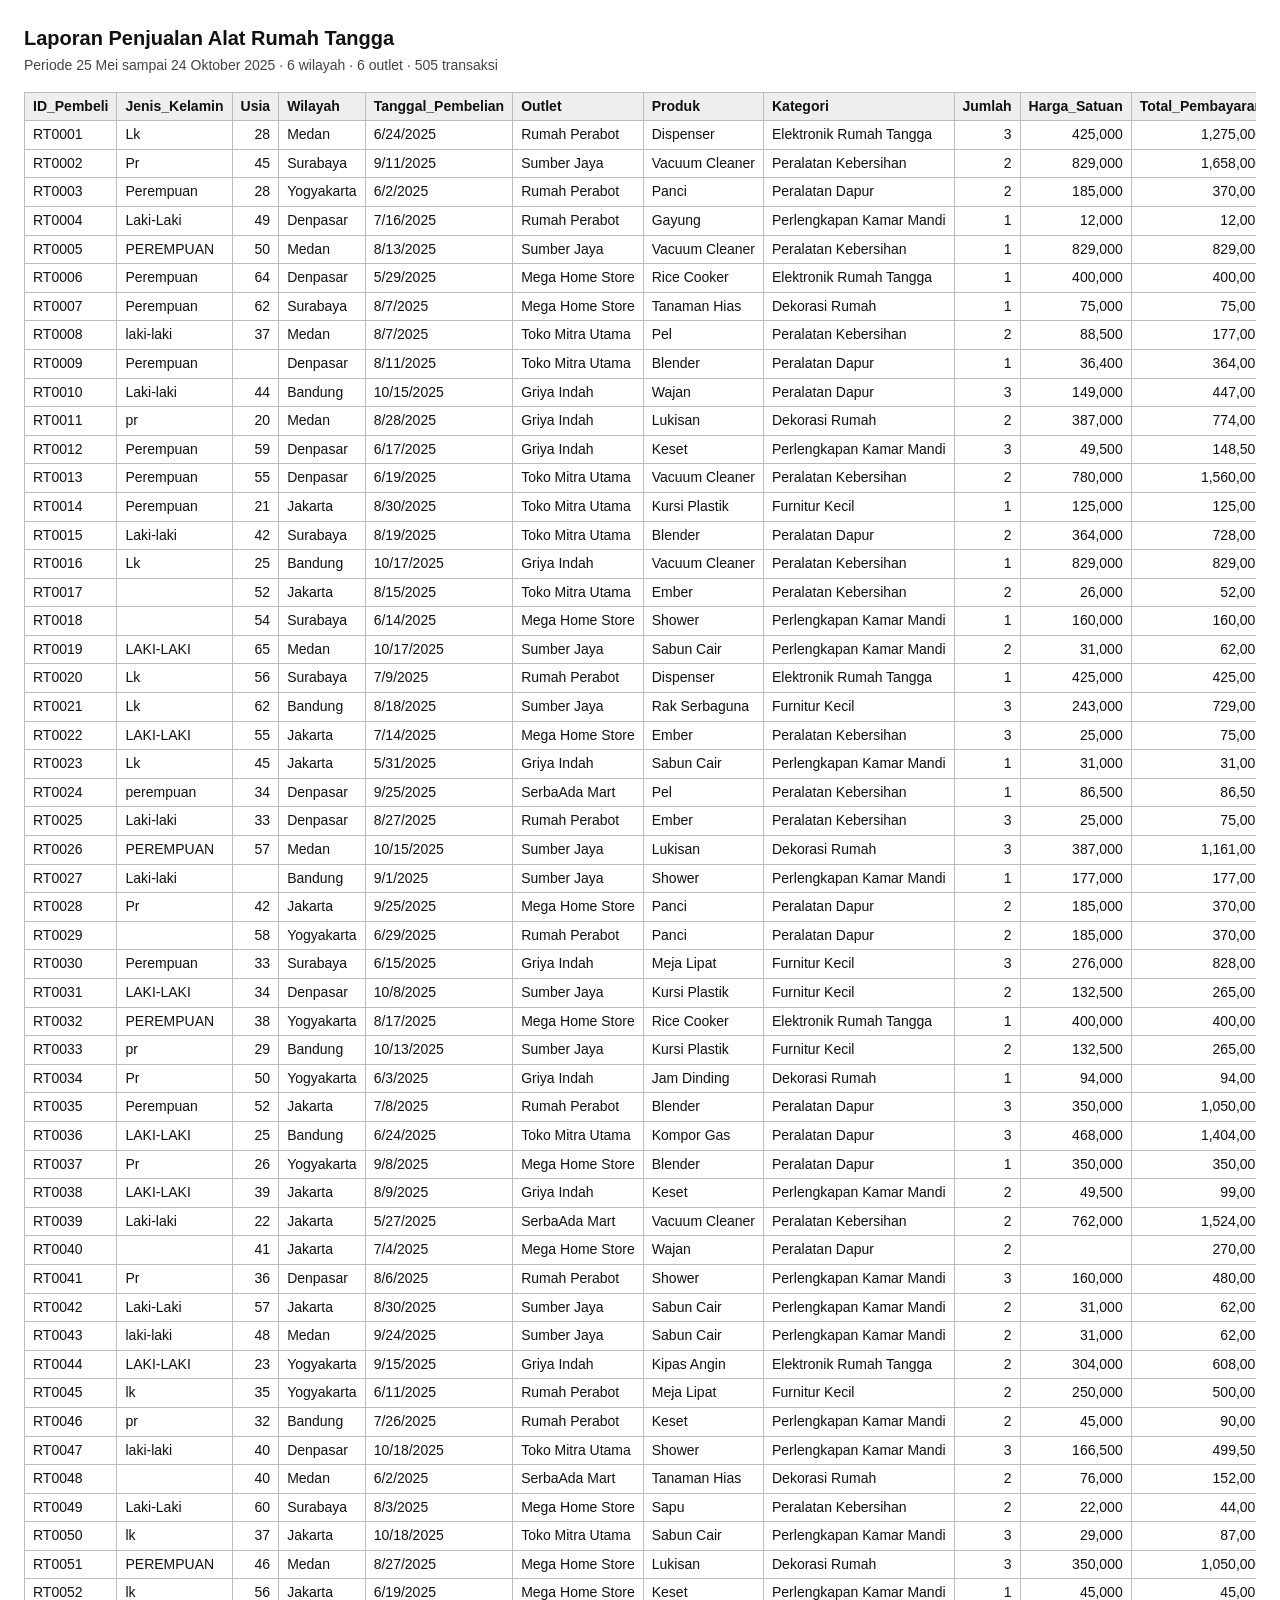
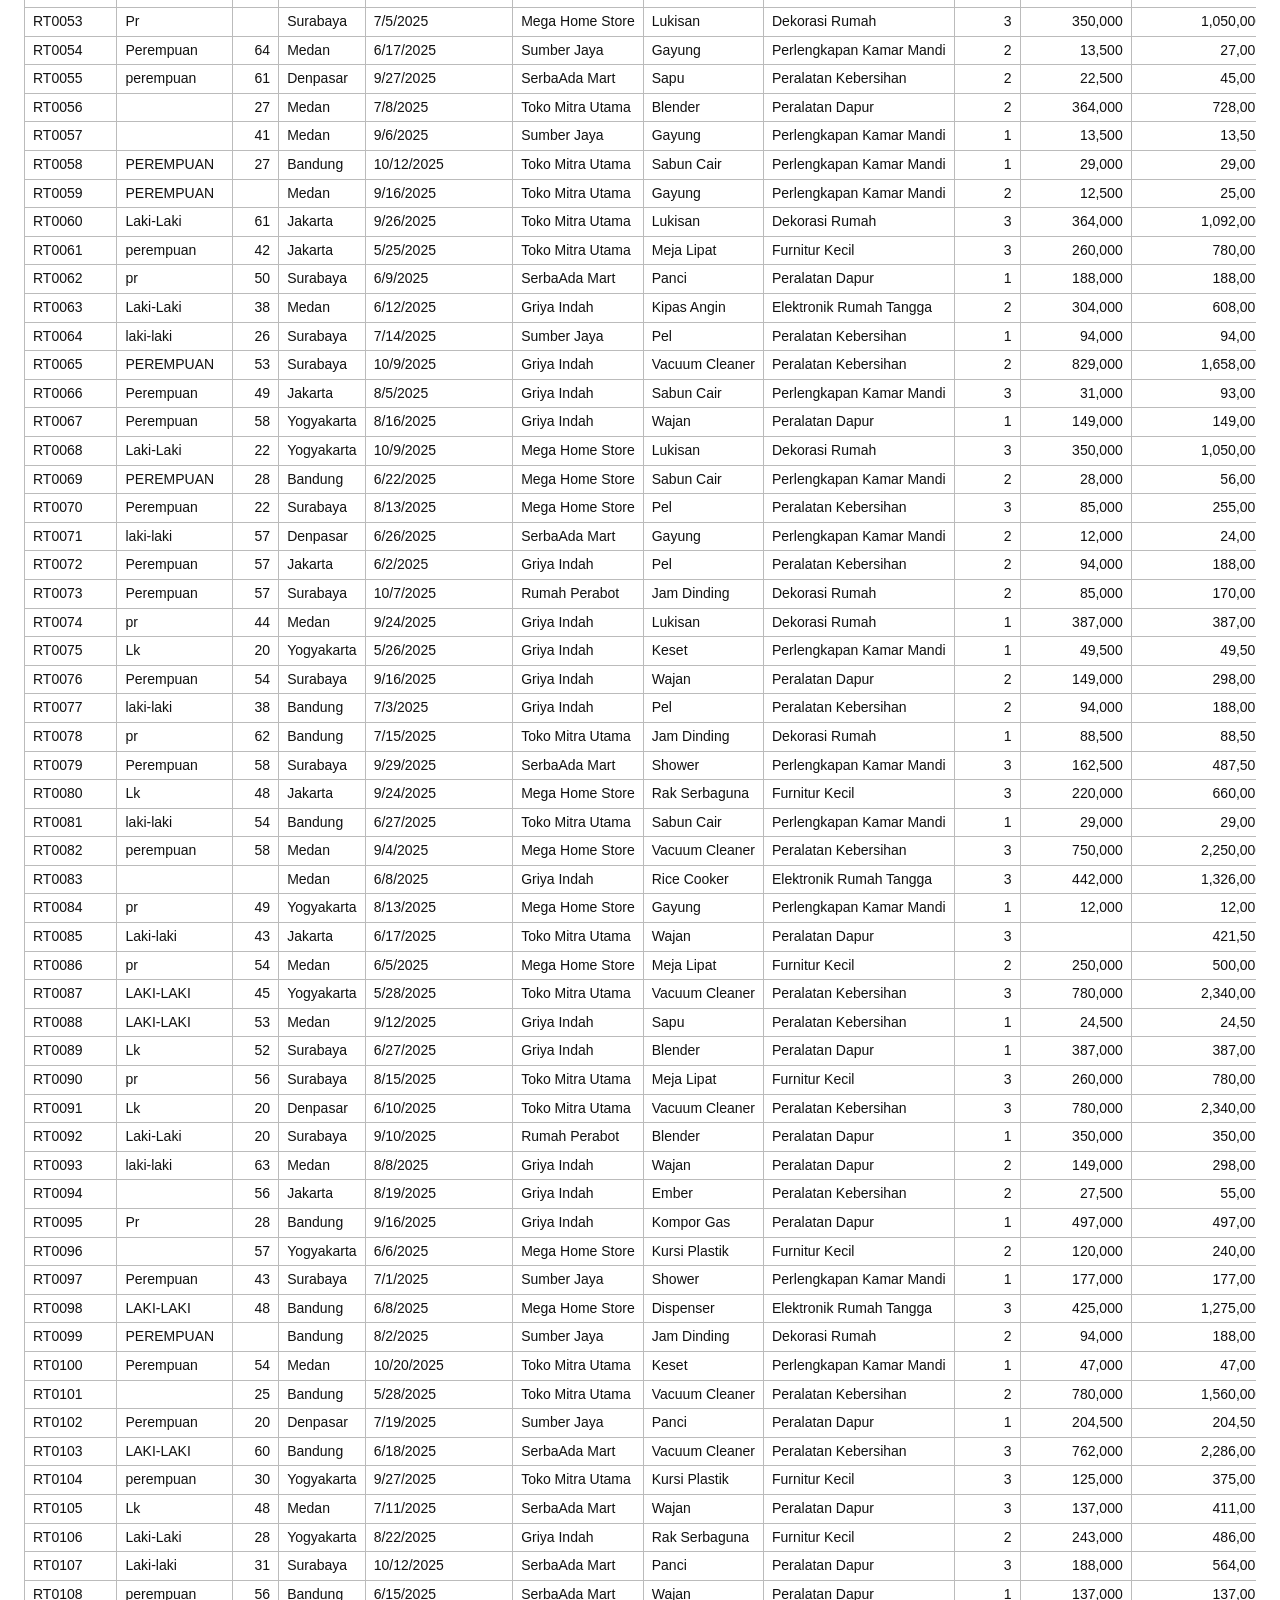
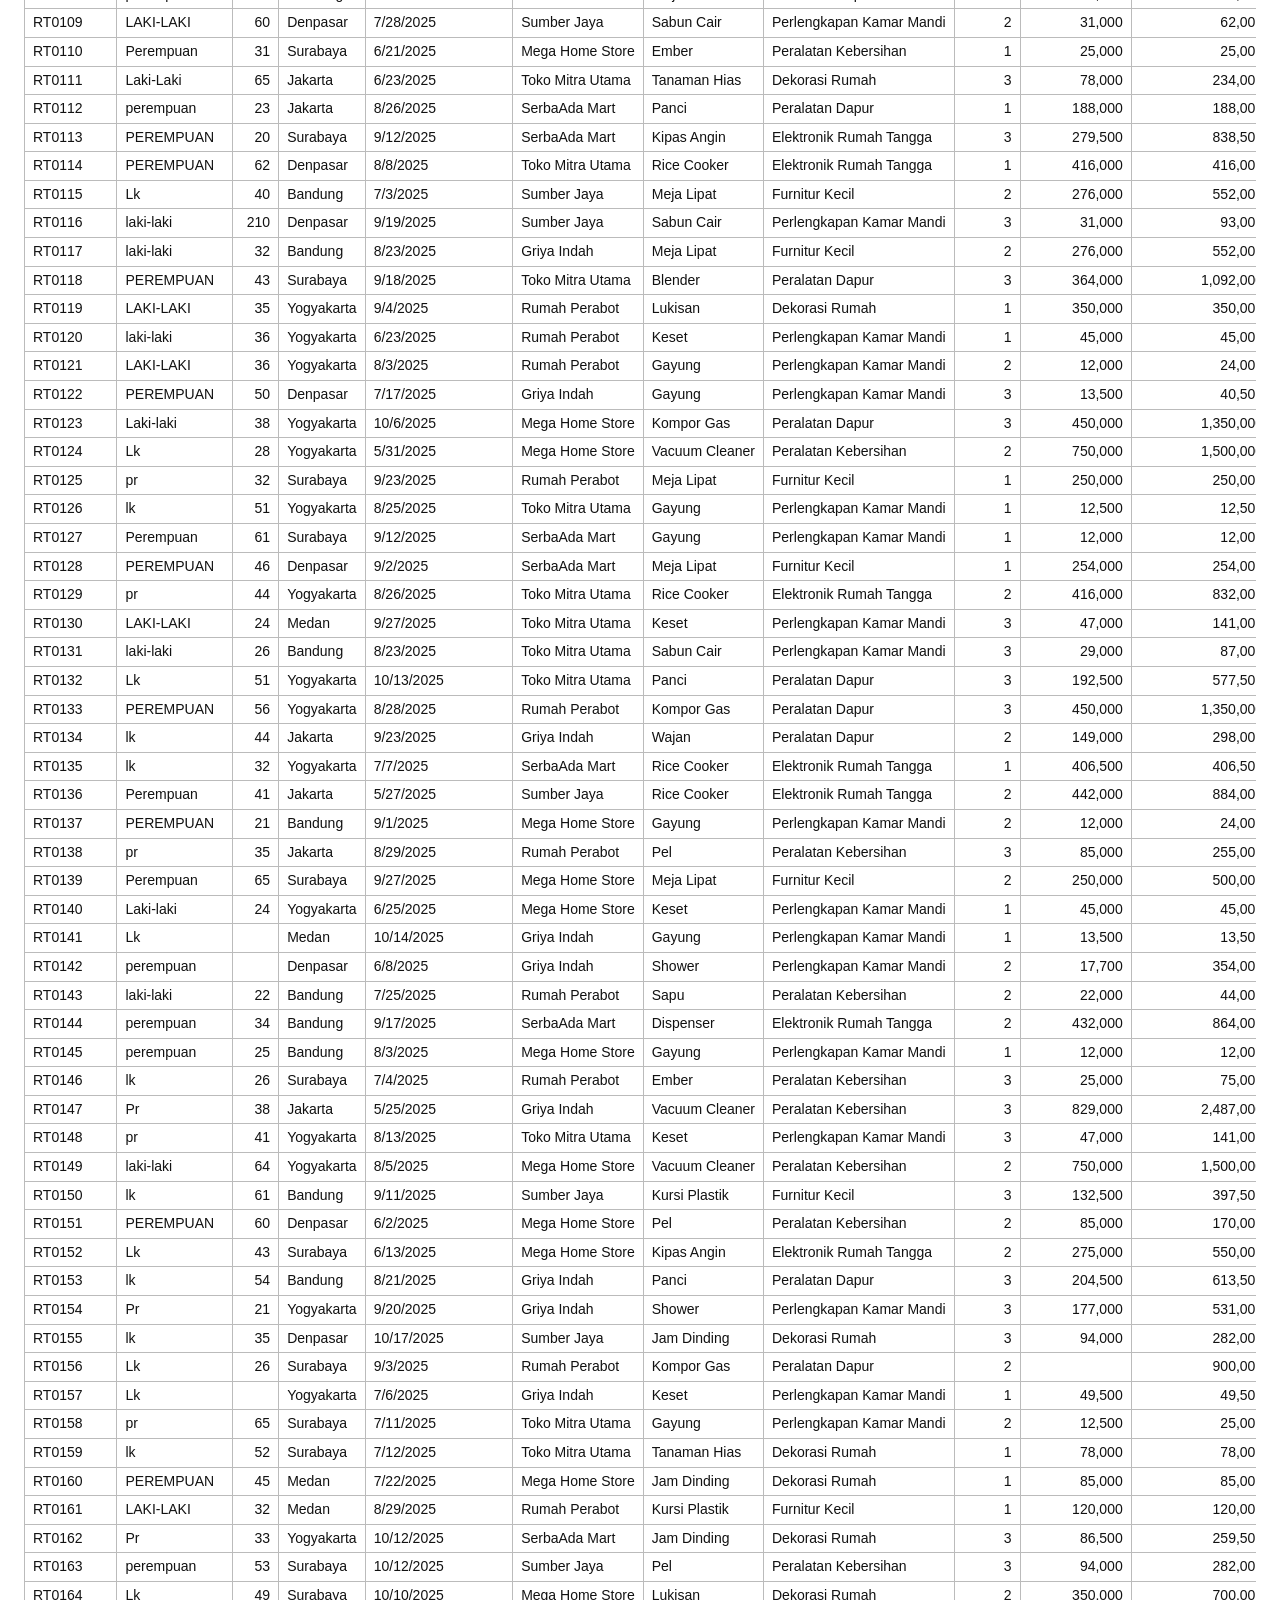
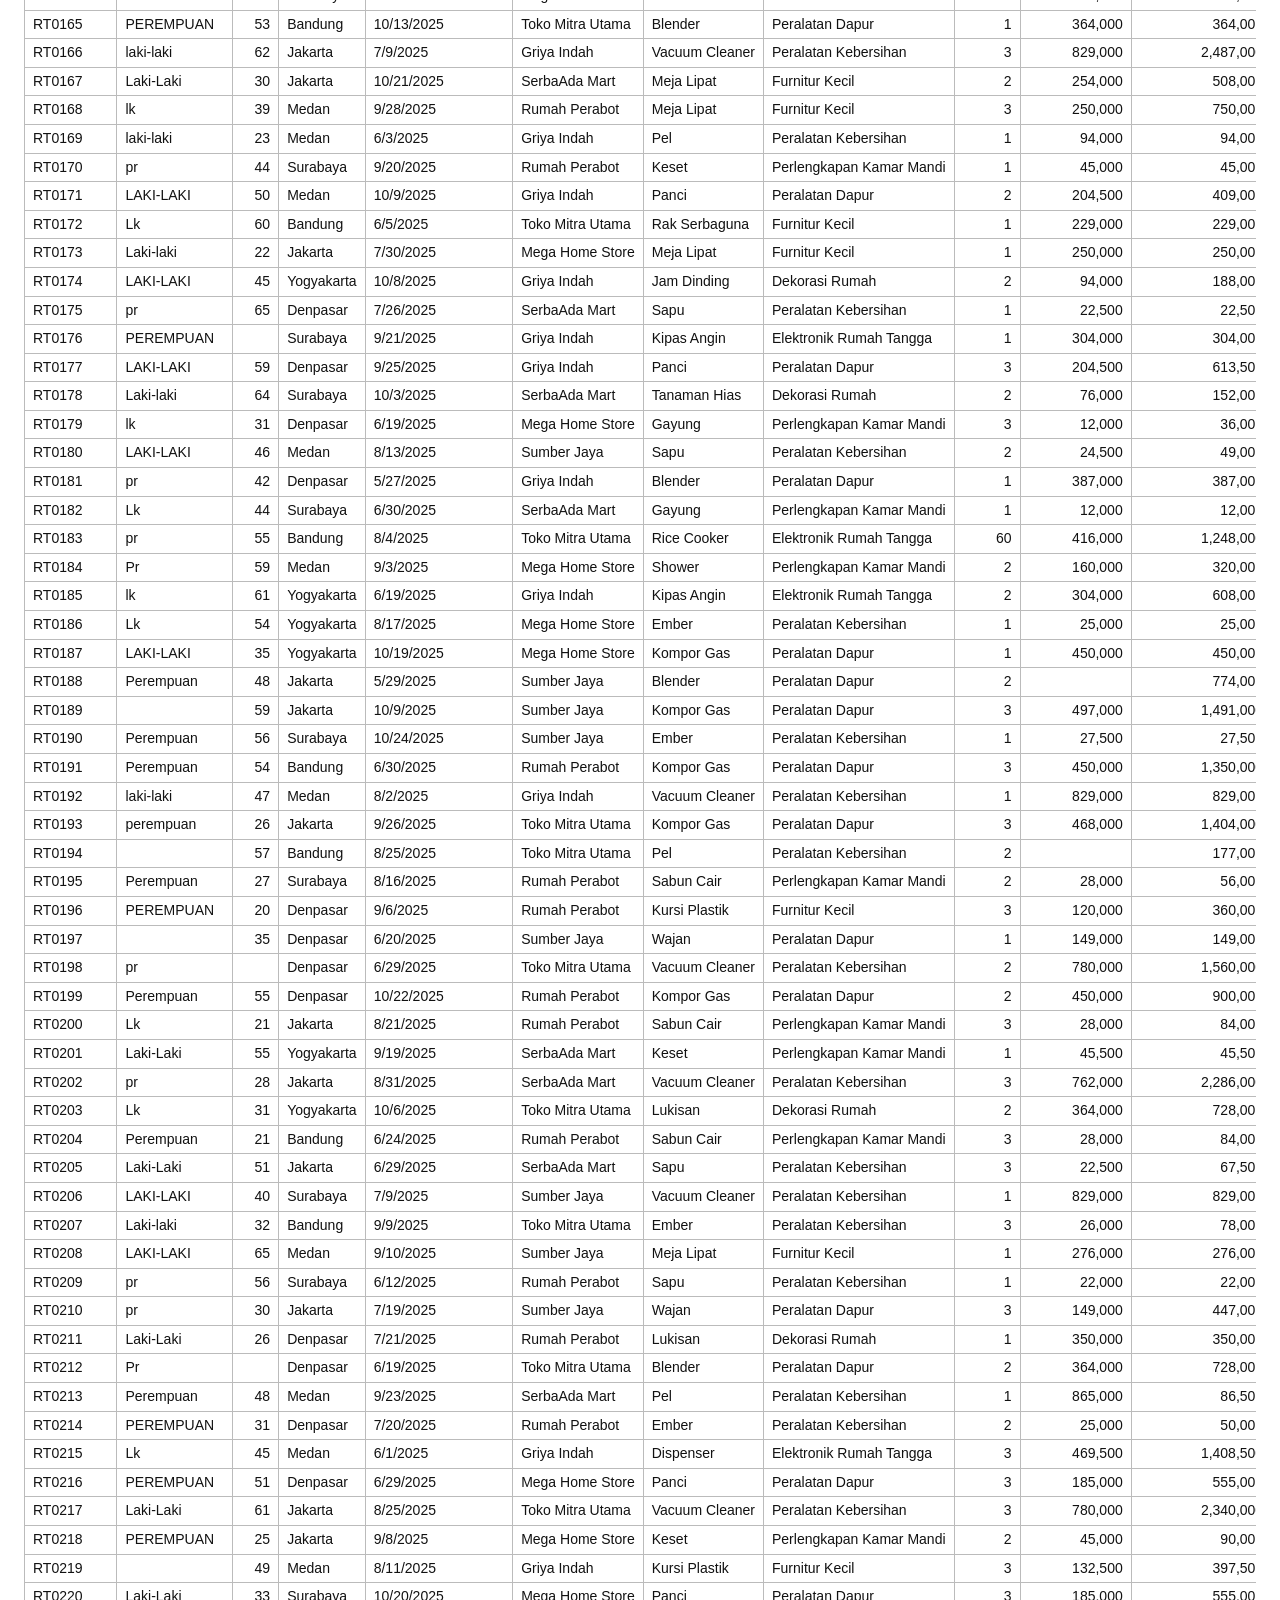
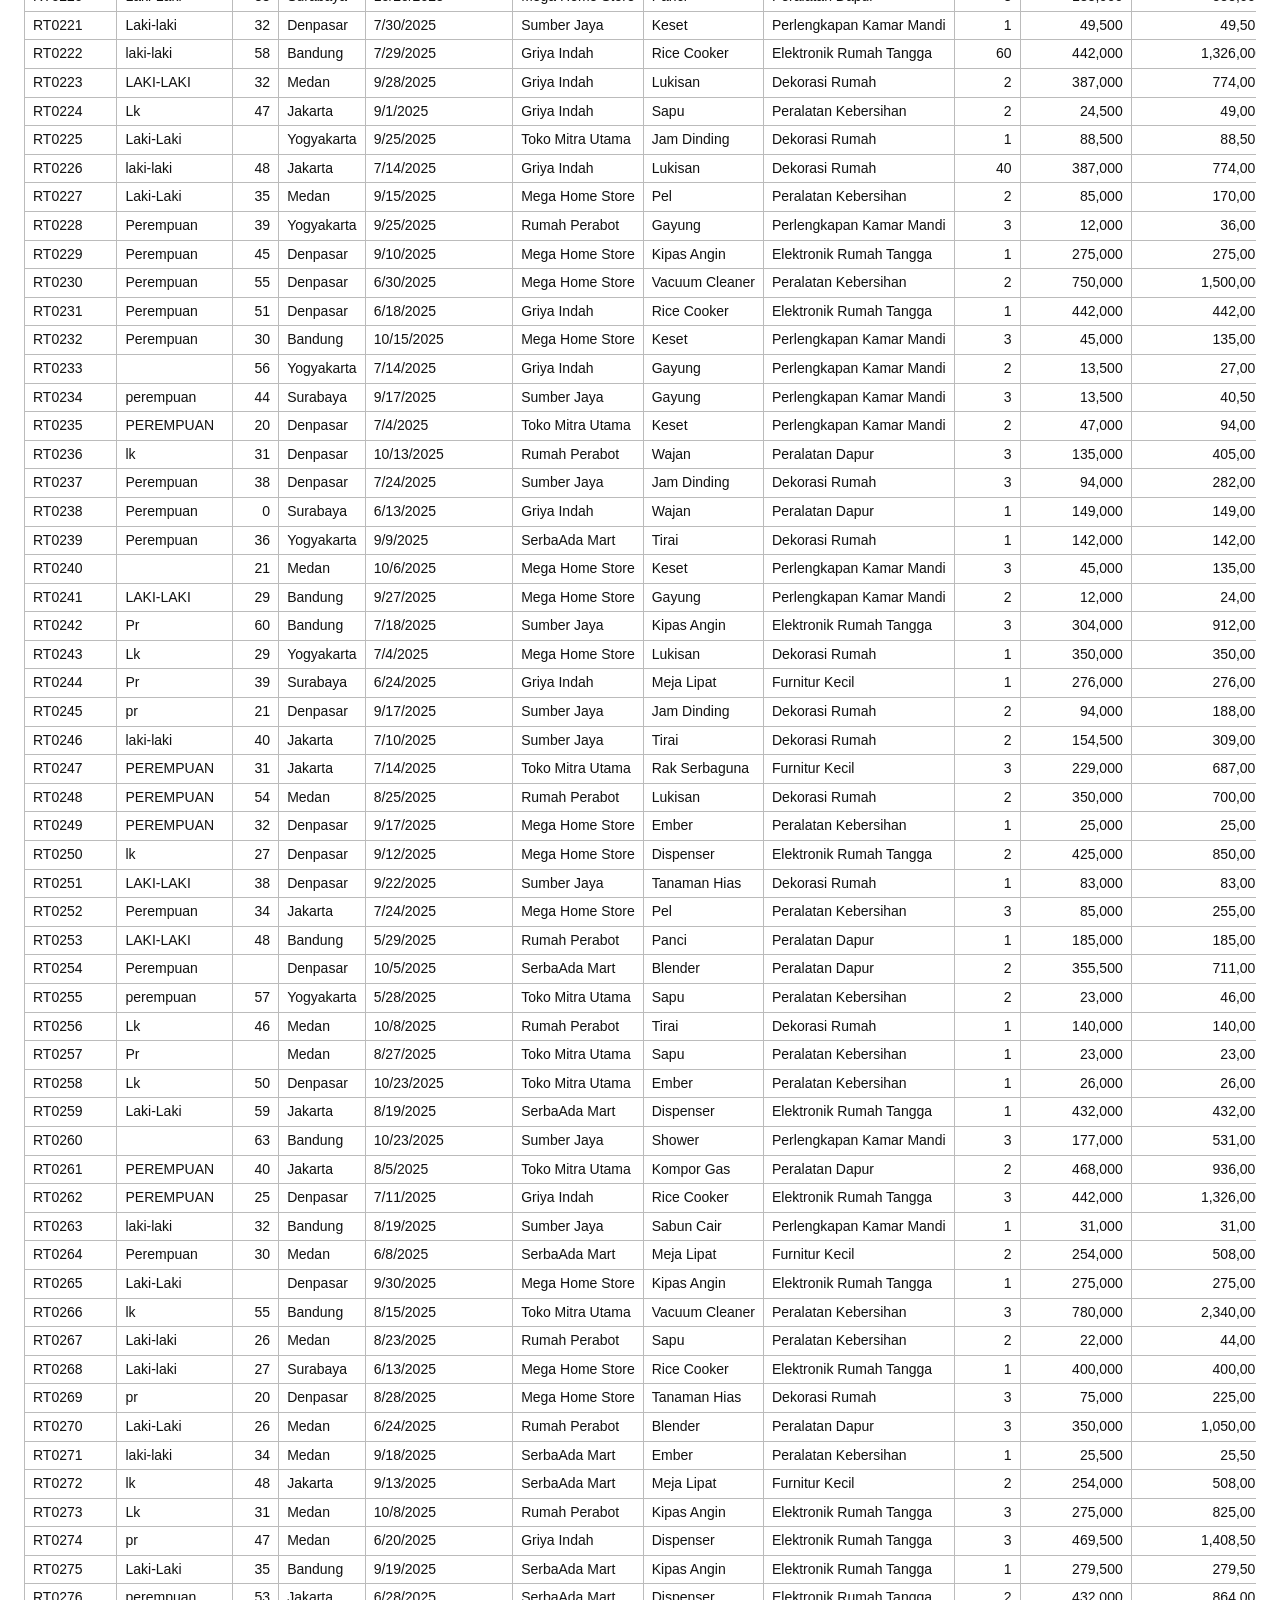
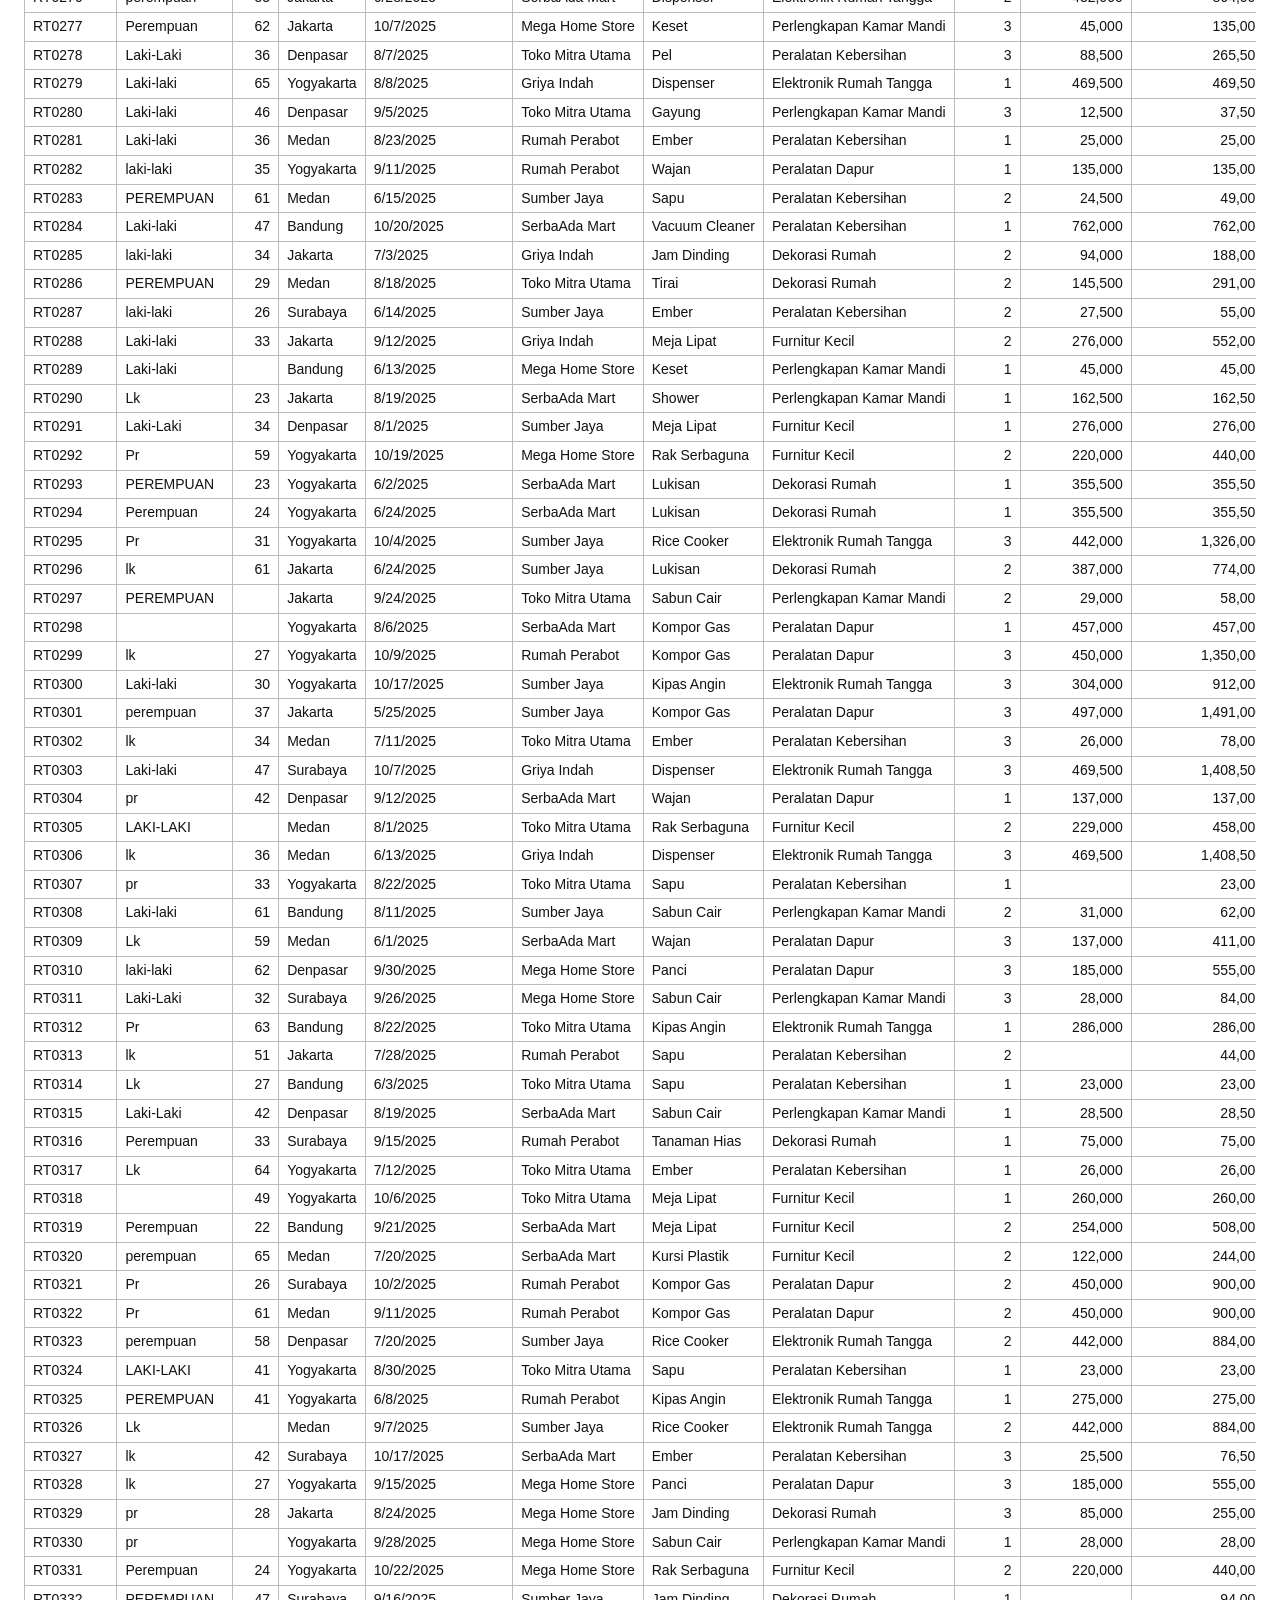
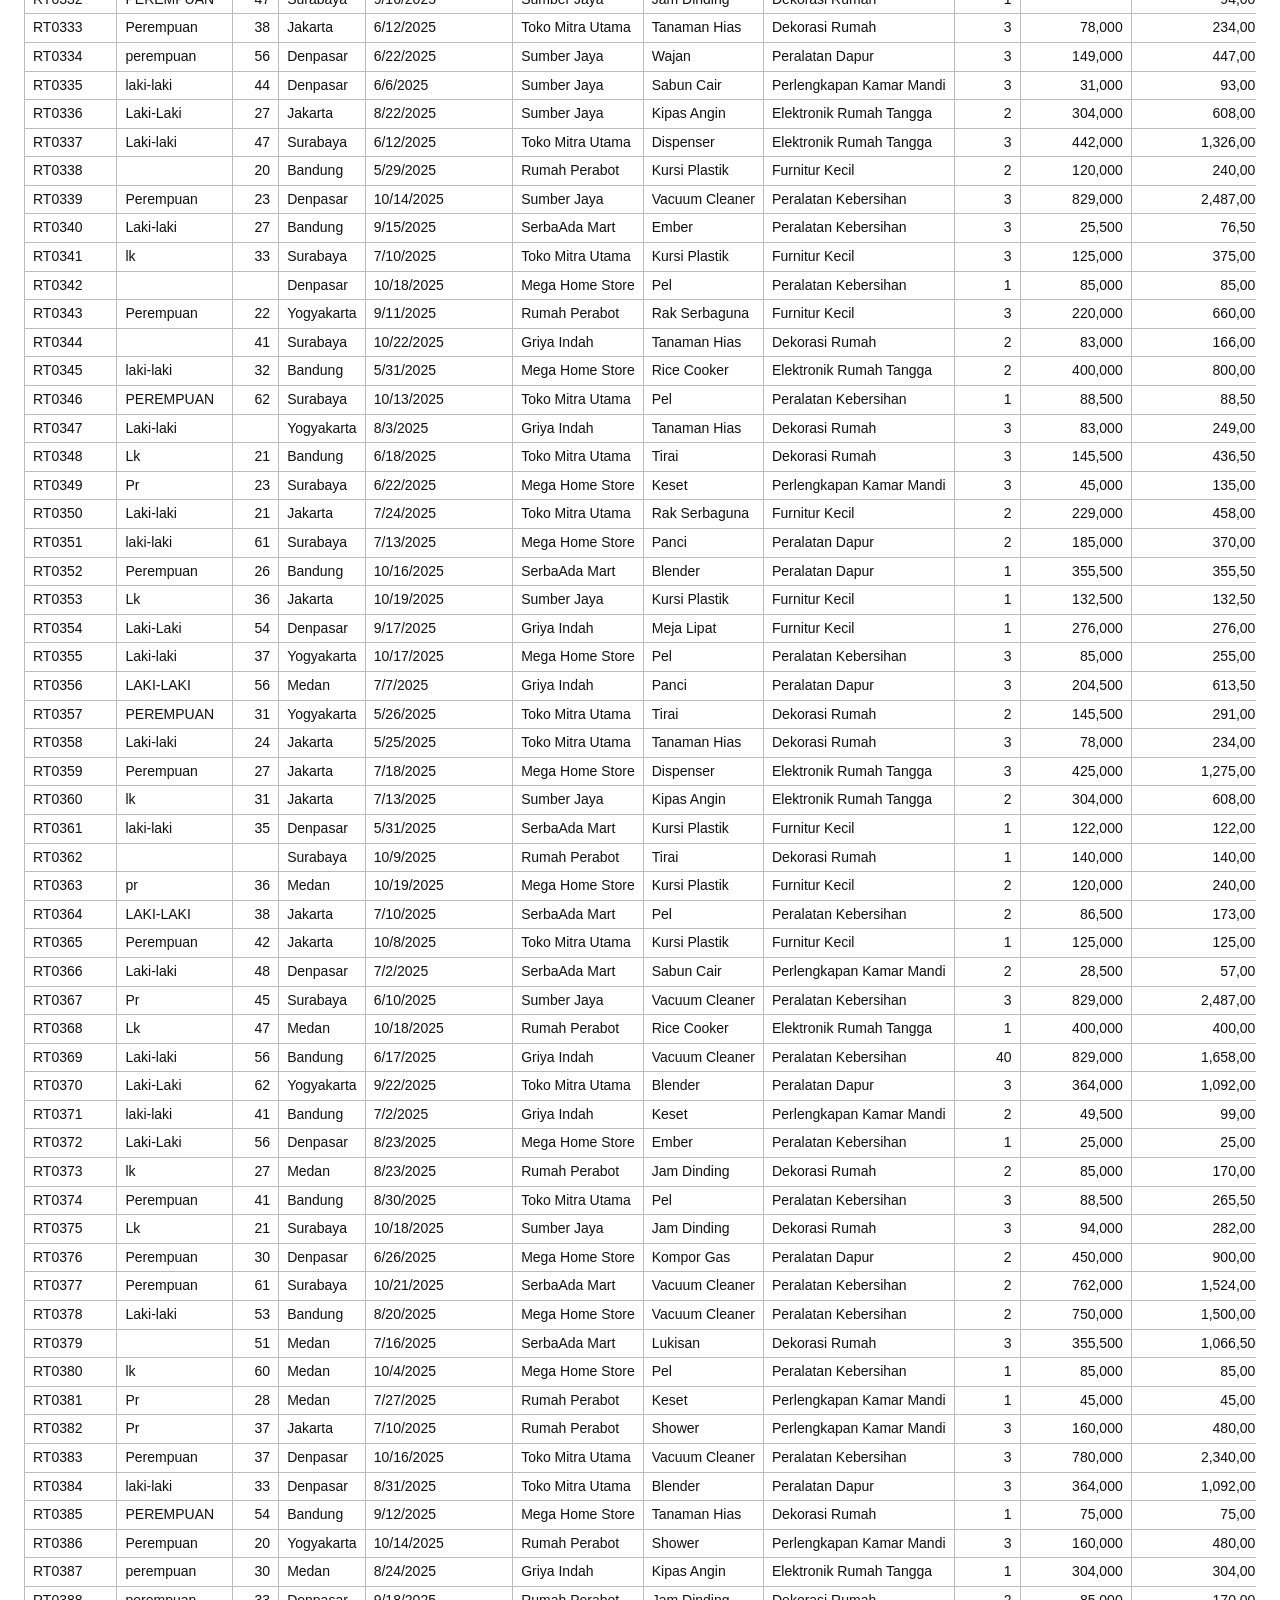
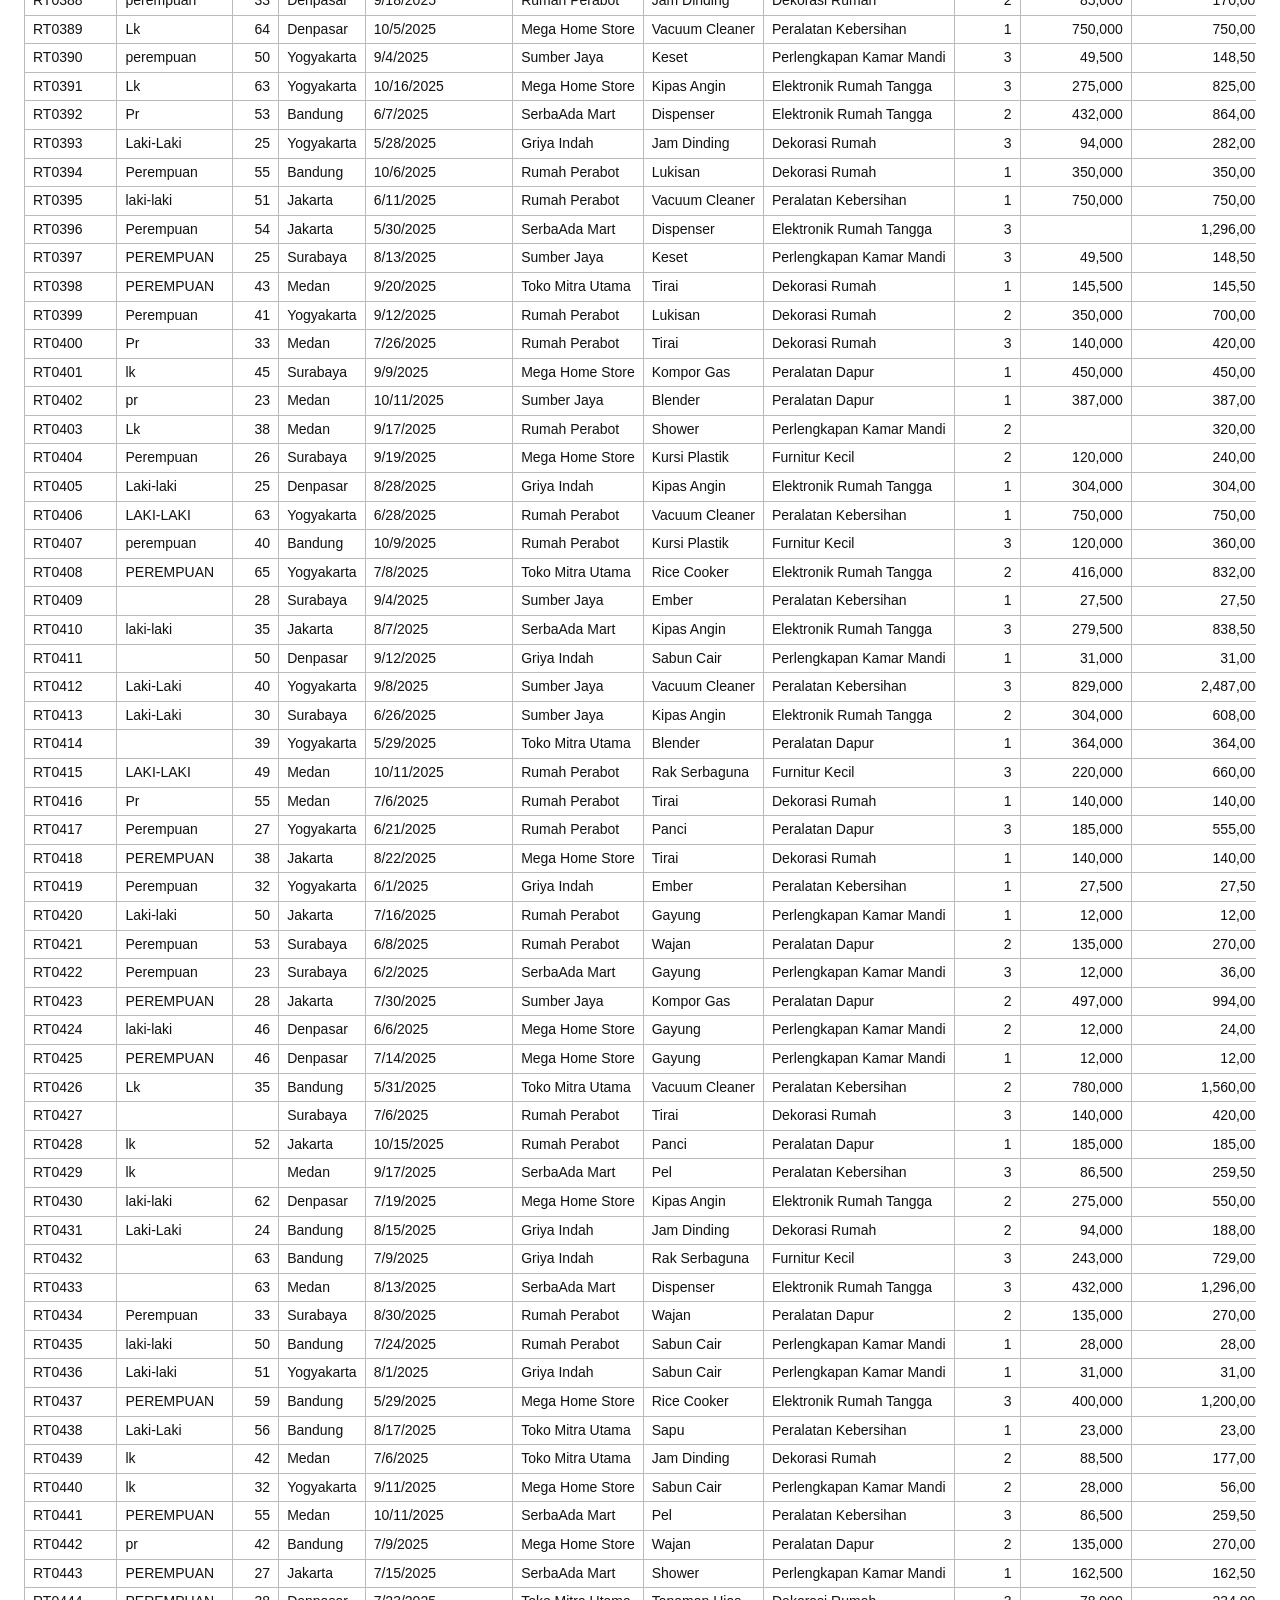
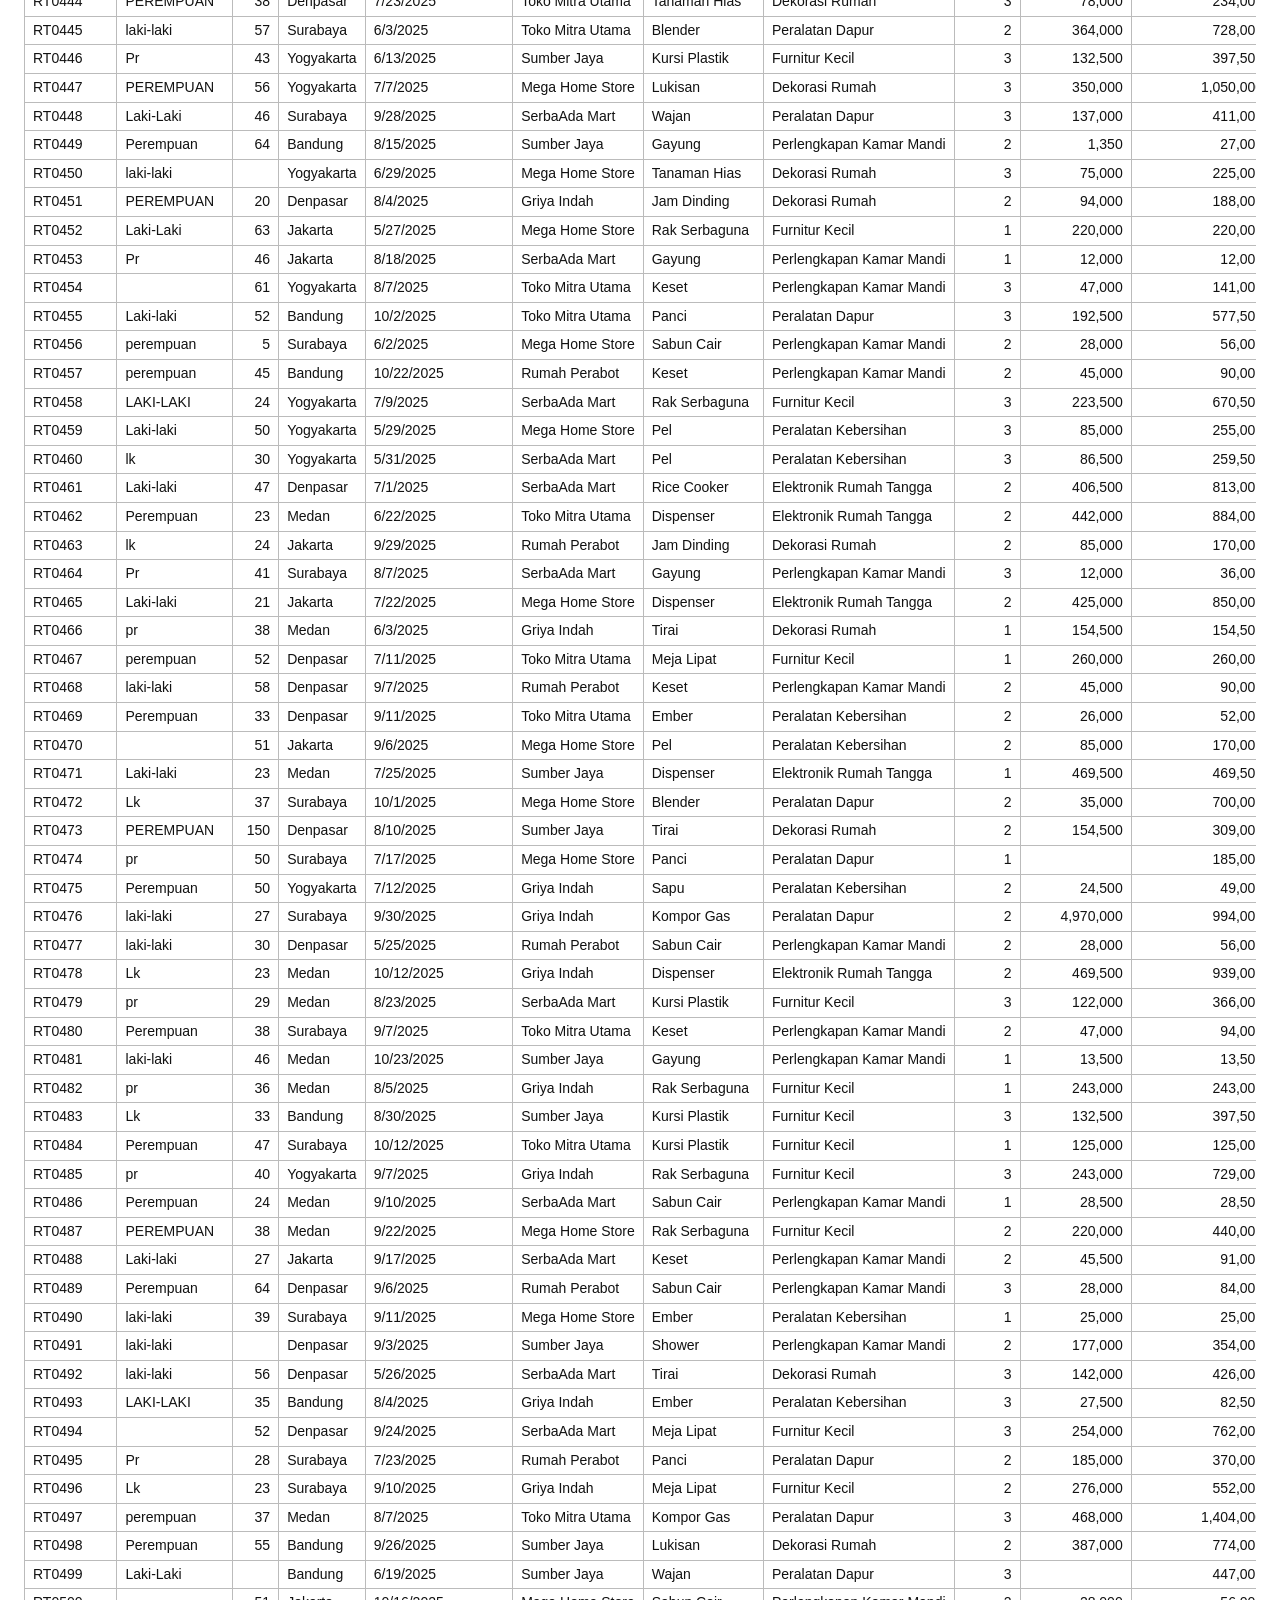
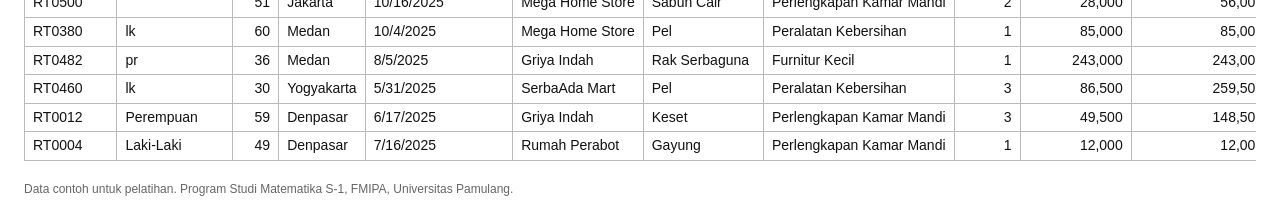
==== commit 74b4a60b: "Sederhanakan situs menjadi laporan tabel" ====
--- a/index.html
+++ b/index.html
@@ -3,37 +3,17 @@
 <head>
   <meta charset="utf-8">
   <meta name="viewport" content="width=device-width, initial-scale=1">
-  <title>Data Transaksi Penjualan · Pusat Data Pelatihan</title>
-  <meta name="description" content="Tabel mentah transaksi penjualan alat rumah tangga untuk latihan scraping dan pembersihan data, Pelatihan Analis Data Muda, Universitas Pamulang.">
+  <title>Laporan Penjualan Alat Rumah Tangga</title>
   <link rel="stylesheet" href="style.css">
 </head>
 <body>
 
-<header class="atas">
-  <div class="isi">
-    <p class="label">Pelatihan Analis Data Muda · Universitas Pamulang</p>
-    <h1>Data Transaksi Penjualan</h1>
-    <p class="sub">Tabel mentah 505 baris dan 14 kolom, disajikan sebagai tabel HTML biasa untuk diambil dengan scraping pada Sesi 3.</p>
-  </div>
-</header>
+<h1>Laporan Penjualan Alat Rumah Tangga</h1>
+<p class="ket">Periode 25 Mei sampai 24 Oktober 2025 · 6 wilayah · 6 outlet · 505 transaksi</p>
 
-<nav class="menu" aria-label="Menu utama">
-  <div class="isi">
-    <a href="index.html" aria-current="page">Data transaksi</a>
-    <a href="daftar_produk.html#produk">Produk</a>
-    <a href="daftar_produk.html#wilayah">Wilayah</a>
-    <a href="index.html#kamus">Kamus data</a>
-  </div>
-</nav>
-
-<main>
-
-  <section id="transaksi">
-    <h2>Tabel transaksi</h2>
-    <p>Data penjualan alat rumah tangga periode 25 Mei sampai 24 Oktober 2025 di 6 kota dan 6 outlet. Seluruh sel ditampilkan apa adanya, termasuk penulisan yang belum seragam, sel kosong, dan baris ganda, karena data ini dipakai untuk berlatih scraping lalu pembersihan. Tabel ini memiliki <code>id="tabel-transaksi"</code>.</p>
-    <div class="gulir tinggi">
-      <table id="tabel-transaksi" class="tabel-besar">
-        <caption>505 baris transaksi, 14 kolom</caption>
+<div class="gulir">
+<table id="tabel-transaksi">
+        
         <thead>
           <tr><th>ID_Pembeli</th><th>Jenis_Kelamin</th><th class="angka">Usia</th><th>Wilayah</th><th>Tanggal_Pembelian</th><th>Outlet</th><th>Produk</th><th>Kategori</th><th class="angka">Jumlah</th><th class="angka">Harga_Satuan</th><th class="angka">Total_Pembayaran</th><th class="angka">Diskon</th><th class="angka">Total_Setelah_Diskon</th><th>Metode_Pembayaran</th></tr>
         </thead>
@@ -545,42 +525,9 @@
           <tr><td>RT0004</td><td>Laki-Laki</td><td class="angka">49</td><td>Denpasar</td><td>7/16/2025</td><td>Rumah Perabot</td><td>Gayung</td><td>Perlengkapan Kamar Mandi</td><td class="angka">1</td><td class="angka">12,000</td><td class="angka">12,000</td><td class="angka">15%</td><td class="angka">10,200</td><td>Tunai</td></tr>
         </tbody>
       </table>
-    </div>
-  </section>
+</div>
 
-  <section id="kamus">
-    <h2>Kamus data</h2>
-    <p>Berikut arti setiap kolom pada tabel transaksi. Kolom ketiga memuat hal yang perlu diperhatikan saat membaca data mentahnya.</p>
-    <div class="gulir">
-      <table>
-        <thead>
-          <tr><th>Kolom</th><th>Isi</th><th>Catatan pada data mentah</th></tr>
-        </thead>
-        <tbody>
-          <tr><td><code>ID_Pembeli</code></td><td>Kode unik pembeli, diawali RT</td><td>Perlu diperiksa keunikannya</td></tr>
-          <tr><td><code>Jenis_Kelamin</code></td><td>Laki-laki atau perempuan</td><td>Penulisan tidak seragam dan ada sel kosong</td></tr>
-          <tr><td><code>Usia</code></td><td>Usia pembeli dalam tahun</td><td>Ada sel kosong dan nilai yang tidak wajar</td></tr>
-          <tr><td><code>Wilayah</code></td><td>Kota tempat transaksi terjadi</td><td>Enam kota, lihat <a href="daftar_produk.html#wilayah">daftar wilayah</a></td></tr>
-          <tr><td><code>Tanggal_Pembelian</code></td><td>Tanggal transaksi</td><td>Tersimpan sebagai teks berformat bulan/tanggal/tahun</td></tr>
-          <tr><td><code>Outlet</code></td><td>Toko tempat transaksi terjadi</td><td>Enam outlet</td></tr>
-          <tr><td><code>Produk</code></td><td>Barang yang dibeli</td><td>Lihat <a href="daftar_produk.html#produk">daftar produk</a></td></tr>
-          <tr><td><code>Kategori</code></td><td>Kelompok produk</td><td>Enam kategori</td></tr>
-          <tr><td><code>Jumlah</code></td><td>Banyak unit yang dibeli</td><td>Bilangan bulat</td></tr>
-          <tr><td><code>Harga_Satuan</code></td><td>Harga satu unit dalam rupiah</td><td>Ditulis dengan pemisah ribuan dan ada sel kosong</td></tr>
-          <tr><td><code>Total_Pembayaran</code></td><td>Jumlah dikali harga satuan, sebelum diskon</td><td>Ditulis dengan pemisah ribuan</td></tr>
-          <tr><td><code>Diskon</code></td><td>Potongan harga dalam persen</td><td>Ditulis dengan tanda persen</td></tr>
-          <tr><td><code>Total_Setelah_Diskon</code></td><td>Jumlah yang dibayar setelah diskon</td><td>Ditulis dengan pemisah ribuan</td></tr>
-          <tr><td><code>Metode_Pembayaran</code></td><td>Tunai, debit, kartu kredit, atau e-wallet</td><td>Ada sel kosong</td></tr>
-        </tbody>
-      </table>
-    </div>
-  </section>
-
-</main>
-
-<footer>
-  <p>Data contoh untuk keperluan pelatihan. Program Studi Matematika S-1, FMIPA, Universitas Pamulang.</p>
-</footer>
+<footer>Data contoh untuk pelatihan. Program Studi Matematika S-1, FMIPA, Universitas Pamulang.</footer>
 
 </body>
 </html>
--- a/style.css
+++ b/style.css
@@ -1,241 +1,10 @@
-:root {
-  --biru: #0d47a1;
-  --biru-tua: #08306b;
-  --biru-muda: #e8f0fb;
-  --teks: #1c2430;
-  --redup: #5a6572;
-  --garis: #d8dee6;
-  --latar: #f6f8fb;
-  --kode: #0f1b2d;
-}
-
-* { box-sizing: border-box; }
-
-html { scroll-behavior: smooth; }
-
-body {
-  margin: 0;
-  font-family: system-ui, -apple-system, "Segoe UI", Roboto, "Helvetica Neue", Arial, sans-serif;
-  line-height: 1.65;
-  color: var(--teks);
-  background: var(--latar);
-}
-
-header.atas {
-  background: linear-gradient(135deg, var(--biru) 0%, var(--biru-tua) 100%);
-  color: #fff;
-  padding: 2.4rem 1.25rem 2.2rem;
-}
-
-header.atas .isi {
-  max-width: 920px;
-  margin: 0 auto;
-}
-
-header.atas .label {
-  margin: 0 0 .35rem;
-  font-size: .85rem;
-  letter-spacing: .06em;
-  text-transform: uppercase;
-  opacity: .85;
-}
-
-header.atas h1 {
-  margin: 0 0 .5rem;
-  font-size: clamp(1.5rem, 4vw, 2.1rem);
-  line-height: 1.2;
-}
-
-header.atas p.sub {
-  margin: 0;
-  max-width: 62ch;
-  opacity: .92;
-}
-
-nav.menu {
-  background: #fff;
-  border-bottom: 1px solid var(--garis);
-}
-
-nav.menu .isi {
-  max-width: 920px;
-  margin: 0 auto;
-  padding: 0 1.25rem;
-  display: flex;
-  flex-wrap: wrap;
-  gap: .25rem 1.25rem;
-}
-
-nav.menu a {
-  display: inline-block;
-  padding: .7rem 0;
-  color: var(--biru);
-  text-decoration: none;
-  font-size: .95rem;
-  border-bottom: 2px solid transparent;
-}
-
-nav.menu a:hover,
-nav.menu a[aria-current="page"] {
-  border-bottom-color: var(--biru);
-}
-
-main {
-  max-width: 920px;
-  margin: 0 auto;
-  padding: 1.75rem 1.25rem 3rem;
-}
-
-section {
-  background: #fff;
-  border: 1px solid var(--garis);
-  border-radius: 10px;
-  padding: 1.35rem 1.5rem 1.5rem;
-  margin: 0 0 1.25rem;
-}
-
-section h2 {
-  margin: 0 0 .6rem;
-  font-size: 1.25rem;
-  color: var(--biru-tua);
-}
-
-p { margin: 0 0 .85rem; }
-p:last-child { margin-bottom: 0; }
-
-a { color: var(--biru); }
-
-.tombol {
-  display: inline-block;
-  padding: .6rem 1.1rem;
-  border-radius: 8px;
-  border: 1px solid var(--biru);
-  background: var(--biru);
-  color: #fff;
-  font-weight: 600;
-  text-decoration: none;
-  cursor: pointer;
-  font-size: .95rem;
-}
-
-.tombol:hover { background: var(--biru-tua); }
-
-.tombol.sekunder {
-  background: #fff;
-  color: var(--biru);
-}
-
-.tombol.sekunder:hover { background: var(--biru-muda); }
-
-.baris-tombol {
-  display: flex;
-  flex-wrap: wrap;
-  gap: .6rem;
-  margin: 1rem 0 1.1rem;
-}
-
-.catatan {
-  border-left: 4px solid var(--biru);
-  background: var(--biru-muda);
-  padding: .7rem 1rem;
-  border-radius: 0 8px 8px 0;
-  font-size: .95rem;
-}
-
-.bungkus-kode { position: relative; margin: .5rem 0 1rem; }
-
-pre {
-  margin: 0;
-  padding: 1rem 1.1rem;
-  background: var(--kode);
-  color: #e6edf6;
-  border-radius: 8px;
-  overflow-x: auto;
-  font-size: .88rem;
-  line-height: 1.55;
-}
-
-code {
-  font-family: ui-monospace, "Cascadia Mono", Consolas, Menlo, monospace;
-  font-size: .92em;
-}
-
-p code, td code {
-  background: var(--biru-muda);
-  padding: .1rem .35rem;
-  border-radius: 4px;
-  overflow-wrap: anywhere;
-}
-
-td:first-child code {
-  white-space: nowrap;
-  overflow-wrap: normal;
-}
-
-.salin {
-  position: absolute;
-  top: .5rem;
-  right: .5rem;
-  padding: .25rem .6rem;
-  font-size: .8rem;
-  border-radius: 6px;
-  border: 1px solid #3b4a63;
-  background: #1c2a42;
-  color: #dbe6f5;
-  cursor: pointer;
-}
-
-.salin:hover { background: #26395a; }
-
+body { font-family: Arial, Helvetica, sans-serif; font-size: 14px; color: #111; margin: 24px; line-height: 1.4; }
+h1 { font-size: 20px; margin: 0 0 4px; }
+h2 { font-size: 16px; margin: 28px 0 6px; }
+p.ket { margin: 0 0 16px; color: #444; }
 .gulir { overflow-x: auto; }
-
-table {
-  width: 100%;
-  border-collapse: collapse;
-  font-size: .95rem;
-}
-
-caption {
-  text-align: left;
-  color: var(--redup);
-  font-size: .9rem;
-  padding-bottom: .5rem;
-}
-
-th, td {
-  text-align: left;
-  padding: .5rem .7rem;
-  border-bottom: 1px solid var(--garis);
-  vertical-align: top;
-}
-
-thead th {
-  background: var(--biru-muda);
-  color: var(--biru-tua);
-  border-bottom: 2px solid var(--biru);
-  white-space: nowrap;
-}
-
-tbody tr:nth-child(even) { background: #fafbfd; }
-
-td.angka, th.angka { text-align: right; white-space: nowrap; }
-
-ul.rapat { margin: .25rem 0 0; padding-left: 1.2rem; }
-
-footer {
-  max-width: 920px;
-  margin: 0 auto;
-  padding: 0 1.25rem 2.5rem;
-  color: var(--redup);
-  font-size: .88rem;
-}
-
-@media (max-width: 560px) {
-  section { padding: 1.1rem 1rem 1.2rem; }
-  .tombol { width: 100%; text-align: center; }
-}
-
-/* Tabel besar untuk halaman data transaksi */
-.gulir.tinggi { max-height: 70vh; overflow: auto; }
-.tabel-besar th, .tabel-besar td { font-size: .82rem; padding: .35rem .65rem; white-space: nowrap; }
-.tabel-besar thead th { position: sticky; top: 0; z-index: 1; }
+table { border-collapse: collapse; width: 100%; }
+th, td { border: 1px solid #bbb; padding: 4px 8px; text-align: left; white-space: nowrap; }
+th { background: #eee; }
+td.angka, th.angka { text-align: right; }
+footer { margin-top: 20px; color: #666; font-size: 12px; }
